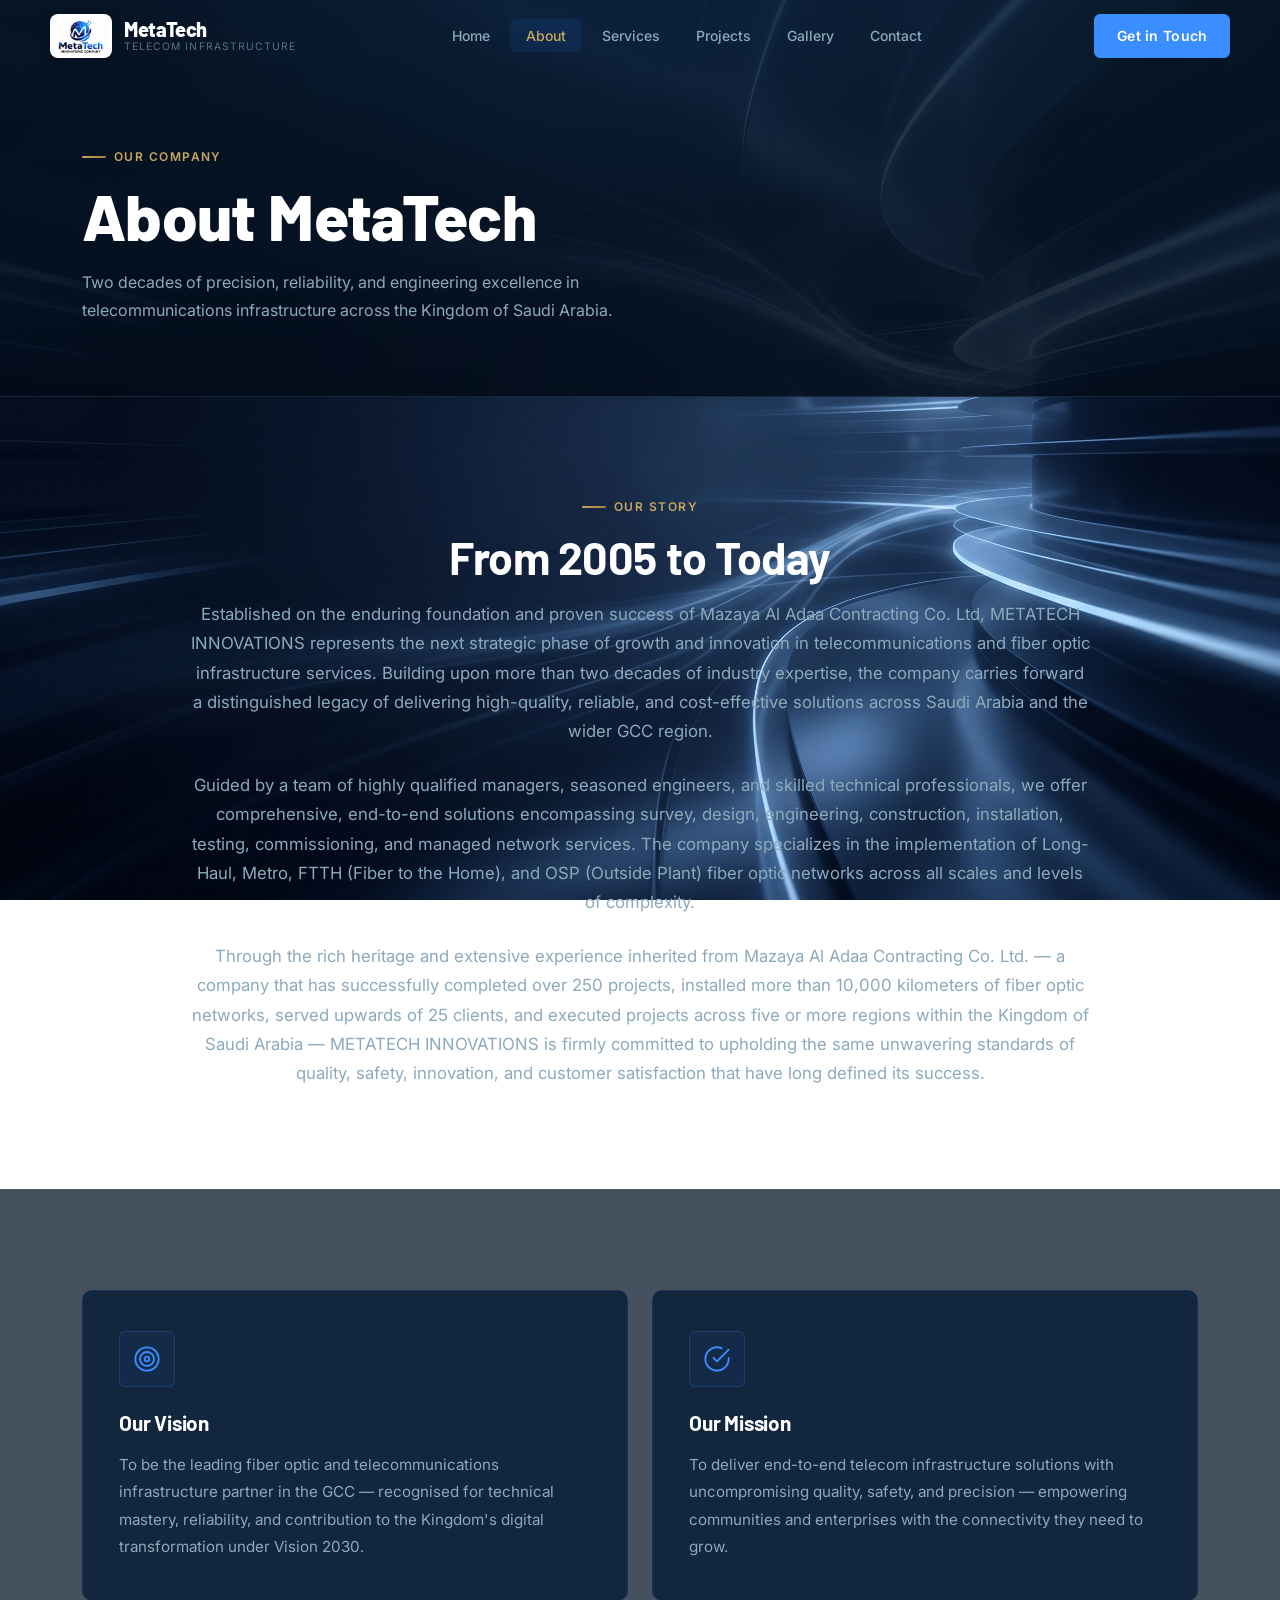
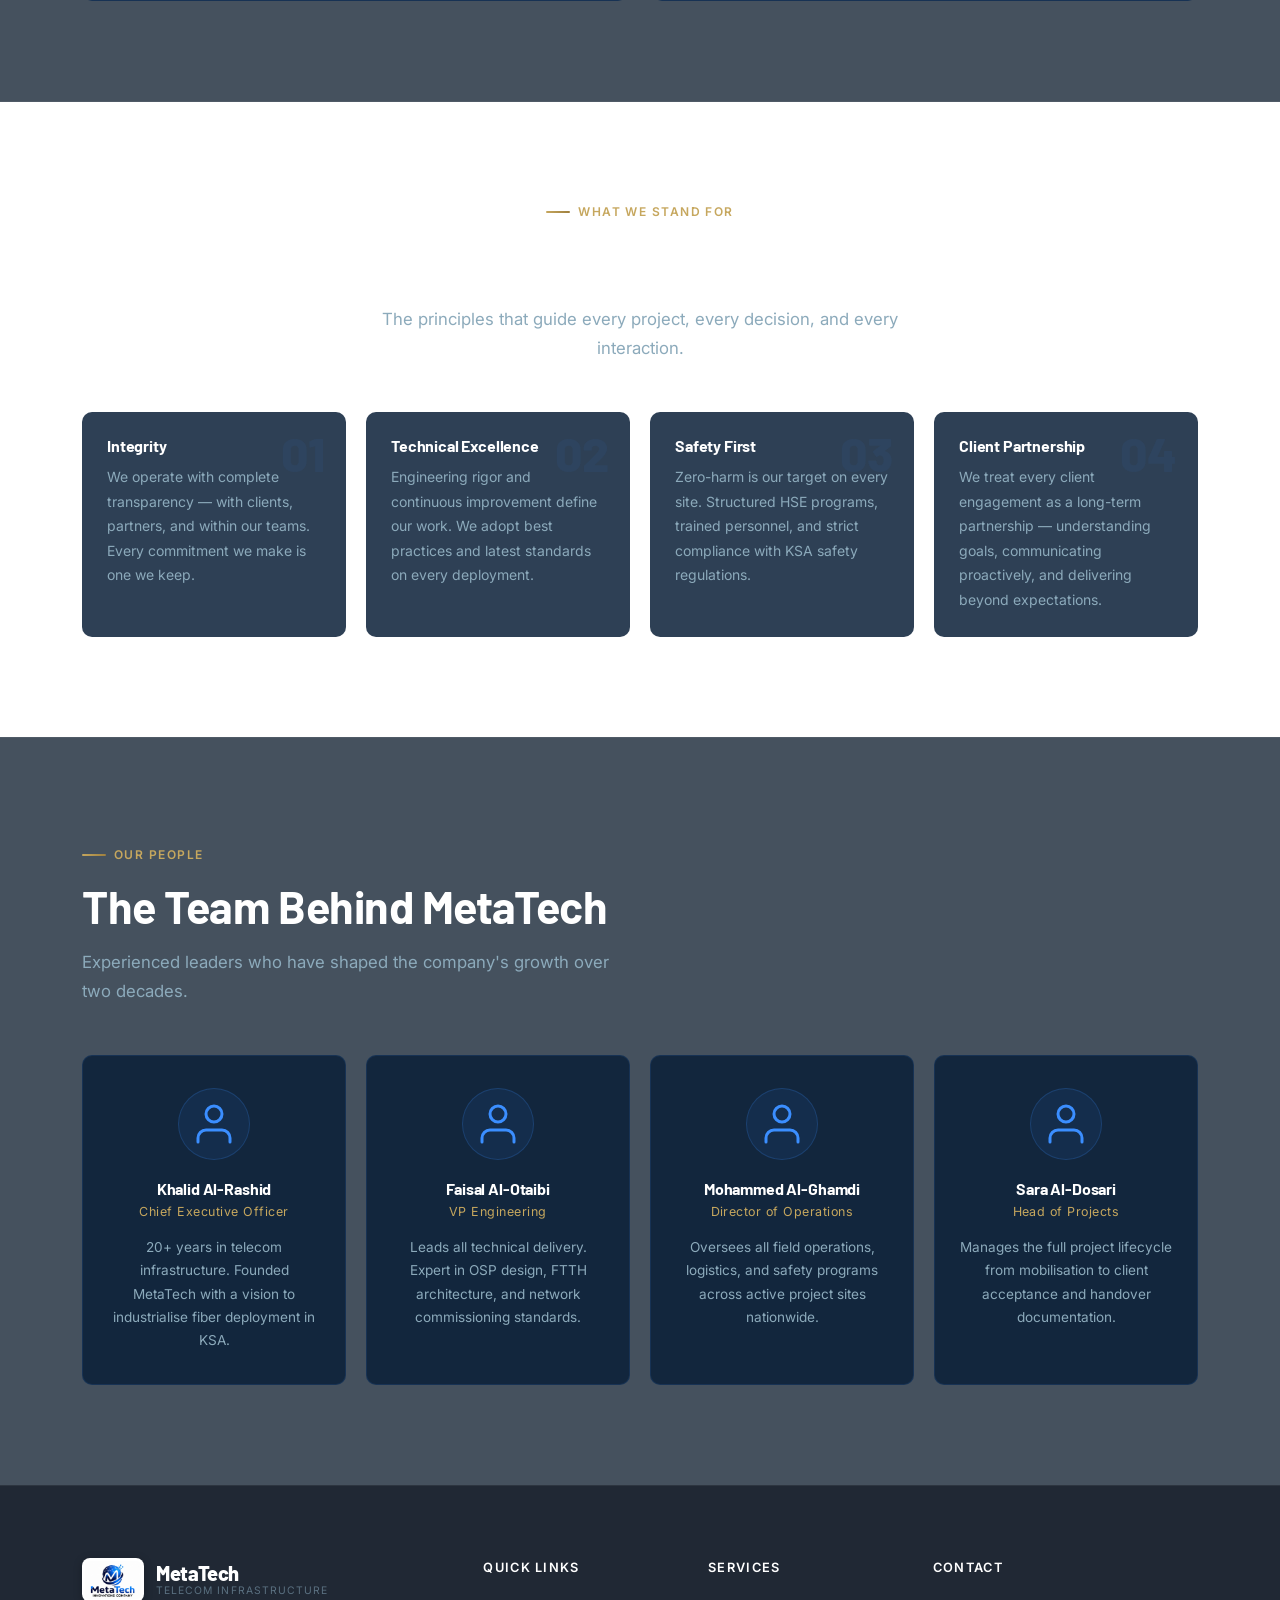
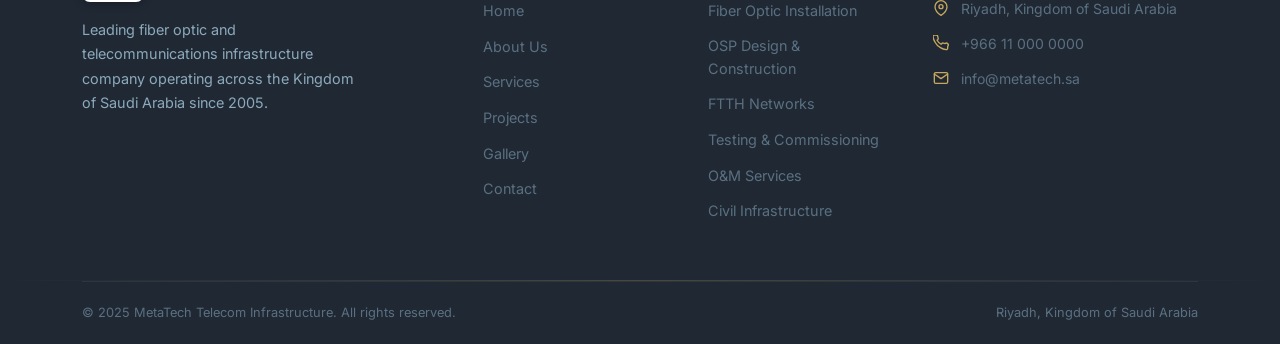
==== about.html @ 87ea035b "Add MetaTech logo image to site header, footer, and favicon across all pages" ====
<!DOCTYPE html>
<html lang="en">
<head>
  <meta charset="UTF-8" />
  <meta name="viewport" content="width=device-width, initial-scale=1.0" />
  <title>About Us — MetaTech Telecom Infrastructure</title>
  <meta name="description" content="MetaTech has been delivering fiber optic and telecommunications infrastructure solutions in Saudi Arabia since 2005. Learn about our story, mission, and values." />
  <link rel="icon" type="image/jpeg" href="logo.jpeg" />
  <link rel="stylesheet" href="css/style.css?v=3" />
  <link rel="stylesheet" href="css/about.css" />
</head>
<body>

  <!-- Nav -->
  <nav class="nav" id="navbar">
    <div class="nav-inner">
      <a href="index.html" class="nav-logo">
        <img src="logo.jpeg" alt="MetaTech Logo" class="nav-logo-img" />
        <div class="nav-logo-text"><span class="brand">MetaTech</span><span class="tagline">Telecom Infrastructure</span></div>
      </a>
      <ul class="nav-links">
        <li><a href="index.html" class="nav-link">Home</a></li>
        <li><a href="about.html" class="nav-link active">About</a></li>
        <li><a href="services.html" class="nav-link">Services</a></li>
        <li><a href="projects.html" class="nav-link">Projects</a></li>
        <li><a href="gallery.html" class="nav-link">Gallery</a></li>
        <li><a href="contact.html" class="nav-link">Contact</a></li>
      </ul>
      <a href="contact.html" class="btn btn-primary nav-cta">Get in Touch</a>
      <button class="nav-hamburger" id="menuBtn"><span></span><span></span><span></span></button>
    </div>
  </nav>

  <!-- Page Header -->
  <header class="page-header">
    <div class="container">
      <span class="section-label page-header-label">Our Company</span>
      <h1>About MetaTech</h1>
      <p>Two decades of precision, reliability, and engineering excellence in telecommunications infrastructure across the Kingdom of Saudi Arabia.</p>
    </div>
  </header>

  <!-- Company Story -->
  <section class="section-gap">
    <div class="container">
      <div class="section-header fade-in" style="text-align:center;display:flex;flex-direction:column;align-items:center;">
        <span class="section-label">Our Story</span>
        <h2 class="section-title">From 2005 to Today</h2>
      </div>
      <div class="fade-in" style="max-width: 900px; margin: 0 auto; text-align: center;">
        <p style="margin-bottom:24px; font-size: 1.05rem;">Established on the enduring foundation and proven success of Mazaya Al Adaa Contracting Co. Ltd, METATECH INNOVATIONS represents the next strategic phase of growth and innovation in telecommunications and fiber optic infrastructure services. Building upon more than two decades of industry expertise, the company carries forward a distinguished legacy of delivering high-quality, reliable, and cost-effective solutions across Saudi Arabia and the wider GCC region.</p>
        <p style="margin-bottom:24px; font-size: 1.05rem;">Guided by a team of highly qualified managers, seasoned engineers, and skilled technical professionals, we offer comprehensive, end-to-end solutions encompassing survey, design, engineering, construction, installation, testing, commissioning, and managed network services. The company specializes in the implementation of Long-Haul, Metro, FTTH (Fiber to the Home), and OSP (Outside Plant) fiber optic networks across all scales and levels of complexity.</p>
        <p style="font-size: 1.05rem;">Through the rich heritage and extensive experience inherited from Mazaya Al Adaa Contracting Co. Ltd. — a company that has successfully completed over 250 projects, installed more than 10,000 kilometers of fiber optic networks, served upwards of 25 clients, and executed projects across five or more regions within the Kingdom of Saudi Arabia — METATECH INNOVATIONS is firmly committed to upholding the same unwavering standards of quality, safety, innovation, and customer satisfaction that have long defined its success.</p>
      </div>
    </div>
  </section>

  <!-- Vision & Mission -->
  <section class="vm-section section-gap">
    <div class="container">
      <div class="vm-grid">
        <div class="vm-card fade-in">
          <div class="vm-icon">
            <svg width="28" height="28" viewBox="0 0 24 24" fill="none" stroke="var(--accent)" stroke-width="1.6" stroke-linecap="round" stroke-linejoin="round"><circle cx="12" cy="12" r="10"/><circle cx="12" cy="12" r="6"/><circle cx="12" cy="12" r="2"/></svg>
          </div>
          <h3>Our Vision</h3>
          <p>To be the leading fiber optic and telecommunications infrastructure partner in the GCC — recognised for technical mastery, reliability, and contribution to the Kingdom's digital transformation under Vision 2030.</p>
        </div>
        <div class="vm-card fade-in">
          <div class="vm-icon">
            <svg width="28" height="28" viewBox="0 0 24 24" fill="none" stroke="var(--accent)" stroke-width="1.6" stroke-linecap="round" stroke-linejoin="round"><path d="M22 11.08V12a10 10 0 11-5.93-9.14"/><polyline points="22 4 12 14.01 9 11.01"/></svg>
          </div>
          <h3>Our Mission</h3>
          <p>To deliver end-to-end telecom infrastructure solutions with uncompromising quality, safety, and precision — empowering communities and enterprises with the connectivity they need to grow.</p>
        </div>
      </div>
    </div>
  </section>

  <!-- Core Values -->
  <section class="section-gap">
    <div class="container">
      <div class="section-header fade-in" style="text-align:center;display:flex;flex-direction:column;align-items:center;">
        <span class="section-label">What We Stand For</span>
        <h2 class="section-title">Core Values</h2>
        <p class="section-subtitle" style="text-align:center;">The principles that guide every project, every decision, and every interaction.</p>
      </div>
      <div class="values-grid">
        <div class="value-card card fade-in">
          <div class="value-num">01</div>
          <h4>Integrity</h4>
          <p>We operate with complete transparency — with clients, partners, and within our teams. Every commitment we make is one we keep.</p>
        </div>
        <div class="value-card card fade-in">
          <div class="value-num">02</div>
          <h4>Technical Excellence</h4>
          <p>Engineering rigor and continuous improvement define our work. We adopt best practices and latest standards on every deployment.</p>
        </div>
        <div class="value-card card fade-in">
          <div class="value-num">03</div>
          <h4>Safety First</h4>
          <p>Zero-harm is our target on every site. Structured HSE programs, trained personnel, and strict compliance with KSA safety regulations.</p>
        </div>
        <div class="value-card card fade-in">
          <div class="value-num">04</div>
          <h4>Client Partnership</h4>
          <p>We treat every client engagement as a long-term partnership — understanding goals, communicating proactively, and delivering beyond expectations.</p>
        </div>
      </div>
    </div>
  </section>

  <!-- Team -->
  <section class="team-section section-gap">
    <div class="container">
      <div class="section-header fade-in">
        <span class="section-label">Our People</span>
        <h2 class="section-title">The Team Behind MetaTech</h2>
        <p class="section-subtitle">Experienced leaders who have shaped the company's growth over two decades.</p>
      </div>
      <div class="team-grid">
        <div class="team-card fade-in">
          <div class="team-avatar">
            <svg width="48" height="48" viewBox="0 0 24 24" fill="none" stroke="var(--accent)" stroke-width="1.5" stroke-linecap="round" stroke-linejoin="round"><path d="M20 21v-2a4 4 0 00-4-4H8a4 4 0 00-4 4v2"/><circle cx="12" cy="7" r="4"/></svg>
          </div>
          <h4>Khalid Al-Rashid</h4>
          <span class="team-role">Chief Executive Officer</span>
          <p>20+ years in telecom infrastructure. Founded MetaTech with a vision to industrialise fiber deployment in KSA.</p>
        </div>
        <div class="team-card fade-in">
          <div class="team-avatar">
            <svg width="48" height="48" viewBox="0 0 24 24" fill="none" stroke="var(--accent)" stroke-width="1.5" stroke-linecap="round" stroke-linejoin="round"><path d="M20 21v-2a4 4 0 00-4-4H8a4 4 0 00-4 4v2"/><circle cx="12" cy="7" r="4"/></svg>
          </div>
          <h4>Faisal Al-Otaibi</h4>
          <span class="team-role">VP Engineering</span>
          <p>Leads all technical delivery. Expert in OSP design, FTTH architecture, and network commissioning standards.</p>
        </div>
        <div class="team-card fade-in">
          <div class="team-avatar">
            <svg width="48" height="48" viewBox="0 0 24 24" fill="none" stroke="var(--accent)" stroke-width="1.5" stroke-linecap="round" stroke-linejoin="round"><path d="M20 21v-2a4 4 0 00-4-4H8a4 4 0 00-4 4v2"/><circle cx="12" cy="7" r="4"/></svg>
          </div>
          <h4>Mohammed Al-Ghamdi</h4>
          <span class="team-role">Director of Operations</span>
          <p>Oversees all field operations, logistics, and safety programs across active project sites nationwide.</p>
        </div>
        <div class="team-card fade-in">
          <div class="team-avatar">
            <svg width="48" height="48" viewBox="0 0 24 24" fill="none" stroke="var(--accent)" stroke-width="1.5" stroke-linecap="round" stroke-linejoin="round"><path d="M20 21v-2a4 4 0 00-4-4H8a4 4 0 00-4 4v2"/><circle cx="12" cy="7" r="4"/></svg>
          </div>
          <h4>Sara Al-Dosari</h4>
          <span class="team-role">Head of Projects</span>
          <p>Manages the full project lifecycle from mobilisation to client acceptance and handover documentation.</p>
        </div>
      </div>
    </div>
  </section>

  <!-- Footer -->
  <footer class="footer">
    <div class="container">
      <div class="footer-grid">
        <div class="footer-brand">
          <a href="index.html" class="nav-logo">
            <img src="logo.jpeg" alt="MetaTech Logo" class="nav-logo-img" />
            <div class="nav-logo-text"><span class="brand">MetaTech</span><span class="tagline">Telecom Infrastructure</span></div>
          </a>
          <p>Leading fiber optic and telecommunications infrastructure company operating across the Kingdom of Saudi Arabia since 2005.</p>
        </div>
        <div>
          <div class="footer-col-title">Quick Links</div>
          <ul class="footer-links">
            <li><a href="index.html">Home</a></li>
            <li><a href="about.html">About Us</a></li>
            <li><a href="services.html">Services</a></li>
            <li><a href="projects.html">Projects</a></li>
            <li><a href="gallery.html">Gallery</a></li>
            <li><a href="contact.html">Contact</a></li>
          </ul>
        </div>
        <div>
          <div class="footer-col-title">Services</div>
          <ul class="footer-links">
            <li><a href="services.html">Fiber Optic Installation</a></li>
            <li><a href="services.html">OSP Design & Construction</a></li>
            <li><a href="services.html">FTTH Networks</a></li>
            <li><a href="services.html">Testing & Commissioning</a></li>
            <li><a href="services.html">O&amp;M Services</a></li>
            <li><a href="services.html">Civil Infrastructure</a></li>
          </ul>
        </div>
        <div>
          <div class="footer-col-title">Contact</div>
          <div class="footer-contact-item">
            <svg width="16" height="16" viewBox="0 0 24 24" fill="none" stroke="currentColor" stroke-width="2" stroke-linecap="round" stroke-linejoin="round"><path d="M21 10c0 7-9 13-9 13s-9-6-9-13a9 9 0 0118 0z"/><circle cx="12" cy="10" r="3"/></svg>
            <span>Riyadh, Kingdom of Saudi Arabia</span>
          </div>
          <div class="footer-contact-item">
            <svg width="16" height="16" viewBox="0 0 24 24" fill="none" stroke="currentColor" stroke-width="2" stroke-linecap="round" stroke-linejoin="round"><path d="M22 16.92v3a2 2 0 01-2.18 2 19.79 19.79 0 01-8.63-3.07A19.5 19.5 0 013.07 10.8a19.79 19.79 0 01-3.07-8.67A2 2 0 012 0h3a2 2 0 012 1.72c.127.96.361 1.903.7 2.81a2 2 0 01-.45 2.11L6.09 7.91a16 16 0 006 6l1.27-1.27a2 2 0 012.11-.45c.907.339 1.85.573 2.81.7A2 2 0 0122 16.92z"/></svg>
            <span>+966 11 000 0000</span>
          </div>
          <div class="footer-contact-item">
            <svg width="16" height="16" viewBox="0 0 24 24" fill="none" stroke="currentColor" stroke-width="2" stroke-linecap="round" stroke-linejoin="round"><path d="M4 4h16c1.1 0 2 .9 2 2v12c0 1.1-.9 2-2 2H4c-1.1 0-2-.9-2-2V6c0-1.1.9-2 2-2z"/><polyline points="22,6 12,13 2,6"/></svg>
            <span>info@metatech.sa</span>
          </div>
        </div>
      </div>
    </div>
    <div class="divider"></div>
    <div class="container">
      <div class="footer-bottom">
        <p>© 2025 MetaTech Telecom Infrastructure. All rights reserved.</p>
        <p>Riyadh, Kingdom of Saudi Arabia</p>
      </div>
    </div>
  </footer>

  <script src="js/main.js"></script>
</body>
</html>
---- css/style.css ----
/* ========================================
   METATECH – Global Design System
   Dark Navy + Electric Blue Corporate Theme
   ======================================== */

@import url('https://fonts.googleapis.com/css2?family=Inter:wght@300;400;500;600;700;800&family=Barlow:wght@400;500;600;700;800&display=swap');

/* ── CSS Custom Properties ── */
:root {
  --navy-950:   #020b18;
  --navy-900:   #071728;
  --navy-800:   #0a1f38;
  --navy-700:   #0d2848;
  --navy-600:   #113358;
  --navy-500:   #164068;
  --blue-500:   #2a7fff;
  --blue-400:   #4d9fff;
  --blue-300:   #7ab8ff;
  --blue-200:   #a8d0ff;
  --accent:     #3b8eff;
  --accent-glow: rgba(59, 142, 255, 0.15);
  /* ── Gold Accent ── */
  --gold:        #C6A75E;
  --gold-light:  #d9be80;
  --gold-dim:    #9e7f3e;
  --gold-glow:   rgba(198, 167, 94, 0.14);
  --gold-border: rgba(198, 167, 94, 0.22);
  --white:      #ffffff;
  --gray-100:   #e8edf4;
  --gray-200:   #ccd5e0;
  --gray-400:   #8899aa;
  --gray-600:   #4a5a6d;
  --text-primary: #e8edf4;
  --text-secondary: #8caabb;
  --text-muted: #5a7080;
  --border: rgba(59, 142, 255, 0.15);
  --border-subtle: rgba(255,255,255,0.06);
  --card-bg: rgba(10, 31, 56, 0.85);
  --card-border: rgba(59, 142, 255, 0.12);
  --shadow-sm: 0 2px 8px rgba(0,0,0,0.3);
  --shadow-md: 0 4px 24px rgba(0,0,0,0.4);
  --shadow-lg: 0 8px 48px rgba(0,0,0,0.5);
  --radius-sm: 6px;
  --radius-md: 10px;
  --radius-lg: 16px;
  --transition: 450ms cubic-bezier(0.22, 1, 0.36, 1);
  --hover-scale-sm: 1.01;
  --hover-scale-md: 1.02;
  --hover-scale-lg: 1.03;
  --hover-glow-sm: 0 4px 20px rgba(42, 127, 255, 0.15);
  --hover-glow-md: 0 8px 32px rgba(42, 127, 255, 0.25);
  --hover-glow-lg: 0 12px 48px rgba(42, 127, 255, 0.35);
  --hover-border: rgba(42, 127, 255, 0.6);
  --hover-bg: rgba(15, 45, 80, 0.9);
  --font-heading: 'Barlow', 'Inter', sans-serif;
  --font-body: 'Inter', sans-serif;
  --section-gap: 100px;
}

/* ── Reset & Base ── */
*, *::before, *::after { box-sizing: border-box; margin: 0; padding: 0; }

html {
  scroll-behavior: smooth;
  font-size: 16px;
  /* Fixed background image – stays in place while content scrolls */
  background-image: url('../Create_a_sophisticated_luxury_tech_202605101133.jpeg');
  background-size: cover;
  -webkit-background-size: cover;
  background-position: center center;
  background-attachment: fixed;
  min-height: 100%;
  overflow-x: hidden;
}

body {
  font-family: var(--font-body);
  background: transparent;           /* let the html background show through */
  color: var(--text-primary);
  line-height: 1.6;
  -webkit-font-smoothing: antialiased;
  overflow-x: hidden;
  width: 100%;
  position: relative;
}

img { max-width: 100%; display: block; }
a { color: inherit; text-decoration: none; }
ul { list-style: none; }
button { font-family: var(--font-body); cursor: pointer; border: none; background: none; }

/* ── Typography ── */
h1, h2, h3, h4, h5 {
  font-family: var(--font-heading);
  font-weight: 700;
  line-height: 1.15;
  letter-spacing: -0.01em;
}
h1 { font-size: clamp(2.4rem, 5vw, 4rem); font-weight: 800; }
h2 { font-size: clamp(1.8rem, 3.5vw, 2.8rem); }
h3 { font-size: clamp(1.2rem, 2vw, 1.5rem); }
h4 { font-size: 1.1rem; }
p { color: var(--text-secondary); line-height: 1.75; }

/* ── Layout Utilities ── */
.container {
  max-width: 1180px;
  margin: 0 auto;
  padding: 0 32px;
}

.section-gap { padding: var(--section-gap) 0; }
.section-gap-sm { padding: 64px 0; }

.section-label {
  display: inline-flex;
  align-items: center;
  gap: 8px;
  font-size: 0.75rem;
  font-weight: 600;
  letter-spacing: 0.12em;
  text-transform: uppercase;
  color: var(--gold);
  margin-bottom: 16px;
}
.section-label::before {
  content: '';
  display: block;
  width: 24px;
  height: 2px;
  background: linear-gradient(to right, var(--gold), var(--gold-dim));
  border-radius: 2px;
}

.section-title {
  color: var(--white);
  margin-bottom: 16px;
}

.section-subtitle {
  font-size: 1.05rem;
  color: var(--text-secondary);
  max-width: 560px;
  margin-bottom: 48px;
}

/* ── Buttons ── */
.btn {
  display: inline-flex;
  align-items: center;
  gap: 8px;
  padding: 14px 32px;
  border-radius: var(--radius-sm);
  font-size: 0.9rem;
  font-weight: 600;
  letter-spacing: 0.02em;
  transition: all var(--transition);
  cursor: pointer;
  will-change: transform, box-shadow, border-color, background-color;
}

.btn-primary {
  background: var(--accent);
  color: var(--white);
  border: 1px solid var(--accent);
}
.btn-primary:hover {
  background: var(--blue-400);
  border-color: var(--hover-border);
  transform: translateY(-2px) scale(var(--hover-scale-md)) translateZ(0);
  box-shadow: var(--hover-glow-sm);
}

.btn-outline {
  background: transparent;
  color: var(--text-primary);
  border: 1px solid var(--border-subtle);
}
.btn-outline:hover {
  border-color: var(--hover-border);
  color: var(--white);
  background: rgba(42, 127, 255, 0.1);
  transform: translateY(-2px) scale(var(--hover-scale-md)) translateZ(0);
  box-shadow: var(--hover-glow-sm);
}

/* Gold accent button */
.btn-gold {
  background: transparent;
  color: var(--gold);
  border: 1px solid var(--gold-border);
}
.btn-gold:hover {
  background: rgba(42, 127, 255, 0.1);
  border-color: var(--hover-border);
  color: var(--white);
  transform: translateY(-2px) scale(var(--hover-scale-md)) translateZ(0);
  box-shadow: var(--hover-glow-sm);
}

/* ── Navigation ── */
.nav {
  position: fixed;
  top: 0;
  left: 0;
  right: 0;
  z-index: 1000;
  padding: 0 32px;
  transition: background var(--transition), box-shadow var(--transition);
}

.nav.scrolled {
  background: rgba(2, 11, 24, 0.95);
  backdrop-filter: blur(16px);
  -webkit-backdrop-filter: blur(16px);
  box-shadow: 0 1px 0 var(--border-subtle);
}

.nav-inner {
  max-width: 1180px;
  margin: 0 auto;
  display: flex;
  align-items: center;
  justify-content: space-between;
  height: 72px;
}

.nav-logo {
  display: flex;
  align-items: center;
  gap: 12px;
}

.nav-logo-icon {
  width: 38px;
  height: 38px;
  background: var(--accent);
  border-radius: var(--radius-sm);
  display: flex;
  align-items: center;
  justify-content: center;
}

.nav-logo-img {
  height: 44px;
  width: auto;
  border-radius: 8px;
  object-fit: contain;
  background: #ffffff;
  padding: 3px;
  box-shadow: 0 2px 8px rgba(0, 0, 0, 0.25);
  transition: transform var(--transition), box-shadow var(--transition);
}

.nav-logo:hover .nav-logo-img {
  transform: scale(1.05);
  box-shadow: 0 4px 14px rgba(0, 102, 255, 0.4);
}

.nav-logo-text {
  display: flex;
  flex-direction: column;
  line-height: 1;
}
.nav-logo-text .brand { font-family: var(--font-heading); font-size: 1.25rem; font-weight: 800; color: var(--white); letter-spacing: -0.02em; }
.nav-logo-text .tagline { font-size: 0.65rem; color: var(--text-muted); letter-spacing: 0.1em; text-transform: uppercase; margin-top: 3px; }

.nav-links {
  display: flex;
  align-items: center;
  gap: 4px;
}

.nav-link {
  padding: 8px 16px;
  font-size: 0.875rem;
  font-weight: 500;
  color: var(--text-secondary);
  border-radius: var(--radius-sm);
  transition: all var(--transition);
  will-change: transform, box-shadow, background-color, color;
}
.nav-link:hover, .nav-link.active {
  color: var(--white);
  background: rgba(42, 127, 255, 0.1);
}
.nav-link:hover {
  transform: scale(var(--hover-scale-sm)) translateZ(0);
  box-shadow: var(--hover-glow-sm);
}
.nav-link.active { color: var(--gold); }

.nav-cta { margin-left: 16px; padding: 10px 22px; font-size: 0.875rem; }

.nav-hamburger {
  display: none;
  flex-direction: column;
  gap: 5px;
  cursor: pointer;
  padding: 4px;
}
.nav-hamburger span {
  display: block;
  width: 26px;
  height: 2px;
  background: var(--white);
  border-radius: 2px;
  transition: all var(--transition);
}

/* ── Cards ── */
.card {
  background: var(--card-bg);
  border: 1px solid var(--card-border);
  border-radius: var(--radius-md);
  padding: 32px;
  transition: all var(--transition);
  backdrop-filter: blur(8px);
  will-change: transform, box-shadow, border-color, background-color;
}
.card:hover {
  border-color: var(--hover-border);
  background: var(--hover-bg);
  transform: translateY(-4px) scale(var(--hover-scale-md)) translateZ(0);
  box-shadow: var(--hover-glow-md);
}

/* ── Icon Box ── */
.icon-box {
  width: 48px;
  height: 48px;
  border: 1px solid rgba(59, 142, 255, 0.25);
  border-radius: var(--radius-sm);
  display: flex;
  align-items: center;
  justify-content: center;
  margin-bottom: 20px;
  color: var(--accent);
  background: rgba(59, 142, 255, 0.06);
  flex-shrink: 0;
  transition: all var(--transition);
  will-change: transform, box-shadow, border-color, background-color, color;
}
.icon-box:hover {
  border-color: var(--hover-border);
  background: rgba(42, 127, 255, 0.15);
  color: var(--white);
  transform: translateY(-2px) scale(var(--hover-scale-md)) translateZ(0);
  box-shadow: var(--hover-glow-sm);
}

/* ── Grid ── */
.grid-2 { display: grid; grid-template-columns: repeat(2, 1fr); gap: 32px; }
.grid-3 { display: grid; grid-template-columns: repeat(3, 1fr); gap: 28px; }
.grid-4 { display: grid; grid-template-columns: repeat(4, 1fr); gap: 24px; }

/* ── Divider ── */
.divider {
  height: 1px;
  background: linear-gradient(to right, transparent, var(--gold-dim), transparent);
  opacity: 0.35;
  margin: 0;
}

/* ── Page Header (inner pages) ── */
.page-header {
  padding: 140px 0 72px;
  background: linear-gradient(180deg, rgba(7,23,40,0.85) 0%, rgba(2,11,24,0.85) 100%);
  border-bottom: 1px solid var(--border-subtle);
  position: relative;
  overflow: hidden;
}
.page-header::before {
  content: '';
  position: absolute;
  inset: 0;
  background: radial-gradient(ellipse 60% 80% at 50% 0%, rgba(59,142,255,0.08) 0%, transparent 70%);
}
.page-header .container { position: relative; z-index: 1; }
.page-header-label { margin-bottom: 12px; }
.page-header h1 { color: var(--white); margin-bottom: 16px; }
.page-header p { max-width: 600px; }

/* ── Footer ── */
.footer {
  background: rgba(2,11,24,0.88);
  border-top: 1px solid var(--border-subtle);
  padding: 72px 0 0;
}
.footer-grid {
  display: grid;
  grid-template-columns: 2fr 1fr 1fr 1.5fr;
  gap: 48px;
  padding-bottom: 56px;
}
.footer-brand p {
  font-size: 0.9rem;
  margin-top: 16px;
  line-height: 1.7;
  max-width: 280px;
}
.footer-col-title {
  font-size: 0.8rem;
  font-weight: 600;
  letter-spacing: 0.1em;
  text-transform: uppercase;
  color: var(--white);
  margin-bottom: 20px;
}
.footer-links { display: flex; flex-direction: column; gap: 10px; }
.footer-links a {
  font-size: 0.9rem;
  color: var(--text-muted);
  transition: all var(--transition);
  display: inline-block;
  will-change: transform, color, text-shadow;
}
.footer-links a:hover { 
  color: var(--white); 
  transform: translateX(4px) scale(var(--hover-scale-sm)) translateZ(0);
  text-shadow: 0 0 8px rgba(42, 127, 255, 0.5);
}

.footer-contact-item {
  display: flex;
  align-items: flex-start;
  gap: 12px;
  margin-bottom: 14px;
}
.footer-contact-item svg { flex-shrink: 0; margin-top: 2px; color: var(--gold); }
.footer-contact-item span { font-size: 0.875rem; color: var(--text-muted); line-height: 1.5; }

.footer-bottom {
  border-top: 1px solid var(--border-subtle);
  padding: 20px 0;
  display: flex;
  align-items: center;
  justify-content: space-between;
}
.footer-bottom p { font-size: 0.8rem; color: var(--text-muted); }

/* ── Fade-in Animation ── */
.fade-in {
  opacity: 0;
  transform: translateY(20px);
  transition: opacity 0.5s ease, transform 0.5s ease;
}
.fade-in.visible {
  opacity: 1;
  transform: translateY(0);
}

/* ── Stat Number ── */
.stat-card {
  text-align: center;
  padding: 36px 24px;
  transition: all var(--transition);
  will-change: transform, box-shadow, border-color, background-color;
  border-radius: var(--radius-md);
  border: 1px solid transparent;
}
.stat-card:hover {
  border-color: var(--hover-border);
  background: var(--hover-bg);
  transform: translateY(-4px) scale(var(--hover-scale-md)) translateZ(0);
  box-shadow: var(--hover-glow-md);
}
.stat-number {
  font-family: var(--font-heading);
  font-size: clamp(2rem, 4vw, 3rem);
  font-weight: 800;
  color: var(--white);
  line-height: 1;
  margin-bottom: 8px;
}
.stat-accent { color: var(--gold); }
.stat-label {
  font-size: 0.875rem;
  color: var(--text-muted);
  letter-spacing: 0.04em;
}

/* ── Tags ── */
.tag {
  display: inline-block;
  padding: 4px 12px;
  background: var(--gold-glow);
  border: 1px solid var(--gold-border);
  border-radius: 999px;
  font-size: 0.75rem;
  font-weight: 500;
  color: var(--gold-light);
  letter-spacing: 0.04em;
}

/* ── Responsive ── */
@media (max-width: 1024px) {
  .grid-4 { grid-template-columns: repeat(2, 1fr); }
  .footer-grid { grid-template-columns: 1fr 1fr; }
}

@media (max-width: 768px) {
  :root { --section-gap: 64px; }
  .container { padding: 0 16px; }
  .nav {
    padding: 0 16px;
    width: 100%;
    box-sizing: border-box;
    background: rgba(2, 11, 24, 0.98);
    box-shadow: 0 1px 0 var(--border-subtle);
    height: 72px;
    overflow: hidden;
    transition: height 0.4s cubic-bezier(0.16, 1, 0.3, 1), background 0.3s;
  }
  .nav.menu-open {
    height: 100vh;
    background: rgba(2, 11, 24, 0.98);
    box-shadow: none;
  }
  .nav.menu-open .nav-inner {
    flex-wrap: wrap;
    align-content: flex-start;
    height: 100%;
    width: 100%;
  }
  .nav-logo, .nav-hamburger {
    height: 72px;
  }
  .nav.menu-open .nav-hamburger {
    justify-content: center;
  }
  /* Hamburger to X animation */
  .nav.menu-open .nav-hamburger span:nth-child(1) {
    transform: translateY(7px) rotate(45deg);
  }
  .nav.menu-open .nav-hamburger span:nth-child(2) {
    opacity: 0;
  }
  .nav.menu-open .nav-hamburger span:nth-child(3) {
    transform: translateY(-7px) rotate(-45deg);
  }
  .grid-2, .grid-3 { grid-template-columns: 1fr; }
  .grid-4 { grid-template-columns: 1fr 1fr; }
  .nav-links, .nav-cta { display: none; }
  .nav-hamburger { display: flex; justify-content: center; }
  .footer-grid { grid-template-columns: 1fr; gap: 36px; }
  .footer-bottom { flex-direction: column; gap: 8px; text-align: center; }
  
  /* Mobile Menu Content */
  .nav.menu-open .nav-links {
    display: flex;
    flex-direction: column;
    flex-basis: 100%;
    align-items: center;
    margin-top: 20px;
    gap: 28px;
    opacity: 0;
    animation: fadeUp 0.4s ease forwards 0.2s;
  }
  .nav.menu-open .nav-link {
    font-size: 1.4rem;
    color: var(--white);
    padding: 8px;
    font-weight: 500;
  }
  .nav.menu-open .nav-link.active {
    color: #4DA3FF;
    background: none;
  }
  .nav.menu-open .nav-cta {
    display: flex;
    margin: 40px auto 0;
    width: calc(100% - 40px);
    max-width: 320px;
    justify-content: center;
    padding: 16px;
    font-size: 1.1rem;
    opacity: 0;
    animation: fadeUp 0.4s ease forwards 0.3s;
  }
}

@keyframes fadeUp {
  0% { opacity: 0; transform: translateY(15px); }
  100% { opacity: 1; transform: translateY(0); }
}

@media (max-width: 480px) {
  .grid-4 { grid-template-columns: 1fr; }
  .btn { padding: 12px 24px; }
}
---- css/about.css ----
/* about.css */

/* Timeline */
.overview-grid {
  display: grid;
  grid-template-columns: 1fr 1fr;
  gap: 72px;
  align-items: flex-start;
}

.timeline-vertical {
  position: relative;
  padding-left: 32px;
}
.timeline-vertical::before {
  content: '';
  position: absolute;
  left: 6px;
  top: 0;
  bottom: 0;
  width: 1px;
  background: linear-gradient(to bottom, var(--accent), transparent);
  opacity: 0.3;
}

.tl-item {
  position: relative;
  margin-bottom: 32px;
}
.tl-dot {
  position: absolute;
  left: -29px;
  top: 4px;
  width: 12px;
  height: 12px;
  border-radius: 50%;
  background: var(--navy-800);
  border: 2px solid var(--border);
}
.tl-dot-accent {
  background: var(--gold);
  border-color: var(--gold);
  box-shadow: 0 0 12px rgba(198,167,94,0.4);
}
.tl-content { padding-bottom: 4px; }
.tl-year {
  display: inline-block;
  font-size: 0.75rem;
  font-weight: 600;
  color: var(--gold);
  letter-spacing: 0.06em;
  margin-bottom: 4px;
  font-family: var(--font-heading);
}
.tl-content strong {
  display: block;
  color: var(--white);
  font-size: 0.95rem;
  margin-bottom: 4px;
}
.tl-content p {
  font-size: 0.85rem;
  line-height: 1.65;
}

/* Vision / Mission */
.vm-section {
  background: rgba(7,23,40,0.75);
  border-top: 1px solid var(--border-subtle);
  border-bottom: 1px solid var(--border-subtle);
}
.vm-grid {
  display: grid;
  grid-template-columns: 1fr 1fr;
  gap: 24px;
}
.vm-card {
  background: var(--card-bg);
  border: 1px solid var(--card-border);
  border-radius: var(--radius-md);
  padding: 40px 36px;
  transition: all var(--transition);
  will-change: transform, box-shadow, border-color, background-color;
}
.vm-card:hover {
  border-color: var(--hover-border);
  background: var(--hover-bg);
  transform: translateY(-4px) scale(var(--hover-scale-md)) translateZ(0);
  box-shadow: var(--hover-glow-md);
}
.vm-icon {
  width: 56px;
  height: 56px;
  border: 1px solid rgba(59,142,255,0.2);
  border-radius: var(--radius-sm);
  display: flex;
  align-items: center;
  justify-content: center;
  background: rgba(59,142,255,0.06);
  margin-bottom: 24px;
}
.vm-card h3 {
  color: var(--white);
  margin-bottom: 16px;
  font-size: 1.3rem;
}
.vm-card p { font-size: 0.95rem; line-height: 1.8; }

/* Values */
.values-grid {
  display: grid;
  grid-template-columns: repeat(4, 1fr);
  gap: 20px;
}
.value-card { 
  position: relative; 
  overflow: hidden; 
  transition: all var(--transition);
  will-change: transform, box-shadow, border-color, background-color;
  border-radius: var(--radius-md);
  padding: 24px;
  border: 1px solid transparent;
}
.value-card:hover {
  border-color: var(--hover-border);
  background: var(--hover-bg);
  transform: translateY(-4px) scale(var(--hover-scale-md)) translateZ(0);
  box-shadow: var(--hover-glow-md);
}
.value-num {
  font-family: var(--font-heading);
  font-size: 3rem;
  font-weight: 800;
  color: rgba(59,142,255,0.06);
  line-height: 1;
  position: absolute;
  top: 16px;
  right: 20px;
}
.value-card h4 { color: var(--white); margin-bottom: 10px; font-size: 1rem; }
.value-card p { font-size: 0.875rem; line-height: 1.75; }

/* Team */
.team-section { background: rgba(7,23,40,0.75); border-top: 1px solid var(--border-subtle); }
.team-grid {
  display: grid;
  grid-template-columns: repeat(4, 1fr);
  gap: 20px;
}
.team-card {
  background: var(--card-bg);
  border: 1px solid var(--card-border);
  border-radius: var(--radius-md);
  padding: 32px 24px;
  text-align: center;
  transition: all var(--transition);
  will-change: transform, box-shadow, border-color, background-color;
}
.team-card:hover {
  border-color: var(--hover-border);
  background: var(--hover-bg);
  transform: translateY(-4px) scale(var(--hover-scale-md)) translateZ(0);
  box-shadow: var(--hover-glow-md);
}
.team-avatar {
  width: 72px;
  height: 72px;
  border-radius: 50%;
  background: rgba(59,142,255,0.08);
  border: 1px solid rgba(59,142,255,0.2);
  display: flex;
  align-items: center;
  justify-content: center;
  margin: 0 auto 20px;
}
.team-card h4 { color: var(--white); font-size: 1rem; margin-bottom: 4px; }
.team-role {
  display: block;
  font-size: 0.78rem;
  color: var(--gold);
  letter-spacing: 0.04em;
  margin-bottom: 14px;
}
.team-card p { font-size: 0.85rem; line-height: 1.7; }

/* Responsive */
@media (max-width: 1024px) {
  .values-grid { grid-template-columns: repeat(2, 1fr); }
  .team-grid { grid-template-columns: repeat(2, 1fr); }
}
@media (max-width: 768px) {
  .overview-grid { grid-template-columns: 1fr; gap: 48px; }
  .vm-grid { grid-template-columns: 1fr; }
  .values-grid { grid-template-columns: 1fr 1fr; }
  .team-grid { grid-template-columns: 1fr 1fr; }
}
@media (max-width: 480px) {
  .values-grid { grid-template-columns: 1fr; }
  .team-grid { grid-template-columns: 1fr; }
}
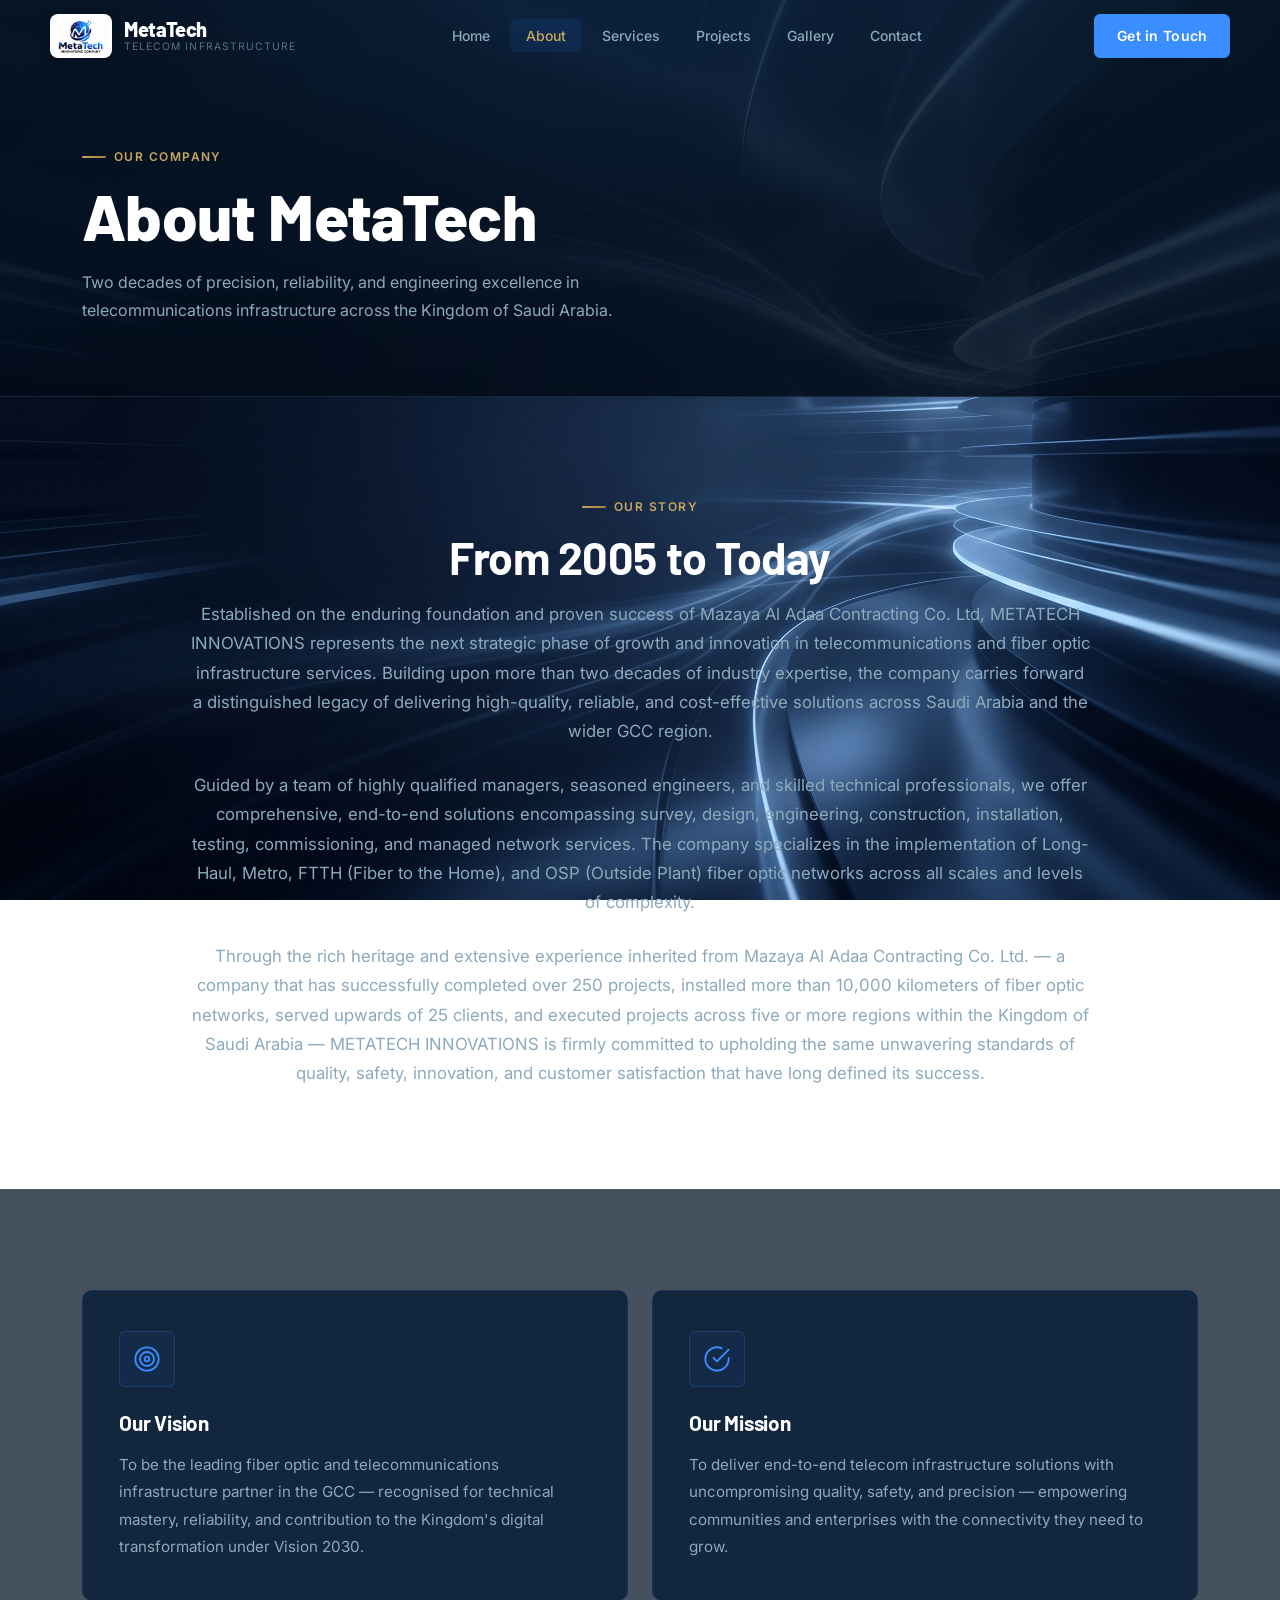
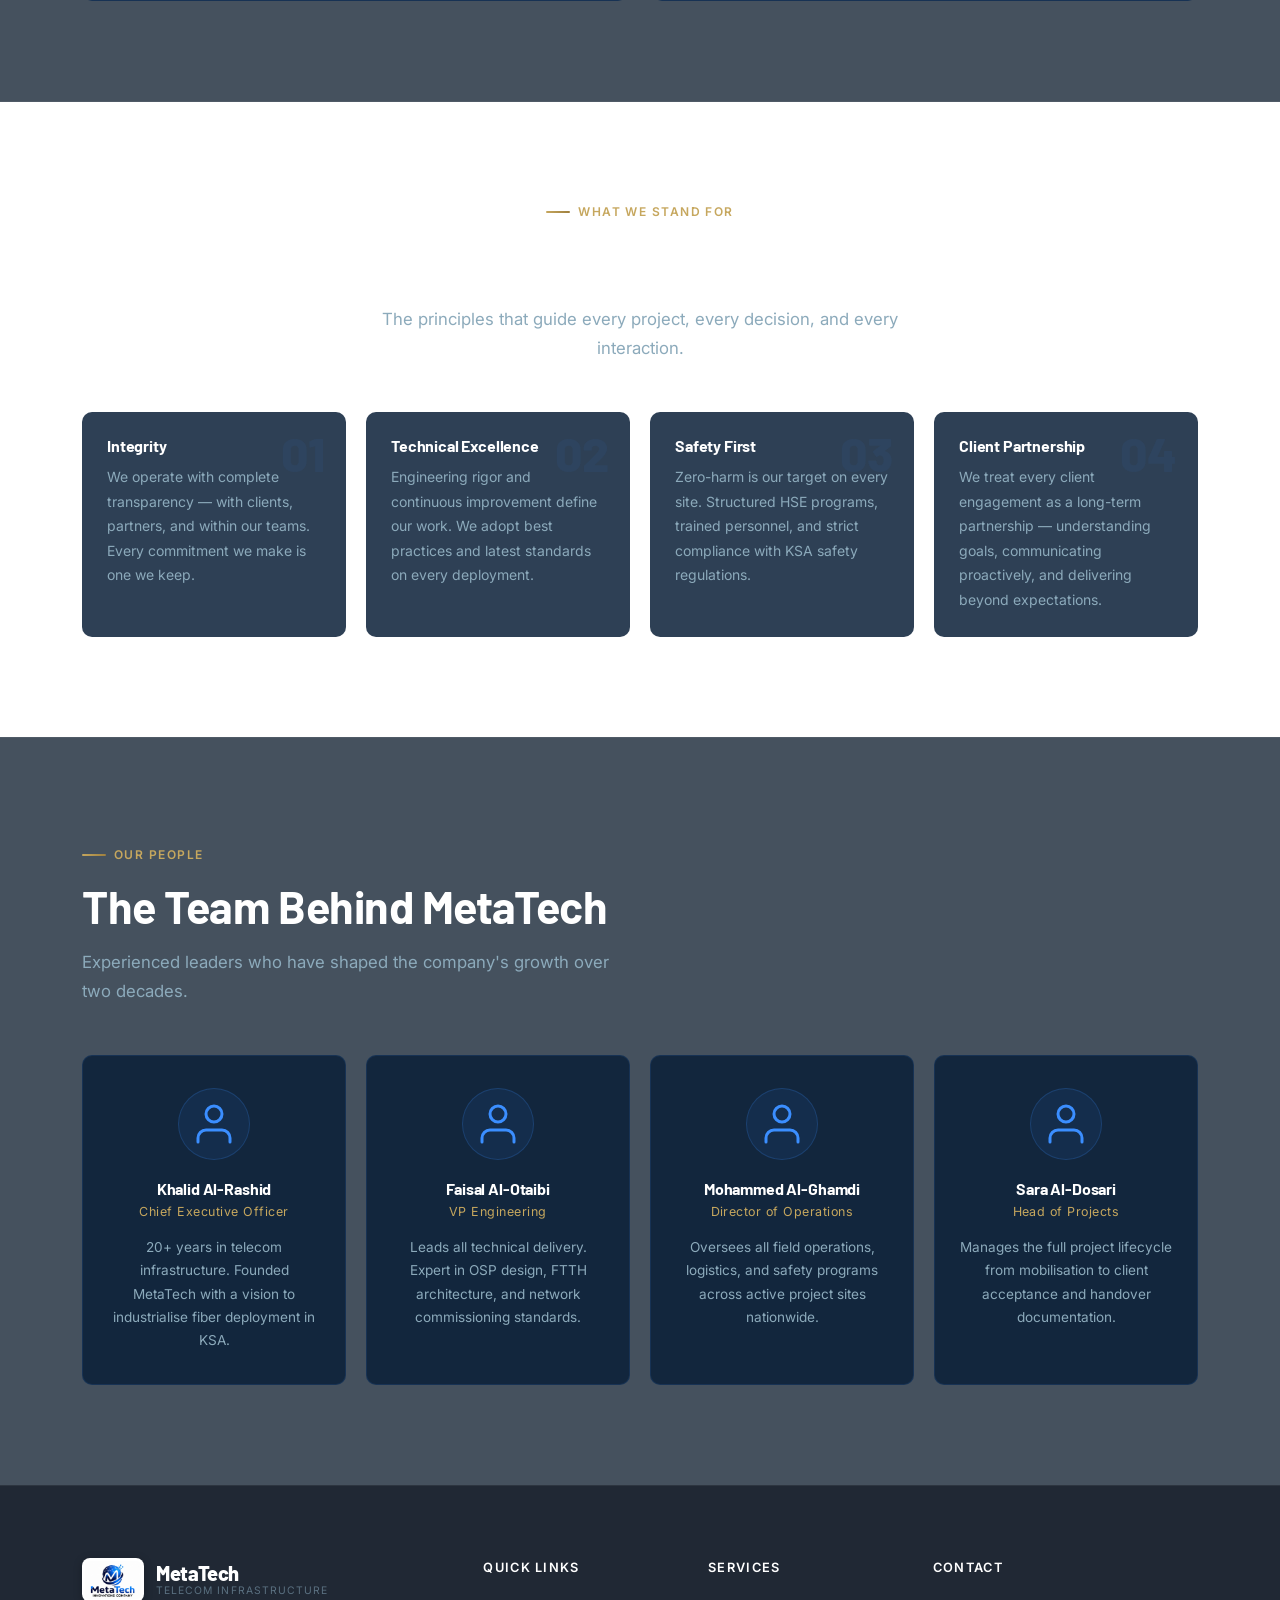
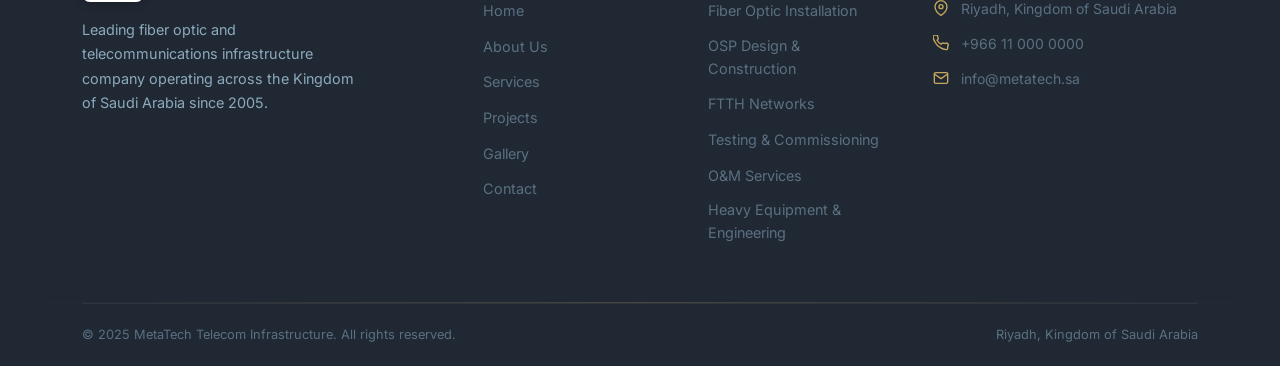
==== commit 4e26dfe8: "Update projects cards layout and rebuild gallery with folder viewer" ====
--- a/about.html
+++ b/about.html
@@ -185,7 +185,7 @@
             <li><a href="services.html">FTTH Networks</a></li>
             <li><a href="services.html">Testing & Commissioning</a></li>
             <li><a href="services.html">O&amp;M Services</a></li>
-            <li><a href="services.html">Civil Infrastructure</a></li>
+            <li><a href="services.html#equipment">Heavy Equipment &amp; Engineering</a></li>
           </ul>
         </div>
         <div>
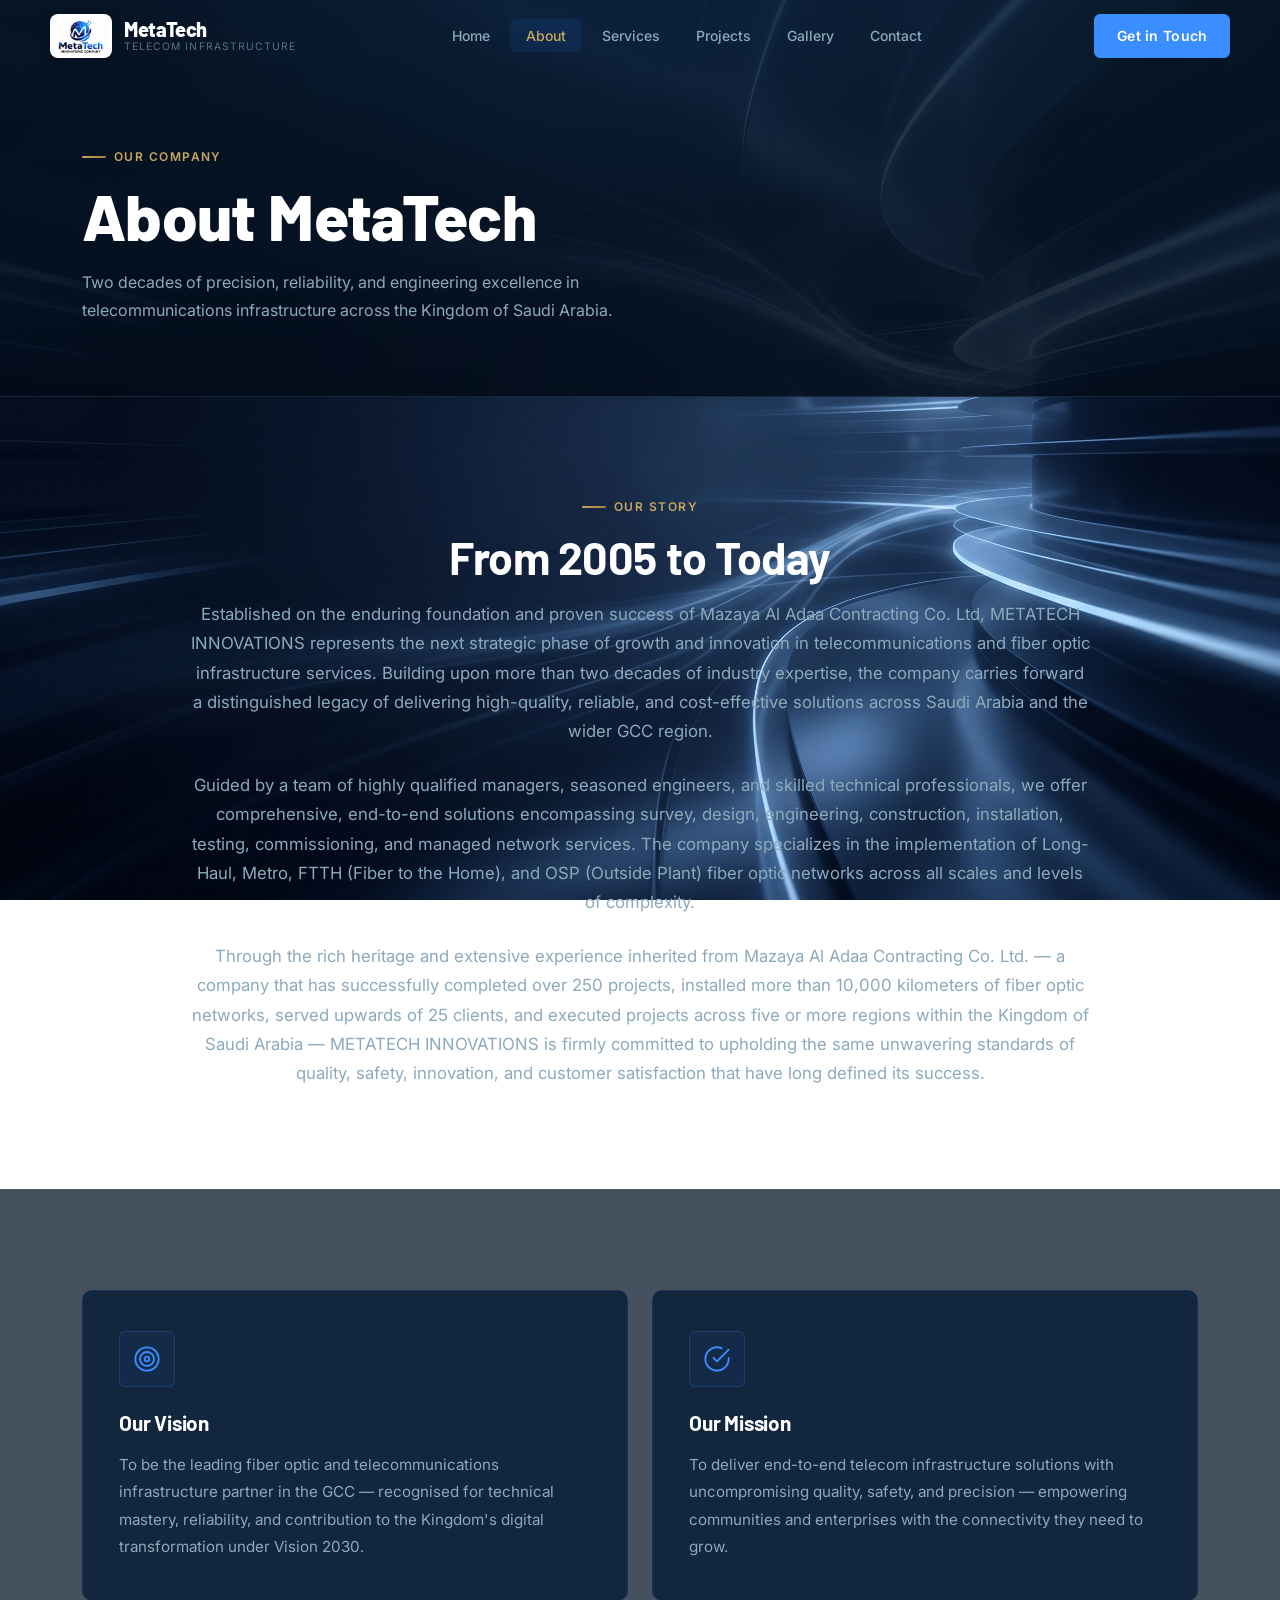
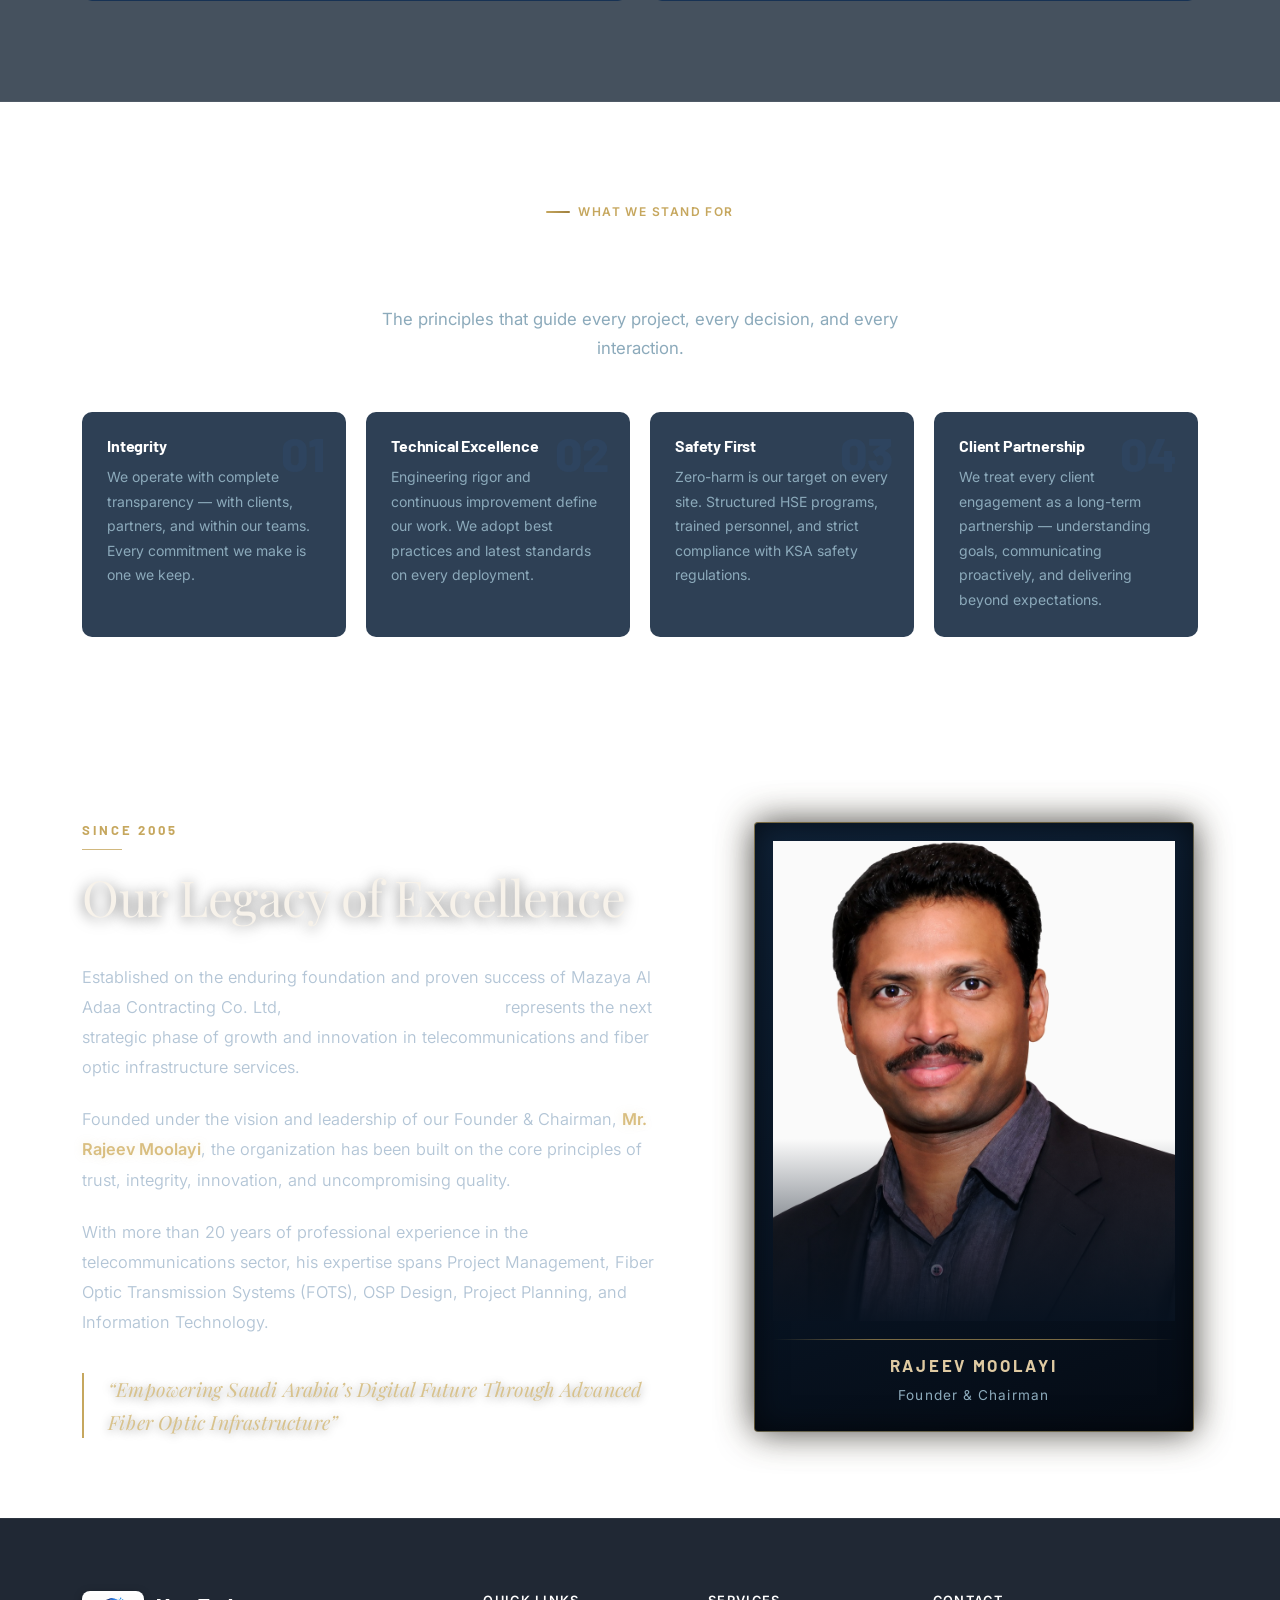
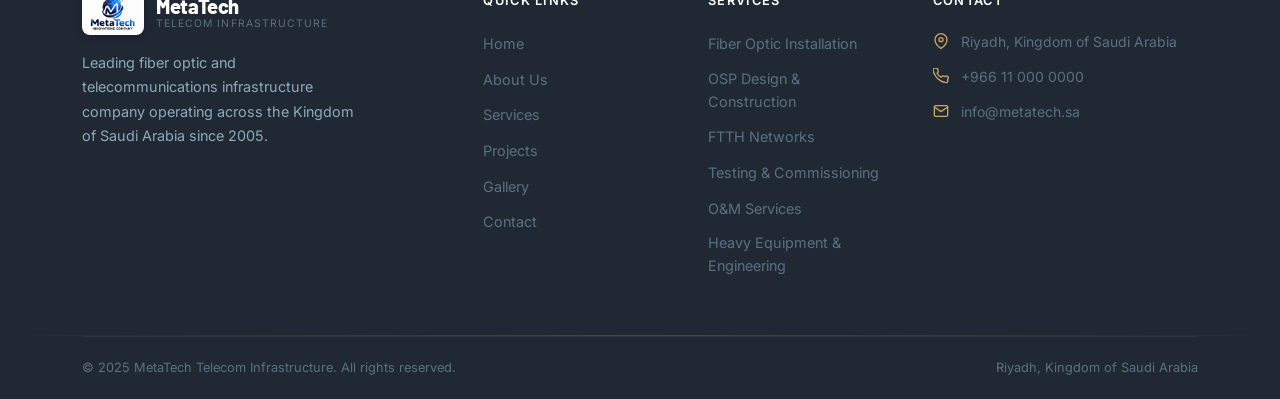
==== commit 21cc23ad: "3" ====
--- a/about.html
+++ b/about.html
@@ -6,6 +6,9 @@
   <title>About Us — MetaTech Telecom Infrastructure</title>
   <meta name="description" content="MetaTech has been delivering fiber optic and telecommunications infrastructure solutions in Saudi Arabia since 2005. Learn about our story, mission, and values." />
   <link rel="icon" type="image/jpeg" href="logo.jpeg" />
+  <link rel="preconnect" href="https://fonts.googleapis.com">
+  <link rel="preconnect" href="https://fonts.gstatic.com" crossorigin>
+  <link href="https://fonts.googleapis.com/css2?family=Playfair+Display:ital,wght@0,400..700;1,400..700&display=swap" rel="stylesheet">
   <link rel="stylesheet" href="css/style.css?v=3" />
   <link rel="stylesheet" href="css/about.css" />
 </head>
@@ -110,46 +113,44 @@
     </div>
   </section>
 
-  <!-- Team -->
-  <section class="team-section section-gap">
-    <div class="container">
-      <div class="section-header fade-in">
-        <span class="section-label">Our People</span>
-        <h2 class="section-title">The Team Behind MetaTech</h2>
-        <p class="section-subtitle">Experienced leaders who have shaped the company's growth over two decades.</p>
-      </div>
-      <div class="team-grid">
-        <div class="team-card fade-in">
-          <div class="team-avatar">
-            <svg width="48" height="48" viewBox="0 0 24 24" fill="none" stroke="var(--accent)" stroke-width="1.5" stroke-linecap="round" stroke-linejoin="round"><path d="M20 21v-2a4 4 0 00-4-4H8a4 4 0 00-4 4v2"/><circle cx="12" cy="7" r="4"/></svg>
-          </div>
-          <h4>Khalid Al-Rashid</h4>
-          <span class="team-role">Chief Executive Officer</span>
-          <p>20+ years in telecom infrastructure. Founded MetaTech with a vision to industrialise fiber deployment in KSA.</p>
-        </div>
-        <div class="team-card fade-in">
-          <div class="team-avatar">
-            <svg width="48" height="48" viewBox="0 0 24 24" fill="none" stroke="var(--accent)" stroke-width="1.5" stroke-linecap="round" stroke-linejoin="round"><path d="M20 21v-2a4 4 0 00-4-4H8a4 4 0 00-4 4v2"/><circle cx="12" cy="7" r="4"/></svg>
-          </div>
-          <h4>Faisal Al-Otaibi</h4>
-          <span class="team-role">VP Engineering</span>
-          <p>Leads all technical delivery. Expert in OSP design, FTTH architecture, and network commissioning standards.</p>
-        </div>
-        <div class="team-card fade-in">
-          <div class="team-avatar">
-            <svg width="48" height="48" viewBox="0 0 24 24" fill="none" stroke="var(--accent)" stroke-width="1.5" stroke-linecap="round" stroke-linejoin="round"><path d="M20 21v-2a4 4 0 00-4-4H8a4 4 0 00-4 4v2"/><circle cx="12" cy="7" r="4"/></svg>
-          </div>
-          <h4>Mohammed Al-Ghamdi</h4>
-          <span class="team-role">Director of Operations</span>
-          <p>Oversees all field operations, logistics, and safety programs across active project sites nationwide.</p>
-        </div>
-        <div class="team-card fade-in">
-          <div class="team-avatar">
-            <svg width="48" height="48" viewBox="0 0 24 24" fill="none" stroke="var(--accent)" stroke-width="1.5" stroke-linecap="round" stroke-linejoin="round"><path d="M20 21v-2a4 4 0 00-4-4H8a4 4 0 00-4 4v2"/><circle cx="12" cy="7" r="4"/></svg>
-          </div>
-          <h4>Sara Al-Dosari</h4>
-          <span class="team-role">Head of Projects</span>
-          <p>Manages the full project lifecycle from mobilisation to client acceptance and handover documentation.</p>
+  <!-- Legacy & Leadership Section (Replaces Our People) -->
+  <section class="legacy-section section-gap">
+    <div class="container legacy-container">
+      <div class="legacy-content-col fade-in">
+        <span class="legacy-tagline">SINCE 2005</span>
+        <h2 class="legacy-title">Our Legacy of Excellence</h2>
+        
+        <div class="legacy-text-block">
+          <p>
+            Established on the enduring foundation and proven success of Mazaya Al Adaa Contracting Co. Ltd, <strong>METATECH INNOVATIONS</strong> represents the next strategic phase of growth and innovation in telecommunications and fiber optic infrastructure services.
+          </p>
+          <p>
+            Founded under the vision and leadership of our Founder &amp; Chairman, <span class="highlight-gold">Mr. Rajeev Moolayi</span>, the organization has been built on the core principles of trust, integrity, innovation, and uncompromising quality.
+          </p>
+          <p>
+            With more than 20 years of professional experience in the telecommunications sector, his expertise spans Project Management, Fiber Optic Transmission Systems (FOTS), OSP Design, Project Planning, and Information Technology.
+          </p>
+        </div>
+
+        <div class="legacy-quote">
+          <blockquote>
+            &ldquo;Empowering Saudi Arabia&rsquo;s Digital Future Through Advanced Fiber Optic Infrastructure&rdquo;
+          </blockquote>
+        </div>
+      </div>
+
+      <div class="legacy-card-col fade-in">
+        <div class="chairman-card-frame">
+          <div class="chairman-card-glow"></div>
+          <div class="chairman-image-wrap">
+            <img src="rajeev moolayi.jpeg" alt="Rajeev Moolayi - Founder & Chairman" class="chairman-img" />
+            <div class="chairman-img-gradient"></div>
+          </div>
+          <div class="chairman-card-info">
+            <div class="chairman-divider"></div>
+            <h3 class="chairman-name">RAJEEV MOOLAYI</h3>
+            <span class="chairman-role">Founder &amp; Chairman</span>
+          </div>
         </div>
       </div>
     </div>
--- a/css/about.css
+++ b/css/about.css
@@ -140,61 +140,248 @@
 .value-card h4 { color: var(--white); margin-bottom: 10px; font-size: 1rem; }
 .value-card p { font-size: 0.875rem; line-height: 1.75; }
 
-/* Team */
-.team-section { background: rgba(7,23,40,0.75); border-top: 1px solid var(--border-subtle); }
-.team-grid {
+/* Legacy & Leadership Section (Chairman Showcase) */
+.legacy-section {
+  position: relative;
+  background: transparent;
+  padding: 80px 0;
+}
+
+.legacy-container {
+  position: relative;
+  z-index: 2;
   display: grid;
-  grid-template-columns: repeat(4, 1fr);
-  gap: 20px;
-}
-.team-card {
-  background: var(--card-bg);
-  border: 1px solid var(--card-border);
-  border-radius: var(--radius-md);
-  padding: 32px 24px;
+  grid-template-columns: 1.15fr 0.85fr;
+  gap: 60px;
+  align-items: center;
+}
+
+.legacy-content-col {
+  padding-right: 20px;
+}
+
+.legacy-tagline {
+  display: inline-block;
+  font-family: var(--font-heading);
+  font-size: 0.82rem;
+  font-weight: 700;
+  letter-spacing: 0.22em;
+  text-transform: uppercase;
+  color: var(--gold);
+  margin-bottom: 18px;
+  position: relative;
+}
+
+.legacy-tagline::after {
+  content: '';
+  display: block;
+  width: 40px;
+  height: 1.5px;
+  background: var(--gold);
+  margin-top: 8px;
+  opacity: 0.8;
+}
+
+.legacy-title {
+  font-family: 'Playfair Display', Georgia, serif;
+  font-size: 3.1rem;
+  font-weight: 400;
+  line-height: 1.15;
+  color: #f7f2ea;
+  letter-spacing: -0.01em;
+  margin-bottom: 36px;
+  text-shadow: 0 2px 14px rgba(0, 0, 0, 0.6);
+}
+
+.legacy-text-block p {
+  color: #b3c5d6;
+  font-size: 1.02rem;
+  line-height: 1.85;
+  margin-bottom: 22px;
+  font-weight: 350;
+}
+
+.legacy-text-block strong {
+  color: #ffffff;
+  font-weight: 600;
+  letter-spacing: 0.02em;
+}
+
+.highlight-gold {
+  color: #d9be80;
+  font-weight: 600;
+  text-shadow: 0 0 10px rgba(217, 190, 128, 0.25);
+}
+
+.legacy-quote {
+  margin-top: 36px;
+  padding-left: 24px;
+  border-left: 2px solid var(--gold);
+  position: relative;
+}
+
+.legacy-quote blockquote {
+  font-family: 'Playfair Display', Georgia, serif;
+  font-style: italic;
+  font-size: 1.22rem;
+  line-height: 1.65;
+  color: #d8c28c;
+  margin: 0;
+  letter-spacing: 0.01em;
+  text-shadow: 0 2px 10px rgba(0, 0, 0, 0.4);
+}
+
+/* Chairman Portrait Card */
+.legacy-card-col {
+  display: flex;
+  justify-content: center;
+  align-items: center;
+}
+
+.chairman-card-frame {
+  position: relative;
+  width: 100%;
+  max-width: 440px;
+  background: linear-gradient(160deg, #0f2238 0%, #081423 60%, #050b14 100%);
+  border: 1px solid rgba(198, 167, 94, 0.45);
+  box-shadow: 
+    0 0 35px rgba(0, 0, 0, 0.7),
+    0 0 45px rgba(198, 167, 94, 0.12),
+    inset 0 0 30px rgba(0, 0, 0, 0.6);
+  padding: 18px 18px 24px 18px;
+  border-radius: 4px;
+  transition: transform var(--transition), box-shadow var(--transition);
+}
+
+.chairman-card-frame:hover {
+  transform: translateY(-4px);
+  box-shadow: 
+    0 16px 45px rgba(0, 0, 0, 0.8),
+    0 0 55px rgba(198, 167, 94, 0.22),
+    inset 0 0 35px rgba(0, 0, 0, 0.7);
+  border-color: rgba(217, 190, 128, 0.65);
+}
+
+.chairman-card-glow {
+  position: absolute;
+  inset: -1px;
+  border-radius: 4px;
+  pointer-events: none;
+  background: linear-gradient(135deg, rgba(198, 167, 94, 0.4) 0%, transparent 45%, rgba(198, 167, 94, 0.2) 100%);
+  opacity: 0.7;
+  mask: linear-gradient(#fff 0 0) content-box, linear-gradient(#fff 0 0);
+  -webkit-mask: linear-gradient(#fff 0 0) content-box, linear-gradient(#fff 0 0);
+  mask-composite: exclude;
+  -webkit-mask-composite: xor;
+  padding: 1px;
+}
+
+.chairman-image-wrap {
+  position: relative;
+  width: 100%;
+  height: 480px;
+  overflow: hidden;
+  background: #06111f;
+}
+
+.chairman-img {
+  width: 100%;
+  height: 100%;
+  object-fit: cover;
+  object-position: top center;
+  display: block;
+  filter: contrast(1.04) brightness(0.98);
+  transition: transform 0.6s ease;
+}
+
+.chairman-card-frame:hover .chairman-img {
+  transform: scale(1.02);
+}
+
+.chairman-img-gradient {
+  position: absolute;
+  bottom: 0;
+  left: 0;
+  right: 0;
+  height: 38%;
+  background: linear-gradient(to top, rgba(7, 18, 32, 0.95) 0%, rgba(7, 18, 32, 0.4) 60%, transparent 100%);
+  pointer-events: none;
+}
+
+.chairman-card-info {
+  padding-top: 18px;
   text-align: center;
-  transition: all var(--transition);
-  will-change: transform, box-shadow, border-color, background-color;
-}
-.team-card:hover {
-  border-color: var(--hover-border);
-  background: var(--hover-bg);
-  transform: translateY(-4px) scale(var(--hover-scale-md)) translateZ(0);
-  box-shadow: var(--hover-glow-md);
-}
-.team-avatar {
-  width: 72px;
-  height: 72px;
-  border-radius: 50%;
-  background: rgba(59,142,255,0.08);
-  border: 1px solid rgba(59,142,255,0.2);
-  display: flex;
-  align-items: center;
-  justify-content: center;
-  margin: 0 auto 20px;
-}
-.team-card h4 { color: var(--white); font-size: 1rem; margin-bottom: 4px; }
-.team-role {
-  display: block;
-  font-size: 0.78rem;
-  color: var(--gold);
-  letter-spacing: 0.04em;
-  margin-bottom: 14px;
-}
-.team-card p { font-size: 0.85rem; line-height: 1.7; }
+  position: relative;
+}
+
+.chairman-divider {
+  width: 100%;
+  height: 1px;
+  background: linear-gradient(to right, transparent, rgba(198, 167, 94, 0.6) 25%, rgba(198, 167, 94, 0.6) 75%, transparent);
+  margin-bottom: 16px;
+}
+
+.chairman-name {
+  font-family: var(--font-heading);
+  font-size: 1.05rem;
+  font-weight: 700;
+  letter-spacing: 0.16em;
+  color: #dfcaa2;
+  text-transform: uppercase;
+  margin: 0 0 6px 0;
+}
+
+.chairman-role {
+  display: inline-block;
+  font-family: var(--font-body);
+  font-size: 0.85rem;
+  color: #8caabb;
+  letter-spacing: 0.08em;
+  font-weight: 400;
+}
 
 /* Responsive */
 @media (max-width: 1024px) {
   .values-grid { grid-template-columns: repeat(2, 1fr); }
-  .team-grid { grid-template-columns: repeat(2, 1fr); }
-}
+  .legacy-container {
+    grid-template-columns: 1fr 1fr;
+    gap: 40px;
+  }
+  .legacy-title { font-size: 2.6rem; }
+  .chairman-image-wrap { height: 420px; }
+}
+
+@media (max-width: 860px) {
+  .legacy-container {
+    grid-template-columns: 1fr;
+    gap: 50px;
+  }
+  .legacy-content-col {
+    padding-right: 0;
+  }
+  .legacy-card-col {
+    order: 2;
+  }
+  .chairman-card-frame {
+    max-width: 380px;
+    margin: 0 auto;
+  }
+  .chairman-image-wrap {
+    height: 440px;
+  }
+}
+
 @media (max-width: 768px) {
   .overview-grid { grid-template-columns: 1fr; gap: 48px; }
   .vm-grid { grid-template-columns: 1fr; }
   .values-grid { grid-template-columns: 1fr 1fr; }
-  .team-grid { grid-template-columns: 1fr 1fr; }
-}
+  .legacy-title { font-size: 2.2rem; }
+  .legacy-quote blockquote { font-size: 1.1rem; }
+}
+
 @media (max-width: 480px) {
   .values-grid { grid-template-columns: 1fr; }
-  .team-grid { grid-template-columns: 1fr; }
-}
+  .legacy-title { font-size: 1.9rem; }
+  .chairman-card-frame { max-width: 100%; }
+  .chairman-image-wrap { height: 380px; }
+}
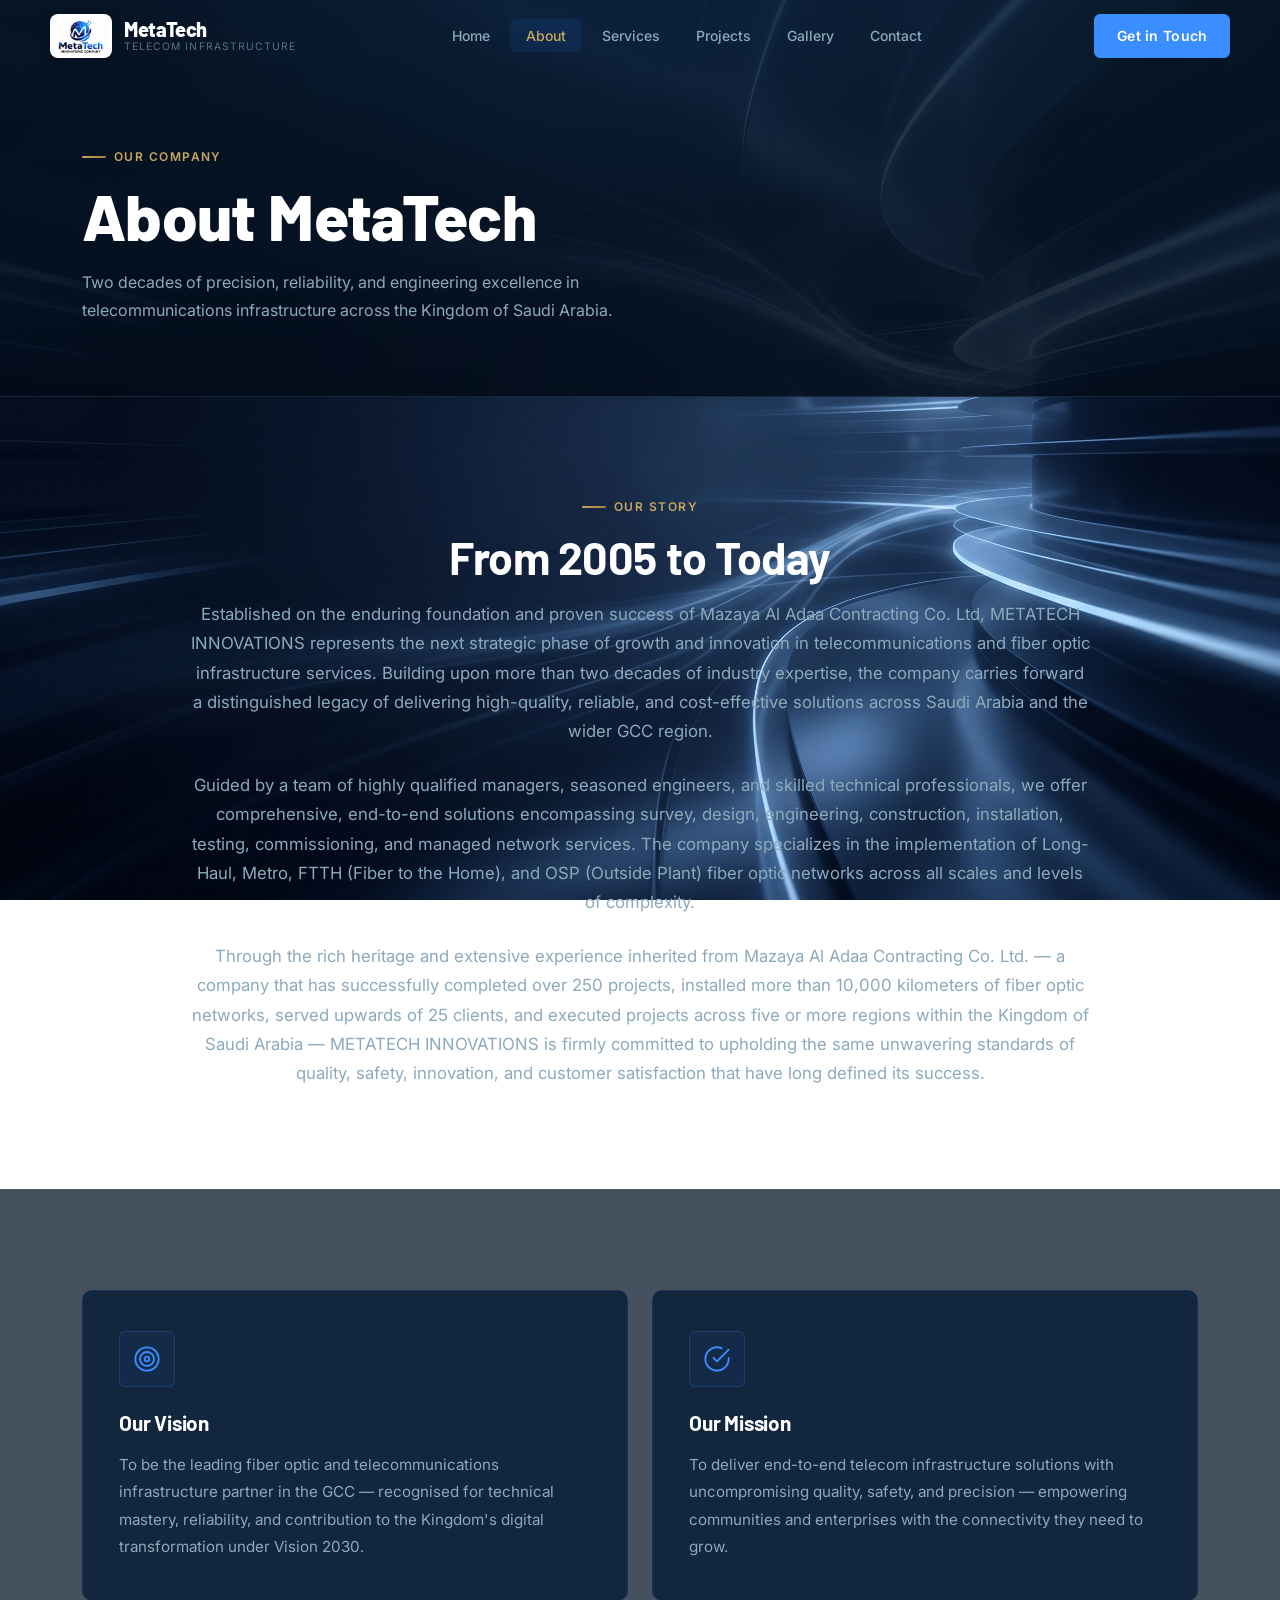
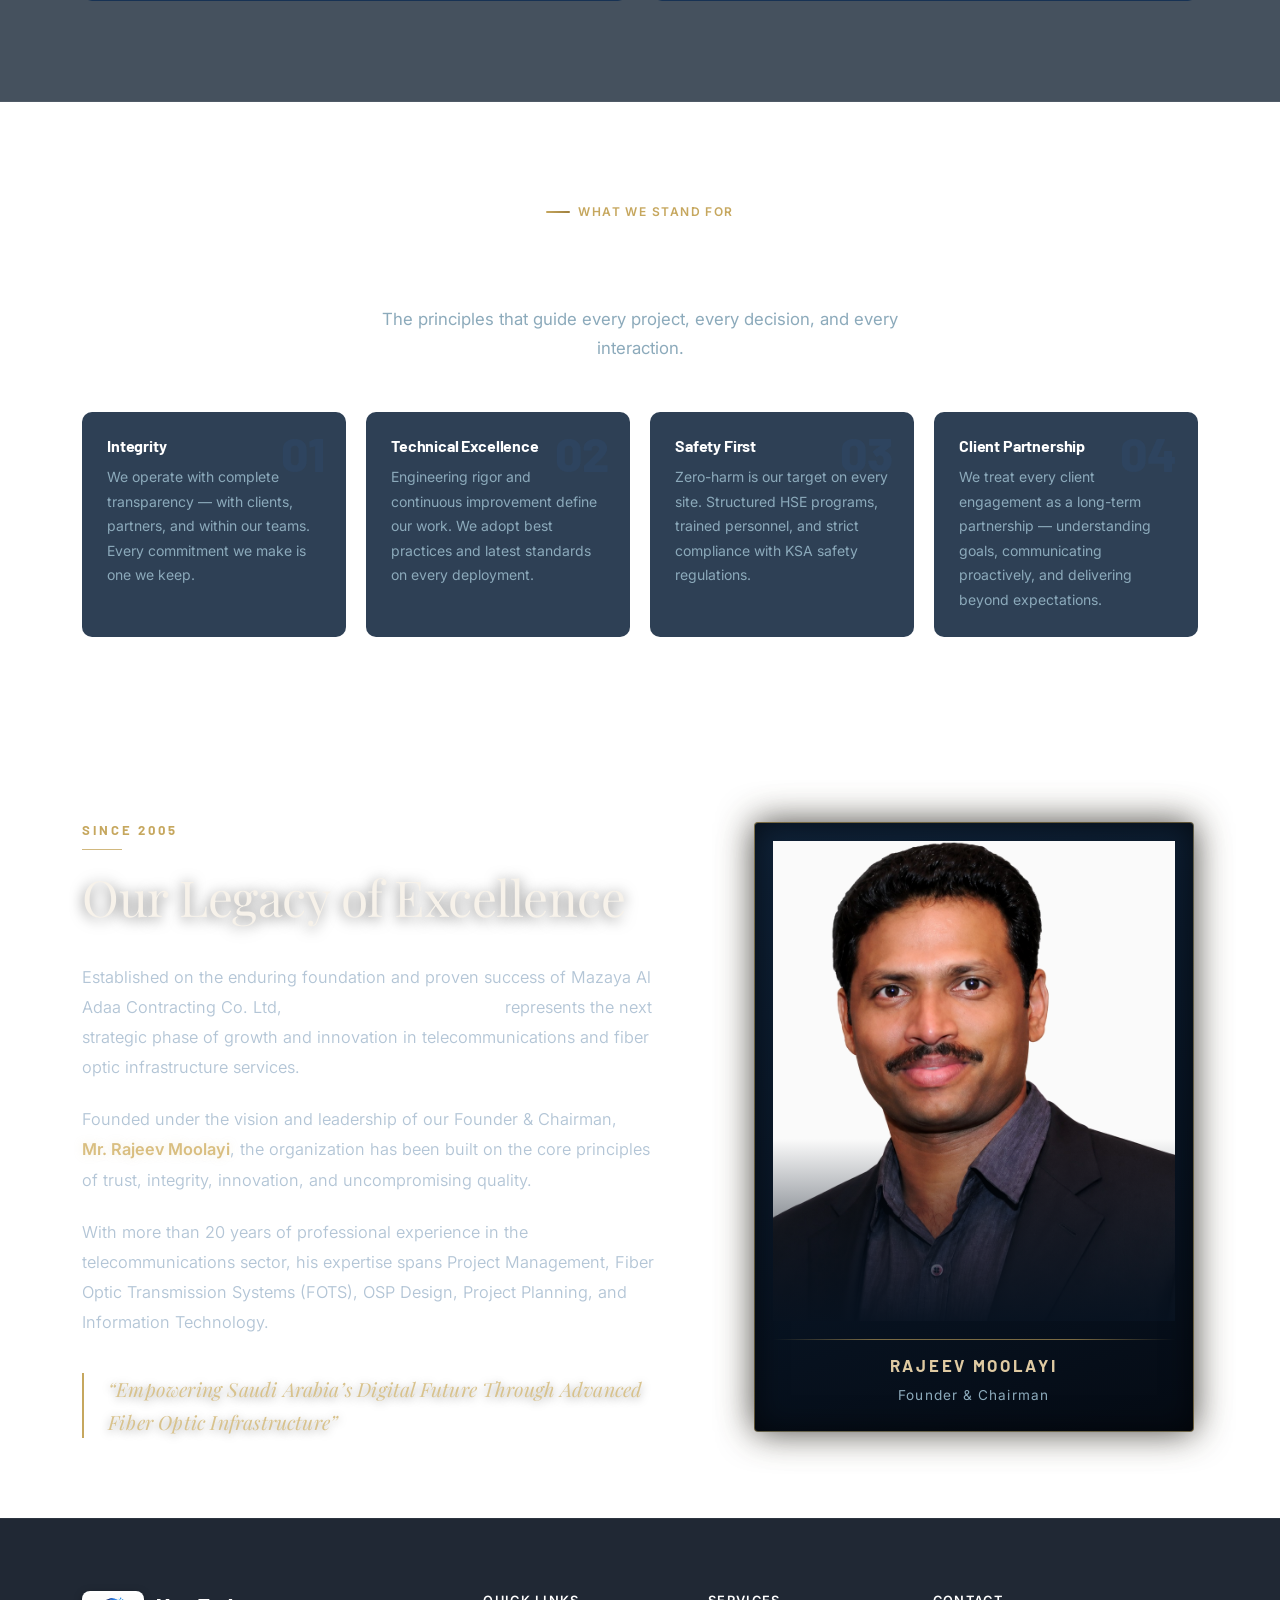
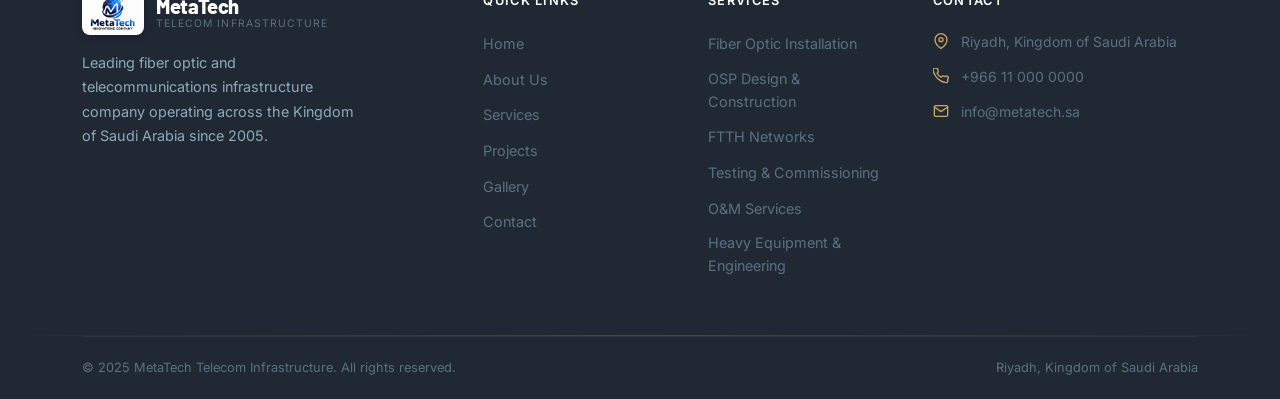
==== commit b2e1f7f7: "update gallary animation" ====
--- a/about.html
+++ b/about.html
@@ -125,7 +125,7 @@
             Established on the enduring foundation and proven success of Mazaya Al Adaa Contracting Co. Ltd, <strong>METATECH INNOVATIONS</strong> represents the next strategic phase of growth and innovation in telecommunications and fiber optic infrastructure services.
           </p>
           <p>
-            Founded under the vision and leadership of our Founder &amp; Chairman, <span class="highlight-gold">Mr. Rajeev Moolayi</span>, the organization has been built on the core principles of trust, integrity, innovation, and uncompromising quality.
+            Founded under the vision and leadership of our Founder &amp; Chairman, <span class="highlight-gold" style="white-space: nowrap;">Mr. Rajeev Moolayi</span>, the organization has been built on the core principles of trust, integrity, innovation, and uncompromising quality.
           </p>
           <p>
             With more than 20 years of professional experience in the telecommunications sector, his expertise spans Project Management, Fiber Optic Transmission Systems (FOTS), OSP Design, Project Planning, and Information Technology.
--- a/css/about.css
+++ b/css/about.css
@@ -211,6 +211,7 @@
   color: #d9be80;
   font-weight: 600;
   text-shadow: 0 0 10px rgba(217, 190, 128, 0.25);
+  white-space: nowrap;
 }
 
 .legacy-quote {
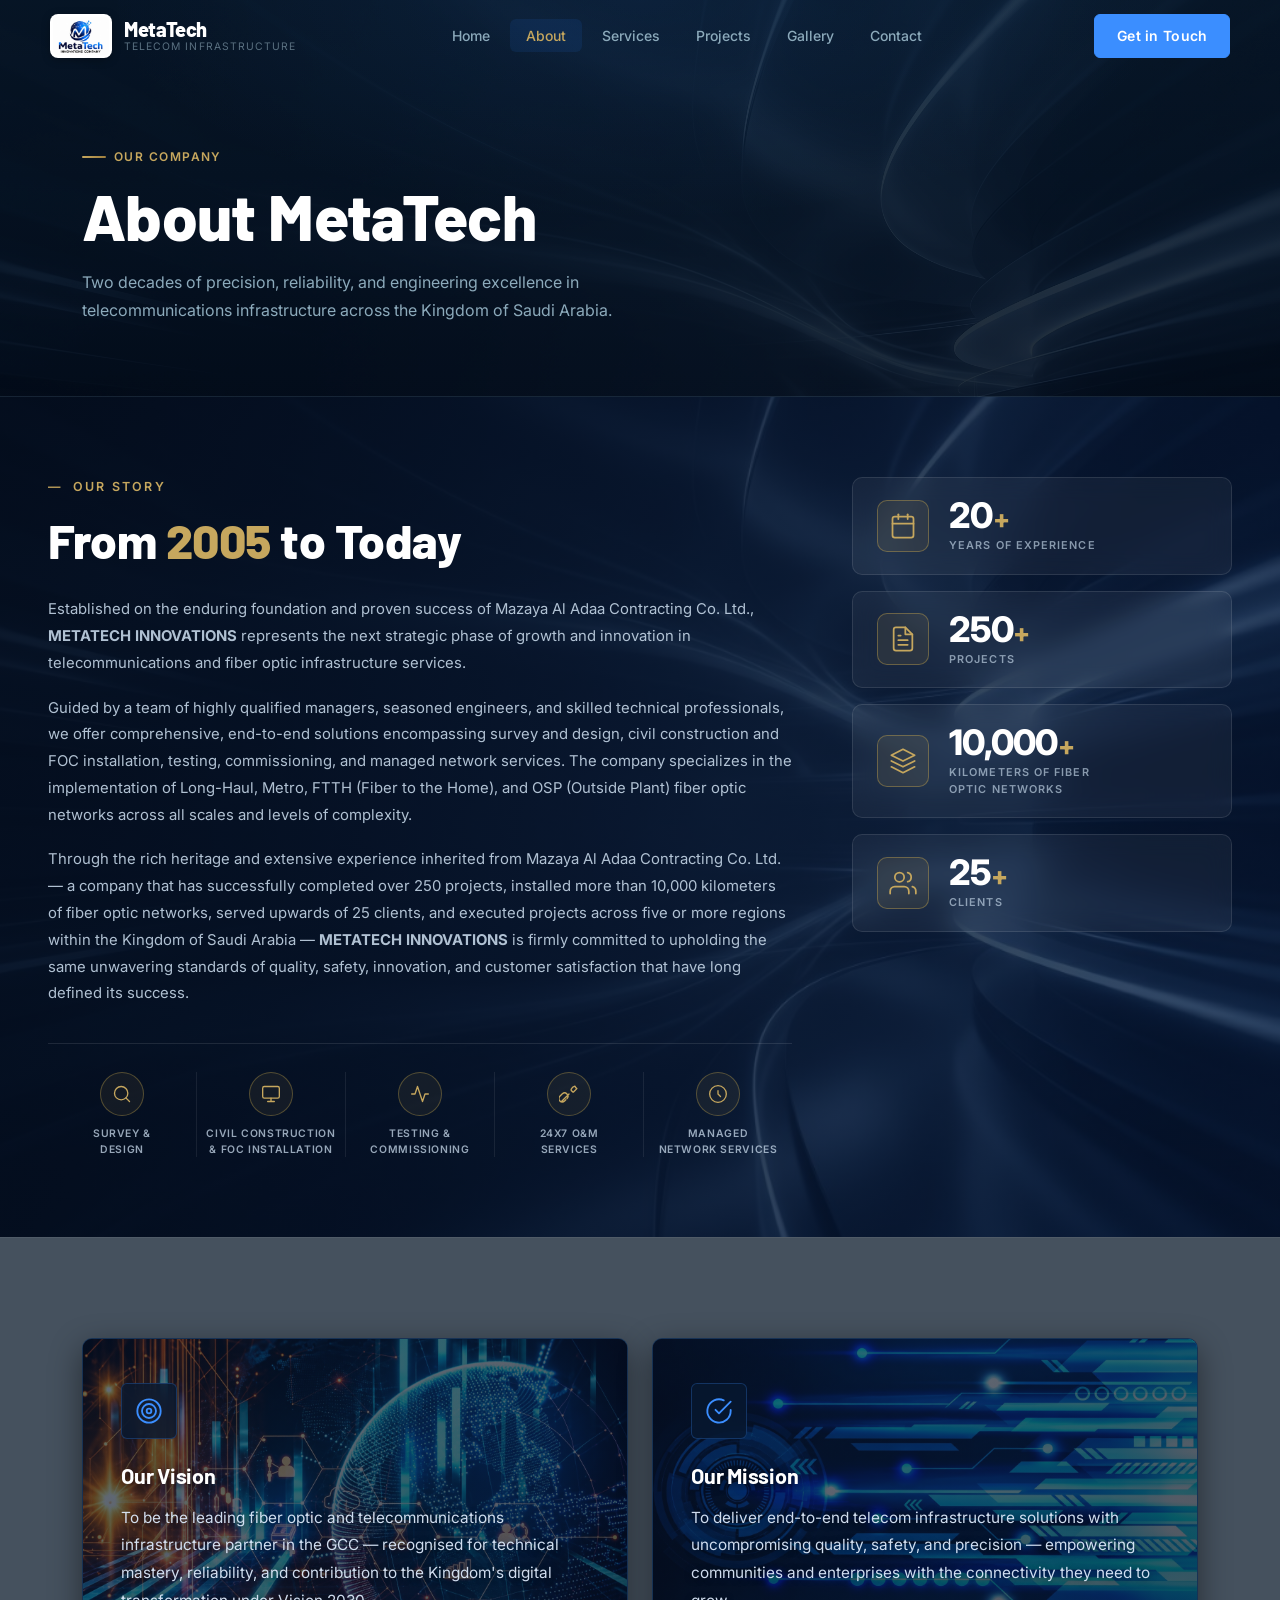
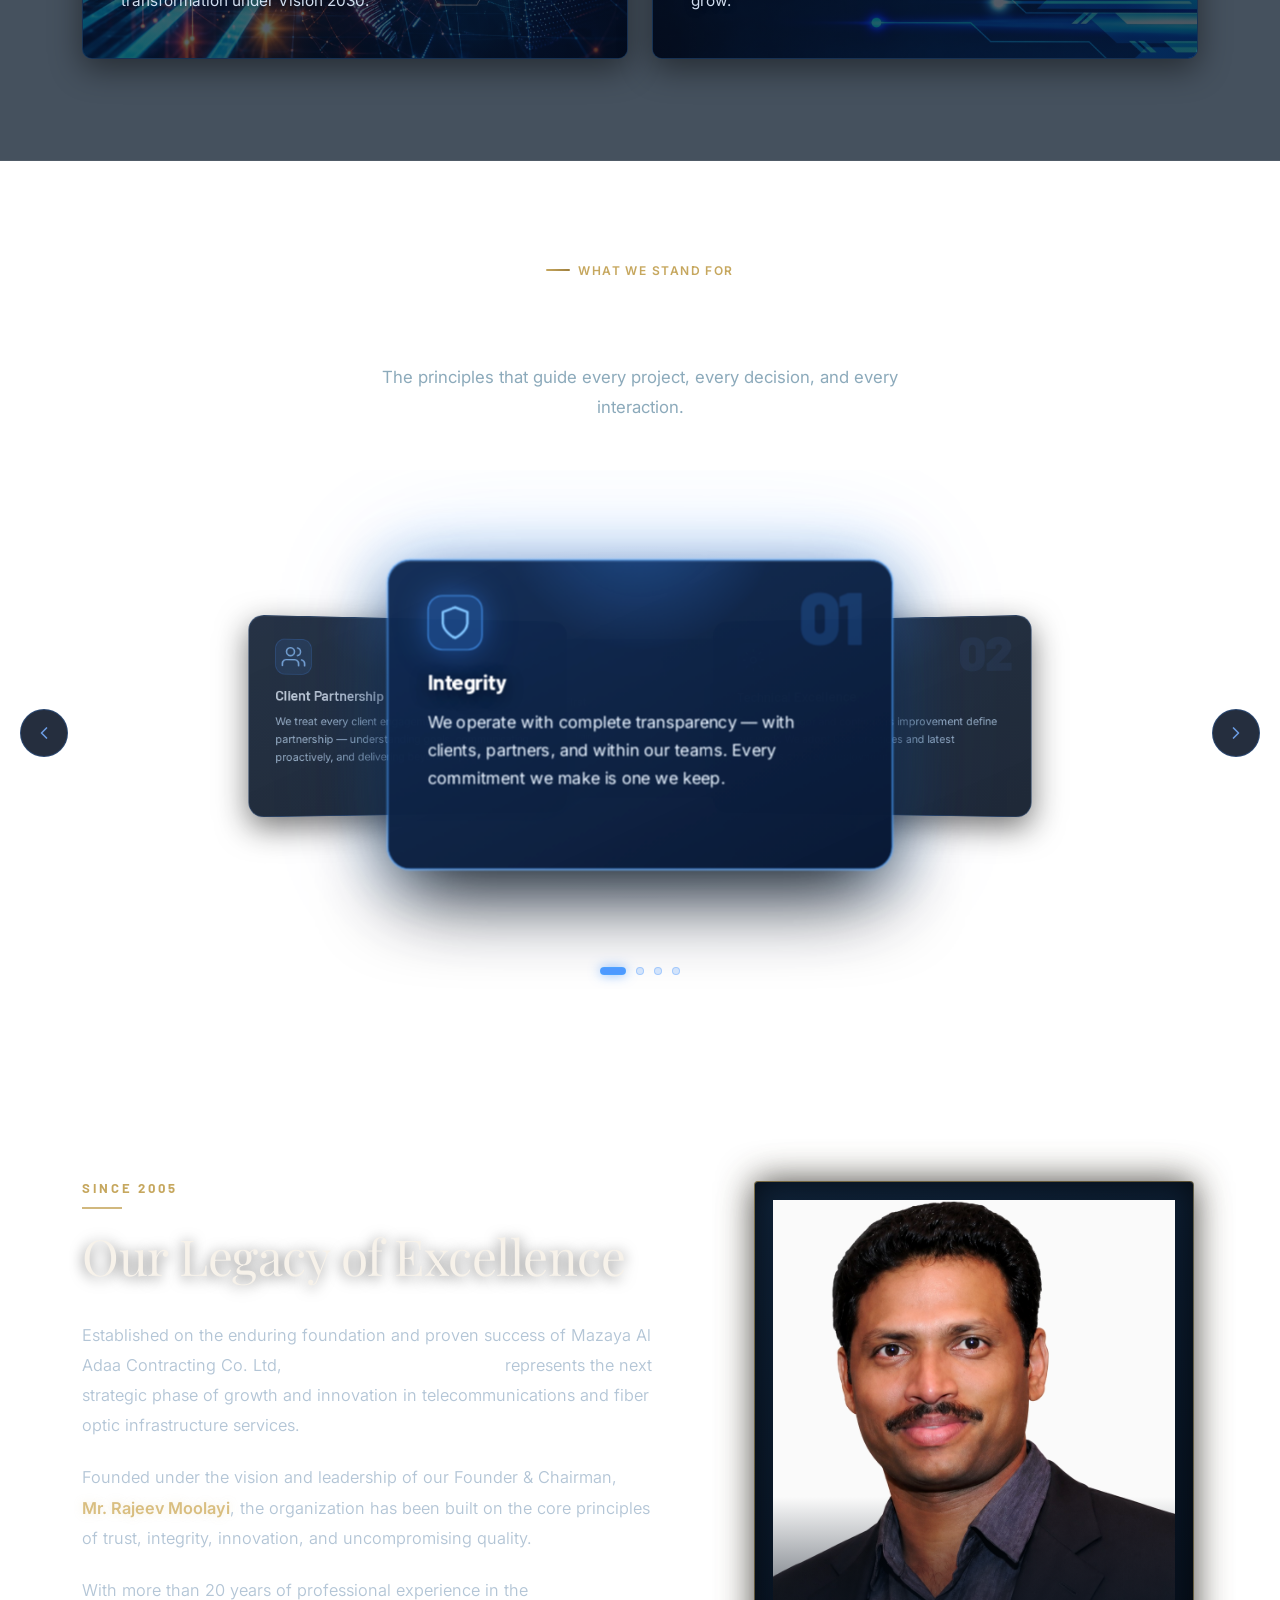
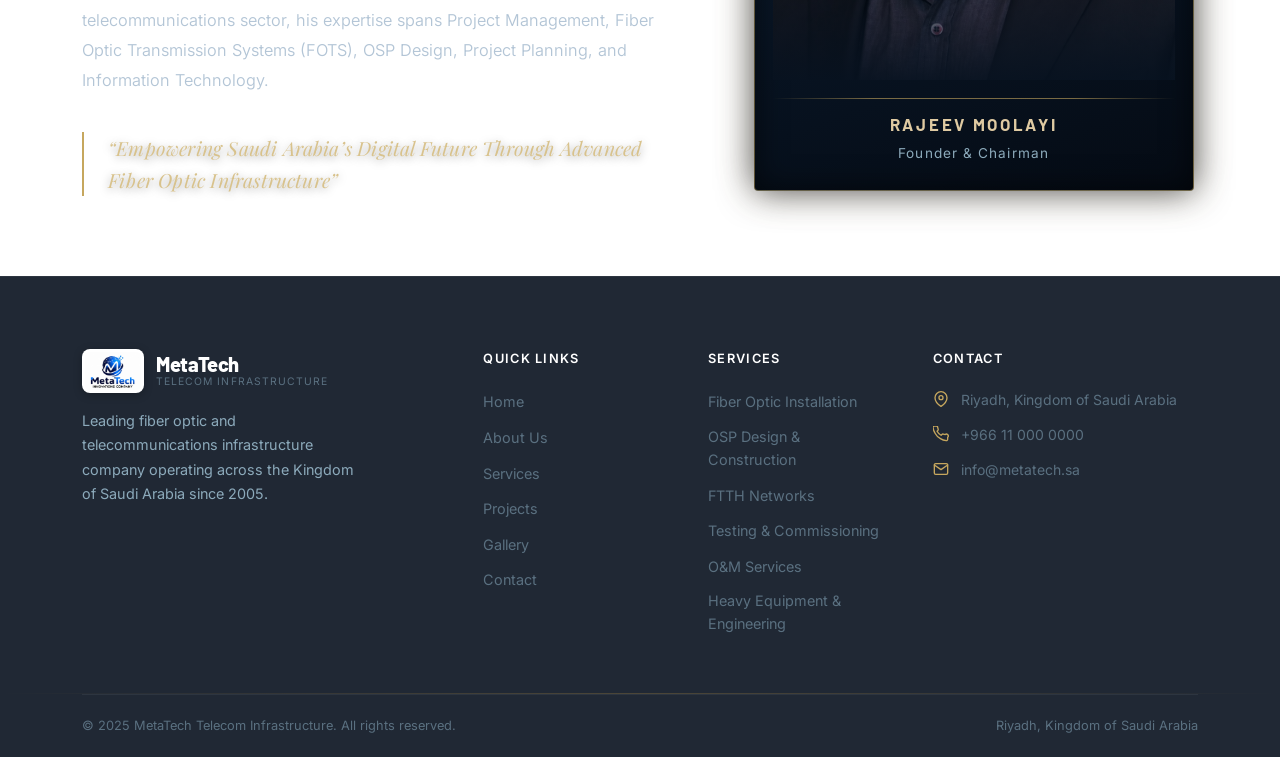
==== commit 59a69847: "bg images" ====
--- a/about.html
+++ b/about.html
@@ -44,17 +44,92 @@
   </header>
 
   <!-- Company Story -->
-  <section class="section-gap">
-    <div class="container">
-      <div class="section-header fade-in" style="text-align:center;display:flex;flex-direction:column;align-items:center;">
-        <span class="section-label">Our Story</span>
-        <h2 class="section-title">From 2005 to Today</h2>
-      </div>
-      <div class="fade-in" style="max-width: 900px; margin: 0 auto; text-align: center;">
-        <p style="margin-bottom:24px; font-size: 1.05rem;">Established on the enduring foundation and proven success of Mazaya Al Adaa Contracting Co. Ltd, METATECH INNOVATIONS represents the next strategic phase of growth and innovation in telecommunications and fiber optic infrastructure services. Building upon more than two decades of industry expertise, the company carries forward a distinguished legacy of delivering high-quality, reliable, and cost-effective solutions across Saudi Arabia and the wider GCC region.</p>
-        <p style="margin-bottom:24px; font-size: 1.05rem;">Guided by a team of highly qualified managers, seasoned engineers, and skilled technical professionals, we offer comprehensive, end-to-end solutions encompassing survey, design, engineering, construction, installation, testing, commissioning, and managed network services. The company specializes in the implementation of Long-Haul, Metro, FTTH (Fiber to the Home), and OSP (Outside Plant) fiber optic networks across all scales and levels of complexity.</p>
-        <p style="font-size: 1.05rem;">Through the rich heritage and extensive experience inherited from Mazaya Al Adaa Contracting Co. Ltd. — a company that has successfully completed over 250 projects, installed more than 10,000 kilometers of fiber optic networks, served upwards of 25 clients, and executed projects across five or more regions within the Kingdom of Saudi Arabia — METATECH INNOVATIONS is firmly committed to upholding the same unwavering standards of quality, safety, innovation, and customer satisfaction that have long defined its success.</p>
-      </div>
+  <section class="story-section">
+    <div class="story-inner">
+
+      <!-- Left: Text -->
+      <div class="story-text fade-in">
+        <span class="story-label">— &nbsp;OUR STORY</span>
+        <h2 class="story-title">From <span class="story-year">2005</span> to Today</h2>
+        <p>Established on the enduring foundation and proven success of Mazaya Al Adaa Contracting Co. Ltd., <strong>METATECH INNOVATIONS</strong> represents the next strategic phase of growth and innovation in telecommunications and fiber optic infrastructure services.</p>
+        <p>Guided by a team of highly qualified managers, seasoned engineers, and skilled technical professionals, we offer comprehensive, end-to-end solutions encompassing survey and design, civil construction and FOC installation, testing, commissioning, and managed network services. The company specializes in the implementation of Long-Haul, Metro, FTTH (Fiber to the Home), and OSP (Outside Plant) fiber optic networks across all scales and levels of complexity.</p>
+        <p>Through the rich heritage and extensive experience inherited from Mazaya Al Adaa Contracting Co. Ltd. — a company that has successfully completed over 250 projects, installed more than 10,000 kilometers of fiber optic networks, served upwards of 25 clients, and executed projects across five or more regions within the Kingdom of Saudi Arabia — <strong>METATECH INNOVATIONS</strong> is firmly committed to upholding the same unwavering standards of quality, safety, innovation, and customer satisfaction that have long defined its success.</p>
+
+        <!-- Bottom service strip -->
+        <div class="story-services">
+          <div class="ss-item">
+            <div class="ss-icon">
+              <svg width="20" height="20" viewBox="0 0 24 24" fill="none" stroke="currentColor" stroke-width="1.6" stroke-linecap="round" stroke-linejoin="round"><circle cx="11" cy="11" r="8"/><line x1="21" y1="21" x2="16.65" y2="16.65"/></svg>
+            </div>
+            <span>SURVEY &amp;<br>DESIGN</span>
+          </div>
+          <div class="ss-item">
+            <div class="ss-icon">
+              <svg width="20" height="20" viewBox="0 0 24 24" fill="none" stroke="currentColor" stroke-width="1.6" stroke-linecap="round" stroke-linejoin="round"><rect x="2" y="3" width="20" height="14" rx="2"/><path d="M8 21h8M12 17v4"/></svg>
+            </div>
+            <span>CIVIL CONSTRUCTION<br>&amp; FOC INSTALLATION</span>
+          </div>
+          <div class="ss-item">
+            <div class="ss-icon">
+              <svg width="20" height="20" viewBox="0 0 24 24" fill="none" stroke="currentColor" stroke-width="1.6" stroke-linecap="round" stroke-linejoin="round"><polyline points="22 12 18 12 15 21 9 3 6 12 2 12"/></svg>
+            </div>
+            <span>TESTING &amp;<br>COMMISSIONING</span>
+          </div>
+          <div class="ss-item">
+            <div class="ss-icon">
+              <svg width="20" height="20" viewBox="0 0 24 24" fill="none" stroke="currentColor" stroke-width="1.6" stroke-linecap="round" stroke-linejoin="round"><path d="M14.7 6.3a1 1 0 000 1.4l1.6 1.6a1 1 0 001.4 0l3.77-3.77A6 6 0 0119 2.5 6 6 0 0014.7 6.3z"/><path d="M9.68 17.44a4 4 0 00-5.65-5.65l-3 3a4 4 0 005.66 5.66l1.5-1.5M3 21l9-9"/></svg>
+            </div>
+            <span>24X7 O&amp;M<br>SERVICES</span>
+          </div>
+          <div class="ss-item">
+            <div class="ss-icon">
+              <svg width="20" height="20" viewBox="0 0 24 24" fill="none" stroke="currentColor" stroke-width="1.6" stroke-linecap="round" stroke-linejoin="round"><circle cx="12" cy="12" r="10"/><path d="M12 8v4l3 3"/></svg>
+            </div>
+            <span>MANAGED<br>NETWORK SERVICES</span>
+          </div>
+        </div>
+      </div>
+
+      <!-- Right: Stat cards -->
+      <div class="story-stats fade-in">
+        <div class="story-stat-card">
+          <div class="ssc-icon">
+            <svg width="28" height="28" viewBox="0 0 24 24" fill="none" stroke="currentColor" stroke-width="1.5" stroke-linecap="round" stroke-linejoin="round"><rect x="3" y="4" width="18" height="18" rx="2"/><line x1="16" y1="2" x2="16" y2="6"/><line x1="8" y1="2" x2="8" y2="6"/><line x1="3" y1="10" x2="21" y2="10"/></svg>
+          </div>
+          <div class="ssc-body">
+            <div class="ssc-num">20<span>+</span></div>
+            <div class="ssc-label">YEARS OF EXPERIENCE</div>
+          </div>
+        </div>
+        <div class="story-stat-card">
+          <div class="ssc-icon">
+            <svg width="28" height="28" viewBox="0 0 24 24" fill="none" stroke="currentColor" stroke-width="1.5" stroke-linecap="round" stroke-linejoin="round"><path d="M14 2H6a2 2 0 00-2 2v16a2 2 0 002 2h12a2 2 0 002-2V8z"/><polyline points="14 2 14 8 20 8"/><line x1="16" y1="13" x2="8" y2="13"/><line x1="16" y1="17" x2="8" y2="17"/><polyline points="10 9 9 9 8 9"/></svg>
+          </div>
+          <div class="ssc-body">
+            <div class="ssc-num">250<span>+</span></div>
+            <div class="ssc-label">PROJECTS</div>
+          </div>
+        </div>
+        <div class="story-stat-card">
+          <div class="ssc-icon">
+            <svg width="28" height="28" viewBox="0 0 24 24" fill="none" stroke="currentColor" stroke-width="1.5" stroke-linecap="round" stroke-linejoin="round"><path d="M12 2L2 7l10 5 10-5-10-5z"/><path d="M2 17l10 5 10-5"/><path d="M2 12l10 5 10-5"/></svg>
+          </div>
+          <div class="ssc-body">
+            <div class="ssc-num">10,000<span>+</span></div>
+            <div class="ssc-label">KILOMETERS OF FIBER<br>OPTIC NETWORKS</div>
+          </div>
+        </div>
+        <div class="story-stat-card">
+          <div class="ssc-icon">
+            <svg width="28" height="28" viewBox="0 0 24 24" fill="none" stroke="currentColor" stroke-width="1.5" stroke-linecap="round" stroke-linejoin="round"><path d="M17 21v-2a4 4 0 00-4-4H5a4 4 0 00-4 4v2"/><circle cx="9" cy="7" r="4"/><path d="M23 21v-2a4 4 0 00-3-3.87"/><path d="M16 3.13a4 4 0 010 7.75"/></svg>
+          </div>
+          <div class="ssc-body">
+            <div class="ssc-num">25<span>+</span></div>
+            <div class="ssc-label">CLIENTS</div>
+          </div>
+        </div>
+      </div>
+
     </div>
   </section>
 
@@ -62,14 +137,14 @@
   <section class="vm-section section-gap">
     <div class="container">
       <div class="vm-grid">
-        <div class="vm-card fade-in">
+        <div class="vm-card vm-card-vision fade-in">
           <div class="vm-icon">
             <svg width="28" height="28" viewBox="0 0 24 24" fill="none" stroke="var(--accent)" stroke-width="1.6" stroke-linecap="round" stroke-linejoin="round"><circle cx="12" cy="12" r="10"/><circle cx="12" cy="12" r="6"/><circle cx="12" cy="12" r="2"/></svg>
           </div>
           <h3>Our Vision</h3>
           <p>To be the leading fiber optic and telecommunications infrastructure partner in the GCC — recognised for technical mastery, reliability, and contribution to the Kingdom's digital transformation under Vision 2030.</p>
         </div>
-        <div class="vm-card fade-in">
+        <div class="vm-card vm-card-mission fade-in">
           <div class="vm-icon">
             <svg width="28" height="28" viewBox="0 0 24 24" fill="none" stroke="var(--accent)" stroke-width="1.6" stroke-linecap="round" stroke-linejoin="round"><path d="M22 11.08V12a10 10 0 11-5.93-9.14"/><polyline points="22 4 12 14.01 9 11.01"/></svg>
           </div>
@@ -81,36 +156,77 @@
   </section>
 
   <!-- Core Values -->
-  <section class="section-gap">
+  <section class="values-carousel-section section-gap">
     <div class="container">
       <div class="section-header fade-in" style="text-align:center;display:flex;flex-direction:column;align-items:center;">
         <span class="section-label">What We Stand For</span>
         <h2 class="section-title">Core Values</h2>
         <p class="section-subtitle" style="text-align:center;">The principles that guide every project, every decision, and every interaction.</p>
       </div>
-      <div class="values-grid">
-        <div class="value-card card fade-in">
-          <div class="value-num">01</div>
-          <h4>Integrity</h4>
-          <p>We operate with complete transparency — with clients, partners, and within our teams. Every commitment we make is one we keep.</p>
-        </div>
-        <div class="value-card card fade-in">
-          <div class="value-num">02</div>
-          <h4>Technical Excellence</h4>
-          <p>Engineering rigor and continuous improvement define our work. We adopt best practices and latest standards on every deployment.</p>
-        </div>
-        <div class="value-card card fade-in">
-          <div class="value-num">03</div>
-          <h4>Safety First</h4>
-          <p>Zero-harm is our target on every site. Structured HSE programs, trained personnel, and strict compliance with KSA safety regulations.</p>
-        </div>
-        <div class="value-card card fade-in">
-          <div class="value-num">04</div>
-          <h4>Client Partnership</h4>
-          <p>We treat every client engagement as a long-term partnership — understanding goals, communicating proactively, and delivering beyond expectations.</p>
-        </div>
-      </div>
-    </div>
+    </div>
+
+    <!-- 3D Carousel Stage -->
+    <div class="vc-scene" id="valuesScene">
+      <div class="vc-stage" id="valuesStage">
+
+        <div class="vc-card" data-index="0">
+          <div class="vc-card-inner">
+            <div class="vc-num">01</div>
+            <div class="vc-icon">
+              <svg width="32" height="32" viewBox="0 0 24 24" fill="none" stroke="currentColor" stroke-width="1.5" stroke-linecap="round" stroke-linejoin="round"><path d="M12 22s8-4 8-10V5l-8-3-8 3v7c0 6 8 10 8 10z"/></svg>
+            </div>
+            <h4>Integrity</h4>
+            <p>We operate with complete transparency — with clients, partners, and within our teams. Every commitment we make is one we keep.</p>
+          </div>
+        </div>
+
+        <div class="vc-card" data-index="1">
+          <div class="vc-card-inner">
+            <div class="vc-num">02</div>
+            <div class="vc-icon">
+              <svg width="32" height="32" viewBox="0 0 24 24" fill="none" stroke="currentColor" stroke-width="1.5" stroke-linecap="round" stroke-linejoin="round"><circle cx="12" cy="12" r="3"/><path d="M12 1v2M12 21v2M4.22 4.22l1.42 1.42M18.36 18.36l1.42 1.42M1 12h2M21 12h2M4.22 19.78l1.42-1.42M18.36 5.64l1.42-1.42"/></svg>
+            </div>
+            <h4>Technical Excellence</h4>
+            <p>Engineering rigor and continuous improvement define our work. We adopt best practices and latest standards on every deployment.</p>
+          </div>
+        </div>
+
+        <div class="vc-card" data-index="2">
+          <div class="vc-card-inner">
+            <div class="vc-num">03</div>
+            <div class="vc-icon">
+              <svg width="32" height="32" viewBox="0 0 24 24" fill="none" stroke="currentColor" stroke-width="1.5" stroke-linecap="round" stroke-linejoin="round"><path d="M12 22C6.48 22 2 17.52 2 12S6.48 2 12 2s10 4.48 10 10-4.48 10-10 10z"/><path d="M12 8v4l3 3"/></svg>
+            </div>
+            <h4>Safety First</h4>
+            <p>Zero-harm is our target on every site. Structured HSE programs, trained personnel, and strict compliance with KSA safety regulations.</p>
+          </div>
+        </div>
+
+        <div class="vc-card" data-index="3">
+          <div class="vc-card-inner">
+            <div class="vc-num">04</div>
+            <div class="vc-icon">
+              <svg width="32" height="32" viewBox="0 0 24 24" fill="none" stroke="currentColor" stroke-width="1.5" stroke-linecap="round" stroke-linejoin="round"><path d="M17 21v-2a4 4 0 00-4-4H5a4 4 0 00-4 4v2"/><circle cx="9" cy="7" r="4"/><path d="M23 21v-2a4 4 0 00-3-3.87"/><path d="M16 3.13a4 4 0 010 7.75"/></svg>
+            </div>
+            <h4>Client Partnership</h4>
+            <p>We treat every client engagement as a long-term partnership — understanding goals, communicating proactively, and delivering beyond expectations.</p>
+          </div>
+        </div>
+
+      </div><!-- /.vc-stage -->
+
+      <!-- Navigation dots -->
+      <div class="vc-dots" id="vcDots"></div>
+
+      <!-- Prev / Next arrows -->
+      <button class="vc-arrow vc-arrow-prev" id="vcPrev" aria-label="Previous value">
+        <svg width="20" height="20" viewBox="0 0 24 24" fill="none" stroke="currentColor" stroke-width="2" stroke-linecap="round" stroke-linejoin="round"><polyline points="15 18 9 12 15 6"/></svg>
+      </button>
+      <button class="vc-arrow vc-arrow-next" id="vcNext" aria-label="Next value">
+        <svg width="20" height="20" viewBox="0 0 24 24" fill="none" stroke="currentColor" stroke-width="2" stroke-linecap="round" stroke-linejoin="round"><polyline points="9 18 15 12 9 6"/></svg>
+      </button>
+
+    </div><!-- /.vc-scene -->
   </section>
 
   <!-- Legacy & Leadership Section (Replaces Our People) -->
@@ -216,5 +332,188 @@
   </footer>
 
   <script src="js/main.js"></script>
+  <script>
+  /* ── 3D Values Carousel Engine (Horizontal Rectangle & Faster Rotation) ── */
+  (function () {
+    const stage    = document.getElementById('valuesStage');
+    const dotsWrap = document.getElementById('vcDots');
+    const prevBtn  = document.getElementById('vcPrev');
+    const nextBtn  = document.getElementById('vcNext');
+    if (!stage) return;
+
+    const cards   = Array.from(stage.querySelectorAll('.vc-card'));
+    const total   = cards.length;
+    let step      = 0;
+    let autoTimer = null;
+    const INTERVAL = 2400; /* Increased rotation speed */
+
+    function getMetrics() {
+      const w = window.innerWidth;
+      if (w <= 600) {
+        return {
+          radiusX: 130,
+          depthZ: 120,
+          angleY: 16,
+          centerScale: 1.08,
+          sideScale: 0.76,
+          maxBlur: 0.5
+        };
+      } else if (w <= 900) {
+        return {
+          radiusX: 190,
+          depthZ: 140,
+          angleY: 18,
+          centerScale: 1.10,
+          sideScale: 0.78,
+          maxBlur: 0.5
+        };
+      }
+      return {
+        radiusX: 250,     /* Optimized for 440px wide horizontal rectangle cards */
+        depthZ: 160,     /* Distinct 3D depth separation */
+        angleY: 18,      /* Gentle inward angle */
+        centerScale: 1.12,/* Dominant sharp center card */
+        sideScale: 0.80, /* Side cards clearly visible & defined */
+        maxBlur: 0.6     /* Very subtle blur for high background card clarity */
+      };
+    }
+
+    // Build dots
+    dotsWrap.innerHTML = '';
+    cards.forEach((_, i) => {
+      const dot = document.createElement('button');
+      dot.className = 'vc-dot';
+      dot.setAttribute('aria-label', 'Go to value ' + (i + 1));
+      dot.addEventListener('click', () => goTo(i));
+      dotsWrap.appendChild(dot);
+    });
+
+    const dots = Array.from(dotsWrap.querySelectorAll('.vc-dot'));
+
+    function applyPositions() {
+      const { radiusX, depthZ, angleY, centerScale, sideScale, maxBlur } = getMetrics();
+      const currentActive = ((step % total) + total) % total;
+
+      cards.forEach((card, i) => {
+        // Continuous circular angle (90 deg increments across the 4 cards)
+        const angleDeg = (i - step) * 90;
+        const rad = angleDeg * (Math.PI / 180);
+
+        const sin = Math.sin(rad);
+        const cos = Math.cos(rad);
+
+        // Circular 3D path: X moves along horizontal ellipse, Z pushes forward at center
+        const tx = sin * radiusX;
+        const tz = (cos - 1) * depthZ + 40 * Math.max(0, cos);
+        const ry = -sin * angleY;
+
+        // Position-based dynamic scaling, blur, brightness, opacity, and z-index
+        let scale;
+        let opacity;
+        let brightness;
+        let blur;
+        let zIndex;
+
+        if (cos >= 0) {
+          // Front semicircle (Center card & side cards with high visibility)
+          scale      = sideScale + (centerScale - sideScale) * Math.pow(cos, 1.25);
+          opacity    = 0.92 + 0.08 * cos;
+          brightness = 0.90 + 0.15 * Math.pow(cos, 1.2);
+          blur       = 0;
+          zIndex     = cos > 0.7 ? 30 : 10;
+        } else {
+          // Rear semicircle (Visible background card peeking with realistic depth)
+          scale      = sideScale * (0.88 + 0.12 * (1 + cos));
+          opacity    = 0.60 + 0.32 * (1 + cos);
+          brightness = 0.76 + 0.14 * (1 + cos);
+          blur       = 0;
+          zIndex     = 2;
+        }
+
+        // Apply 3D transforms & depth filters
+        card.style.transform = `translateX(${tx.toFixed(1)}px) translateZ(${tz.toFixed(1)}px) rotateY(${ry.toFixed(1)}deg) scale(${scale.toFixed(3)})`;
+        card.style.opacity   = opacity.toFixed(3);
+        card.style.filter    = `blur(${blur.toFixed(2)}px) brightness(${brightness.toFixed(2)})`;
+        card.style.zIndex    = String(zIndex);
+
+        // Center card dominance & pointer events
+        if (cos > 0.85) {
+          card.classList.add('vc-active');
+          card.style.pointerEvents = 'auto';
+        } else {
+          card.classList.remove('vc-active');
+          card.style.pointerEvents = 'auto';
+        }
+      });
+
+      dots.forEach((dot, idx) => {
+        dot.classList.toggle('vc-dot-active', idx === currentActive);
+      });
+    }
+
+    function goTo(targetIndex) {
+      const currentActive = ((step % total) + total) % total;
+      let diff = targetIndex - currentActive;
+      if (diff > total / 2) diff -= total;
+      if (diff < -total / 2) diff += total;
+      step += diff;
+      applyPositions();
+    }
+
+    function next() {
+      step += 1;
+      applyPositions();
+    }
+
+    function prev() {
+      step -= 1;
+      applyPositions();
+    }
+
+    function startAuto() {
+      stopAuto();
+      autoTimer = setInterval(next, INTERVAL);
+    }
+
+    function stopAuto() {
+      if (autoTimer) {
+        clearInterval(autoTimer);
+        autoTimer = null;
+      }
+    }
+
+    // Controls
+    nextBtn.addEventListener('click', () => { next(); startAuto(); });
+    prevBtn.addEventListener('click', () => { prev(); startAuto(); });
+
+    // Card interactions: click to jump & pause ONLY when mouse is directly on a card
+    cards.forEach((card, i) => {
+      card.addEventListener('click', () => {
+        goTo(i);
+        startAuto();
+      });
+      card.addEventListener('mouseenter', stopAuto);
+      card.addEventListener('mouseleave', startAuto);
+    });
+
+    // Touch/swipe support
+    let touchStartX = 0;
+    stage.addEventListener('touchstart', e => { touchStartX = e.touches[0].clientX; }, { passive: true });
+    stage.addEventListener('touchend', e => {
+      const dx = e.changedTouches[0].clientX - touchStartX;
+      if (Math.abs(dx) > 40) {
+        dx < 0 ? next() : prev();
+        startAuto();
+      }
+    }, { passive: true });
+
+    // Window resize
+    window.addEventListener('resize', applyPositions);
+
+    // Initial render & run
+    applyPositions();
+    startAuto();
+  })();
+  </script>
 </body>
 </html>
--- a/css/about.css
+++ b/css/about.css
@@ -1,4 +1,214 @@
 /* about.css */
+
+/* ═══════════════════════════════════════════════
+   OUR STORY SECTION
+═══════════════════════════════════════════════ */
+.story-section {
+  position: relative;
+  background:
+    url('../background image.png') center center / cover no-repeat;
+  overflow: hidden;
+}
+
+/* Dark overlay over the background */
+.story-section::before {
+  content: '';
+  position: absolute;
+  inset: 0;
+  background: linear-gradient(
+    105deg,
+    rgba(4, 14, 30, 0.88) 0%,
+    rgba(5, 18, 40, 0.80) 50%,
+    rgba(6, 22, 50, 0.72) 100%
+  );
+  z-index: 0;
+}
+
+.story-inner {
+  position: relative;
+  z-index: 1;
+  max-width: 1280px;
+  margin: 0 auto;
+  padding: 80px 48px;
+  display: grid;
+  grid-template-columns: 1fr 380px;
+  gap: 60px;
+  align-items: start;
+}
+
+/* ── Left: Text column ── */
+.story-text {
+  display: flex;
+  flex-direction: column;
+  gap: 0;
+}
+
+.story-label {
+  display: block;
+  font-size: 0.78rem;
+  font-weight: 600;
+  letter-spacing: 0.18em;
+  text-transform: uppercase;
+  color: var(--gold, #c9a84c);
+  margin-bottom: 16px;
+}
+
+.story-title {
+  font-size: clamp(2rem, 4vw, 3rem);
+  font-weight: 800;
+  color: var(--white, #fff);
+  line-height: 1.15;
+  margin-bottom: 28px;
+}
+
+.story-year {
+  color: var(--gold, #c9a84c);
+}
+
+.story-text p {
+  font-size: 0.93rem;
+  line-height: 1.8;
+  color: rgba(200, 218, 235, 0.88);
+  margin-bottom: 18px;
+}
+
+.story-text p:last-of-type {
+  margin-bottom: 0;
+}
+
+/* ── Bottom service strip ── */
+.story-services {
+  display: flex;
+  gap: 0;
+  margin-top: 36px;
+  border-top: 1px solid rgba(255,255,255,0.1);
+  padding-top: 28px;
+  flex-wrap: nowrap;
+}
+
+.ss-item {
+  flex: 1;
+  display: flex;
+  flex-direction: column;
+  align-items: center;
+  gap: 10px;
+  text-align: center;
+  padding: 0 8px;
+  border-right: 1px solid rgba(255,255,255,0.08);
+}
+
+.ss-item:last-child {
+  border-right: none;
+}
+
+.ss-icon {
+  width: 44px;
+  height: 44px;
+  border-radius: 50%;
+  border: 1px solid rgba(201, 168, 76, 0.35);
+  background: rgba(201, 168, 76, 0.08);
+  display: flex;
+  align-items: center;
+  justify-content: center;
+  color: var(--gold, #c9a84c);
+  flex-shrink: 0;
+}
+
+.ss-item span {
+  font-size: 0.65rem;
+  font-weight: 600;
+  letter-spacing: 0.06em;
+  text-transform: uppercase;
+  color: rgba(200, 218, 235, 0.75);
+  line-height: 1.5;
+}
+
+/* ── Right: Stat cards column ── */
+.story-stats {
+  display: flex;
+  flex-direction: column;
+  gap: 16px;
+}
+
+.story-stat-card {
+  display: flex;
+  align-items: center;
+  gap: 20px;
+  padding: 20px 24px;
+  background: rgba(255, 255, 255, 0.05);
+  border: 1px solid rgba(255, 255, 255, 0.1);
+  border-radius: 10px;
+  backdrop-filter: blur(12px);
+  -webkit-backdrop-filter: blur(12px);
+  transition: background 0.3s ease, border-color 0.3s ease;
+}
+
+.story-stat-card:hover {
+  background: rgba(255, 255, 255, 0.09);
+  border-color: rgba(201, 168, 76, 0.3);
+}
+
+.ssc-icon {
+  width: 52px;
+  height: 52px;
+  border-radius: 10px;
+  border: 1px solid rgba(201, 168, 76, 0.4);
+  background: rgba(201, 168, 76, 0.1);
+  display: flex;
+  align-items: center;
+  justify-content: center;
+  color: var(--gold, #c9a84c);
+  flex-shrink: 0;
+}
+
+.ssc-body {
+  display: flex;
+  flex-direction: column;
+  gap: 4px;
+}
+
+.ssc-num {
+  font-size: 2.2rem;
+  font-weight: 800;
+  color: var(--white, #fff);
+  line-height: 1;
+  letter-spacing: -0.02em;
+}
+
+.ssc-num span {
+  color: var(--gold, #c9a84c);
+  font-size: 1.6rem;
+}
+
+.ssc-label {
+  font-size: 0.68rem;
+  font-weight: 600;
+  letter-spacing: 0.1em;
+  text-transform: uppercase;
+  color: rgba(200, 218, 235, 0.65);
+  line-height: 1.5;
+}
+
+/* Responsive */
+@media (max-width: 900px) {
+  .story-inner {
+    grid-template-columns: 1fr;
+    padding: 60px 24px;
+    gap: 40px;
+  }
+  .story-stats {
+    display: grid;
+    grid-template-columns: 1fr 1fr;
+  }
+  .story-services {
+    flex-wrap: wrap;
+    gap: 16px;
+  }
+  .ss-item {
+    flex: 0 0 calc(33% - 8px);
+    border-right: none;
+  }
+}
 
 /* Timeline */
 .overview-grid {
@@ -75,38 +285,85 @@
   gap: 24px;
 }
 .vm-card {
+  position: relative;
+  overflow: hidden;
   background: var(--card-bg);
   border: 1px solid var(--card-border);
   border-radius: var(--radius-md);
-  padding: 40px 36px;
+  padding: 44px 38px;
   transition: all var(--transition);
   will-change: transform, box-shadow, border-color, background-color;
+  box-shadow: 0 10px 32px rgba(0, 0, 0, 0.45);
+}
+.vm-card::before {
+  content: '';
+  position: absolute;
+  inset: 0;
+  background-size: cover;
+  background-position: center;
+  background-repeat: no-repeat;
+  transition: transform 0.65s cubic-bezier(0.25, 1, 0.35, 1);
+  z-index: 0;
+  pointer-events: none;
+}
+.vm-card::after {
+  content: '';
+  position: absolute;
+  inset: 0;
+  background: linear-gradient(145deg, rgba(7, 20, 40, 0.62) 0%, rgba(5, 14, 28, 0.70) 100%);
+  transition: background 0.65s ease;
+  z-index: 1;
+  pointer-events: none;
+}
+.vm-card-vision::before {
+  background-image: url('../vision%20bg.jpeg');
+}
+.vm-card-mission::before {
+  background-image: url('../mission%20bg.jpeg');
 }
 .vm-card:hover {
   border-color: var(--hover-border);
-  background: var(--hover-bg);
   transform: translateY(-4px) scale(var(--hover-scale-md)) translateZ(0);
   box-shadow: var(--hover-glow-md);
+}
+.vm-card:hover::before {
+  transform: scale(1.06);
+}
+.vm-card:hover::after {
+  background: linear-gradient(145deg, rgba(8, 24, 48, 0.48) 0%, rgba(5, 16, 32, 0.58) 100%);
+}
+.vm-card > * {
+  position: relative;
+  z-index: 2;
 }
 .vm-icon {
   width: 56px;
   height: 56px;
-  border: 1px solid rgba(59,142,255,0.2);
+  border: 1px solid rgba(59,142,255,0.25);
   border-radius: var(--radius-sm);
   display: flex;
   align-items: center;
   justify-content: center;
-  background: rgba(59,142,255,0.06);
+  background: rgba(8, 24, 48, 0.8);
   margin-bottom: 24px;
+  backdrop-filter: blur(10px);
+  -webkit-backdrop-filter: blur(10px);
 }
 .vm-card h3 {
   color: var(--white);
   margin-bottom: 16px;
-  font-size: 1.3rem;
-}
-.vm-card p { font-size: 0.95rem; line-height: 1.8; }
-
-/* Values */
+  font-size: 1.35rem;
+  font-weight: 700;
+  text-shadow: 0 2px 10px rgba(0, 0, 0, 0.6);
+}
+.vm-card p {
+  font-size: 0.96rem;
+  line-height: 1.8;
+  color: rgba(225, 238, 255, 0.92);
+  text-shadow: 0 1px 6px rgba(0, 0, 0, 0.5);
+}
+
+/* Values — legacy selectors kept */
 .values-grid {
   display: grid;
   grid-template-columns: repeat(4, 1fr);
@@ -140,7 +397,278 @@
 .value-card h4 { color: var(--white); margin-bottom: 10px; font-size: 1rem; }
 .value-card p { font-size: 0.875rem; line-height: 1.75; }
 
+/* ─────────────────────────────────────────────
+   3D Values Carousel
+/* ─────────────────────────────────────────────
+   3D Values Carousel (Horizontal Rectangle Cards)
+───────────────────────────────────────────── */
+.values-carousel-section {
+  overflow: hidden;
+  position: relative;
+}
+
+.vc-scene {
+  position: relative;
+  width: 100%;
+  padding: 55px 0 90px;
+  perspective: 1600px;
+  perspective-origin: 50% 50%;
+  overflow: hidden;
+}
+
+/* Fixed ambient glow behind the dominant center card */
+.vc-scene::before {
+  content: '';
+  position: absolute;
+  top: 48%;
+  left: 50%;
+  transform: translate(-50%, -50%);
+  width: 640px;
+  height: 360px;
+  background: radial-gradient(ellipse at center, rgba(59, 142, 255, 0.16) 0%, rgba(59, 142, 255, 0.03) 55%, transparent 70%);
+  pointer-events: none;
+  z-index: 0;
+}
+
+.vc-stage {
+  position: relative;
+  width: 100%;
+  height: 380px;
+  transform-style: preserve-3d;
+}
+
+/* Individual card — Horizontal Rectangle with Enhanced Height */
+.vc-card {
+  position: absolute;
+  top: 50%;
+  left: 50%;
+  width: 440px;
+  margin-left: -220px;
+  margin-top: -135px;
+  transform-style: preserve-3d;
+  transition:
+    transform 0.65s cubic-bezier(0.22, 1, 0.36, 1),
+    opacity   0.65s cubic-bezier(0.22, 1, 0.36, 1),
+    filter    0.65s cubic-bezier(0.22, 1, 0.36, 1);
+  cursor: pointer;
+  user-select: none;
+  will-change: transform, opacity, filter;
+}
+
+.vc-card-inner {
+  width: 100%;
+  height: 270px;
+  background: linear-gradient(155deg,
+    rgba(10, 26, 50, 0.97) 0%,
+    rgba(6, 18, 36, 0.98) 100%);
+  border: 1px solid rgba(59, 142, 255, 0.22);
+  border-radius: 20px;
+  padding: 30px 34px 28px;
+  display: flex;
+  flex-direction: column;
+  justify-content: flex-start;
+  box-shadow:
+    0 14px 40px rgba(0,0,0,0.58),
+    inset 0 1px 0 rgba(255,255,255,0.06);
+  backdrop-filter: blur(16px);
+  -webkit-backdrop-filter: blur(16px);
+  transition:
+    border-color 0.65s ease,
+    box-shadow 0.65s ease,
+    background 0.65s ease;
+  position: relative;
+  overflow: hidden;
+}
+
+.vc-card-inner::before {
+  content: '';
+  position: absolute;
+  top: -50px;
+  left: 50%;
+  transform: translateX(-50%);
+  width: 250px;
+  height: 130px;
+  background: radial-gradient(ellipse, rgba(59,142,255,0.10) 0%, transparent 70%);
+  pointer-events: none;
+  transition: opacity 0.65s ease, background 0.65s ease;
+}
+
+.vc-num {
+  font-family: var(--font-heading, 'Inter', sans-serif);
+  font-size: 4rem;
+  font-weight: 900;
+  color: rgba(59, 142, 255, 0.08);
+  line-height: 1;
+  position: absolute;
+  top: 16px;
+  right: 26px;
+  letter-spacing: -0.04em;
+  transition: color 0.65s ease;
+}
+
+.vc-icon {
+  width: 48px;
+  height: 48px;
+  border-radius: 13px;
+  background: rgba(59, 142, 255, 0.12);
+  border: 1px solid rgba(59, 142, 255, 0.28);
+  display: flex;
+  align-items: center;
+  justify-content: center;
+  margin-bottom: 16px;
+  color: rgba(130, 190, 255, 0.85);
+  transition: all 0.65s ease;
+  flex-shrink: 0;
+}
+
+.vc-card h4 {
+  color: rgba(225, 238, 255, 0.9);
+  font-size: 1.18rem;
+  font-weight: 600;
+  margin-bottom: 10px;
+  line-height: 1.3;
+  transition: color 0.65s ease, text-shadow 0.65s ease;
+}
+
+.vc-card p {
+  color: rgba(175, 205, 235, 0.88);
+  font-size: 0.90rem;
+  line-height: 1.68;
+  transition: color 0.65s ease;
+}
+
+/* ── Dominant Center Active Card ── */
+.vc-card.vc-active {
+  cursor: default;
+}
+
+.vc-card.vc-active .vc-card-inner {
+  background: linear-gradient(155deg,
+    rgba(16, 42, 82, 0.98) 0%,
+    rgba(9, 24, 50, 1) 100%);
+  border-color: rgba(77, 161, 255, 0.7);
+  box-shadow:
+    0 0 0 1px rgba(77, 161, 255, 0.32),
+    0 30px 70px -10px rgba(0, 0, 0, 0.9),
+    0 0 55px rgba(59, 142, 255, 0.38),
+    0 0 110px rgba(59, 142, 255, 0.16),
+    inset 0 1px 0 rgba(255, 255, 255, 0.16);
+}
+
+.vc-card.vc-active .vc-card-inner::before {
+  opacity: 1;
+  background: radial-gradient(ellipse at top center, rgba(59, 142, 255, 0.35) 0%, transparent 70%);
+}
+
+.vc-card.vc-active .vc-num {
+  color: rgba(59, 142, 255, 0.18);
+}
+
+.vc-card.vc-active .vc-icon {
+  background: rgba(59, 142, 255, 0.26);
+  border-color: rgba(77, 161, 255, 0.75);
+  color: #82c5ff;
+  box-shadow: 0 0 28px rgba(59, 142, 255, 0.4);
+}
+
+.vc-card.vc-active h4 {
+  color: #ffffff;
+  font-weight: 700;
+  text-shadow: 0 2px 14px rgba(0, 0, 0, 0.6);
+}
+
+.vc-card.vc-active p {
+  color: rgba(235, 245, 255, 0.98);
+  font-weight: 400;
+}
+
+/* ── Navigation Arrows ── */
+.vc-arrow {
+  position: absolute;
+  top: 50%;
+  transform: translateY(-50%);
+  z-index: 40;
+  width: 48px;
+  height: 48px;
+  border-radius: 50%;
+  border: 1px solid rgba(59, 142, 255, 0.26);
+  background: rgba(7, 18, 36, 0.88);
+  color: rgba(120, 175, 255, 0.85);
+  display: flex;
+  align-items: center;
+  justify-content: center;
+  cursor: pointer;
+  transition: all 0.3s ease;
+  backdrop-filter: blur(12px);
+  -webkit-backdrop-filter: blur(12px);
+}
+
+.vc-arrow:hover {
+  border-color: rgba(77, 161, 255, 0.7);
+  background: rgba(59, 142, 255, 0.2);
+  color: #8ac5ff;
+  box-shadow: 0 0 24px rgba(59, 142, 255, 0.32);
+  transform: translateY(-50%) scale(1.08);
+}
+
+.vc-arrow-prev { left: 20px; }
+.vc-arrow-next { right: 20px; }
+
+/* ── Navigation Dots ── */
+.vc-dots {
+  position: absolute;
+  bottom: 20px;
+  left: 50%;
+  transform: translateX(-50%);
+  display: flex;
+  gap: 10px;
+  align-items: center;
+  z-index: 40;
+}
+
+.vc-dot {
+  width: 8px;
+  height: 8px;
+  border-radius: 50%;
+  background: rgba(59, 142, 255, 0.2);
+  border: 1px solid rgba(59, 142, 255, 0.32);
+  cursor: pointer;
+  transition: all 0.3s ease;
+}
+
+.vc-dot.vc-dot-active {
+  background: rgba(59, 142, 255, 0.9);
+  border-color: rgba(77, 161, 255, 0.9);
+  box-shadow: 0 0 12px rgba(59, 142, 255, 0.6);
+  width: 26px;
+  border-radius: 4px;
+}
+
+/* ── Responsive ── */
+@media (max-width: 900px) {
+  .vc-scene { padding: 45px 0 75px; }
+  .vc-stage { height: 350px; }
+  .vc-card { width: 380px; margin-left: -190px; margin-top: -125px; }
+  .vc-card-inner { height: 250px; padding: 26px 28px; }
+  .vc-scene::before { width: 500px; height: 320px; }
+}
+
+@media (max-width: 600px) {
+  .vc-scene { padding: 35px 0 70px; }
+  .vc-stage { height: 330px; }
+  .vc-card { width: 300px; margin-left: -150px; margin-top: -120px; }
+  .vc-card-inner { height: 240px; padding: 22px 22px; }
+  .vc-num { font-size: 3.2rem; top: 12px; right: 18px; }
+  .vc-icon { width: 42px; height: 42px; margin-bottom: 10px; }
+  .vc-card h4 { font-size: 1.05rem; margin-bottom: 6px; }
+  .vc-card p { font-size: 0.82rem; line-height: 1.55; }
+  .vc-arrow-prev { left: 4px; }
+  .vc-arrow-next { right: 4px; }
+  .vc-scene::before { width: 360px; height: 260px; }
+}
+
 /* Legacy & Leadership Section (Chairman Showcase) */
+
 .legacy-section {
   position: relative;
   background: transparent;
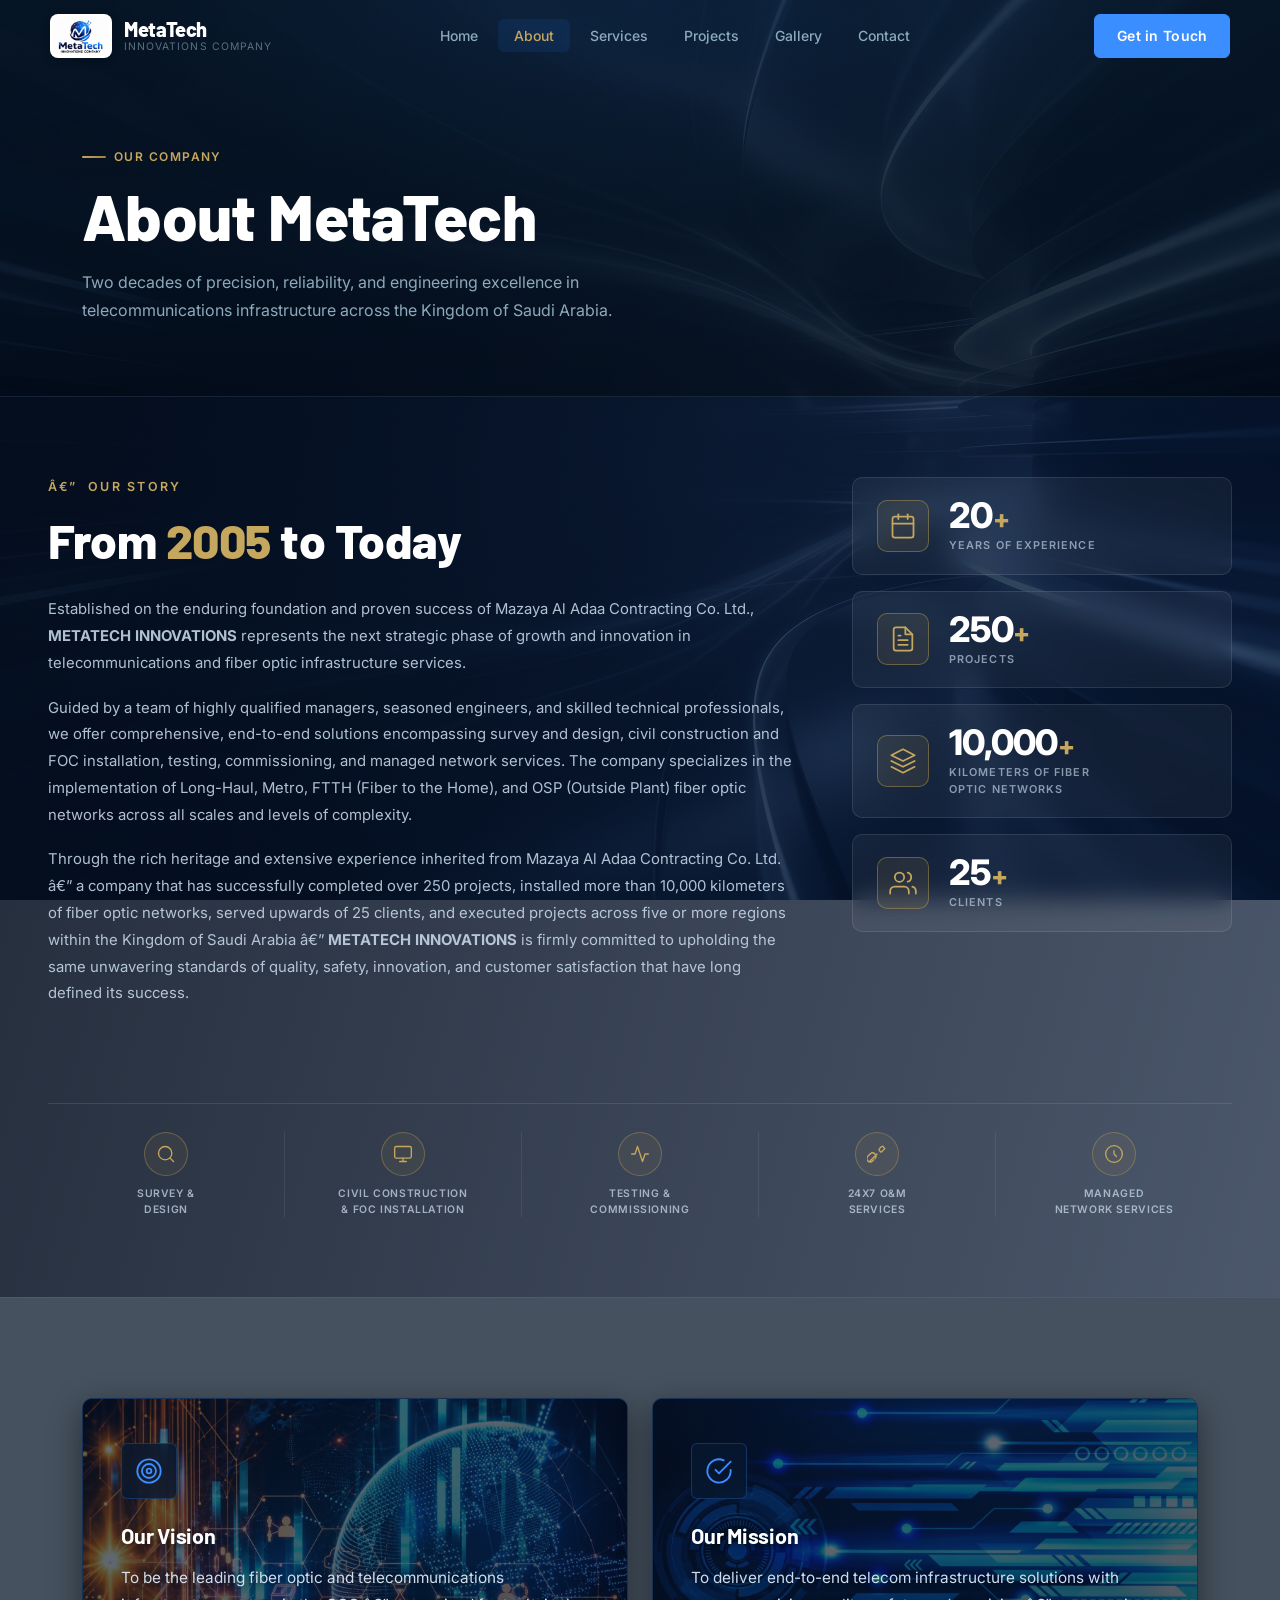
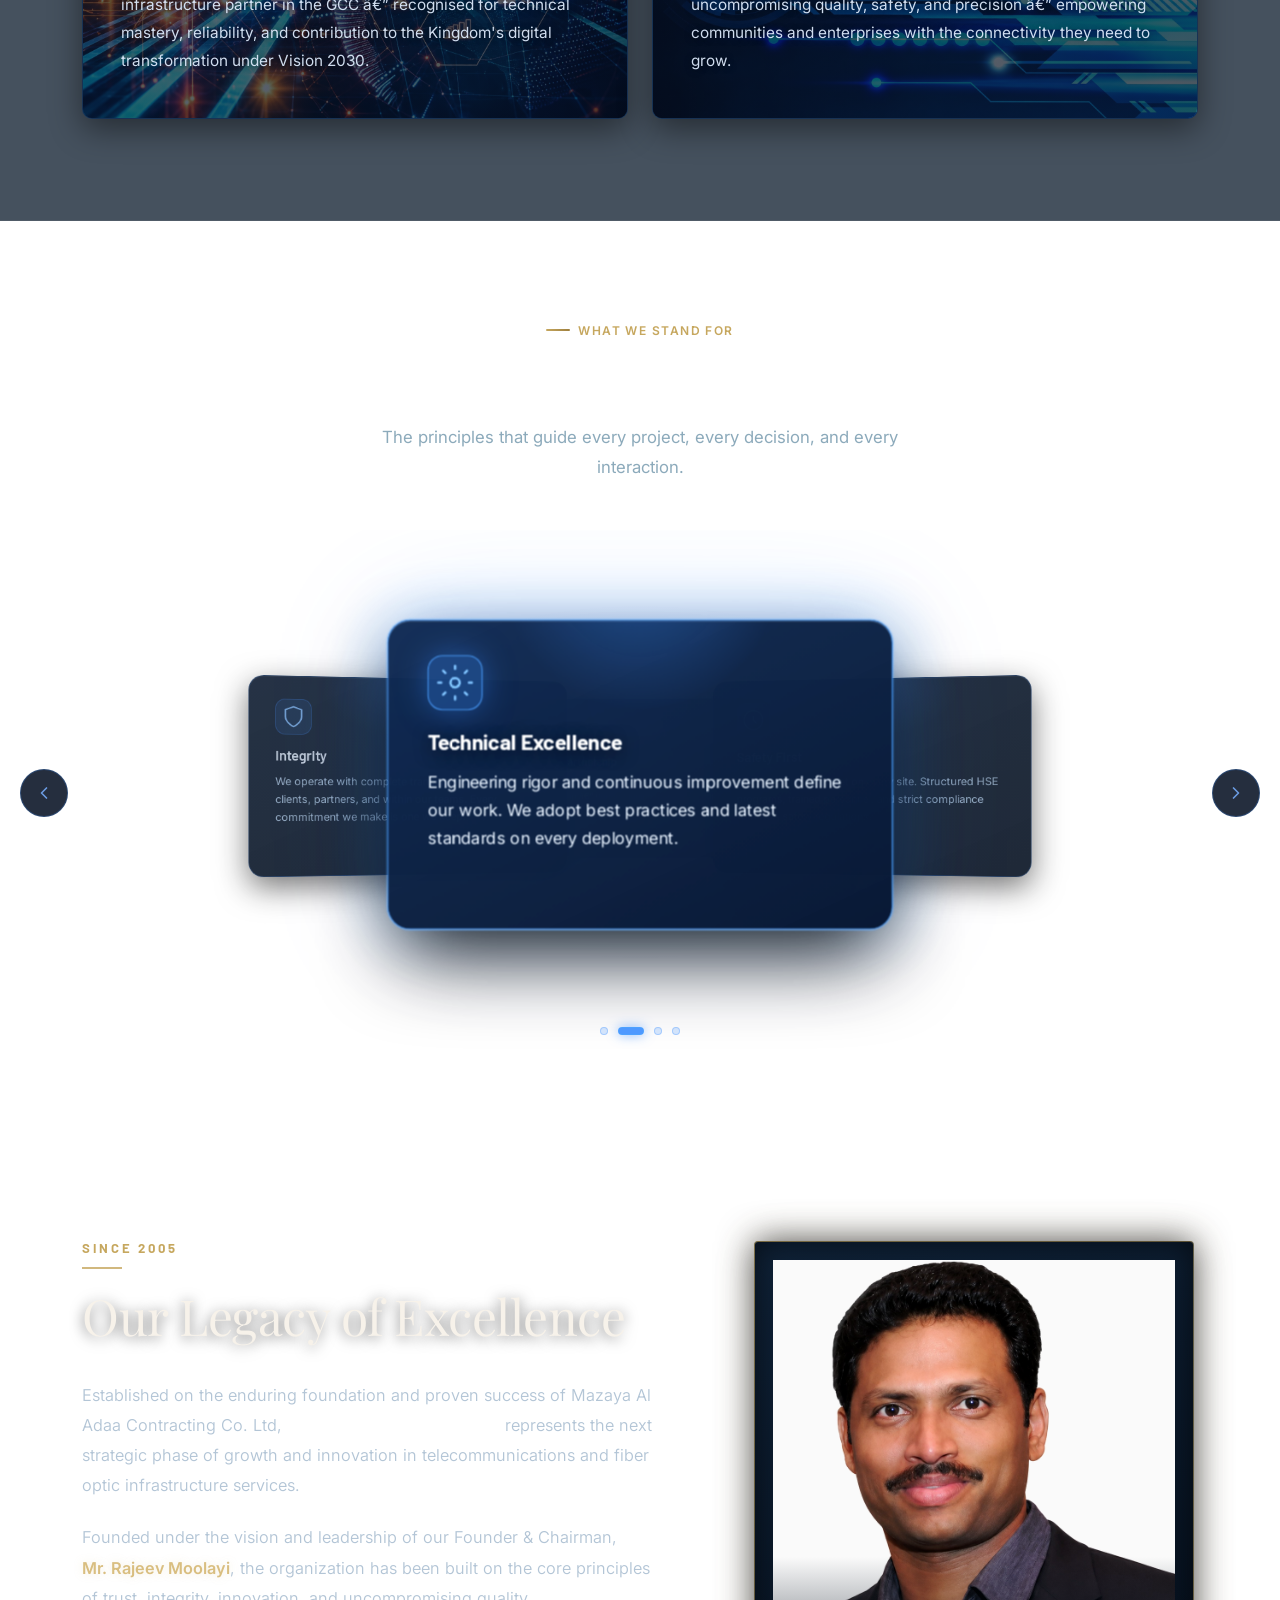
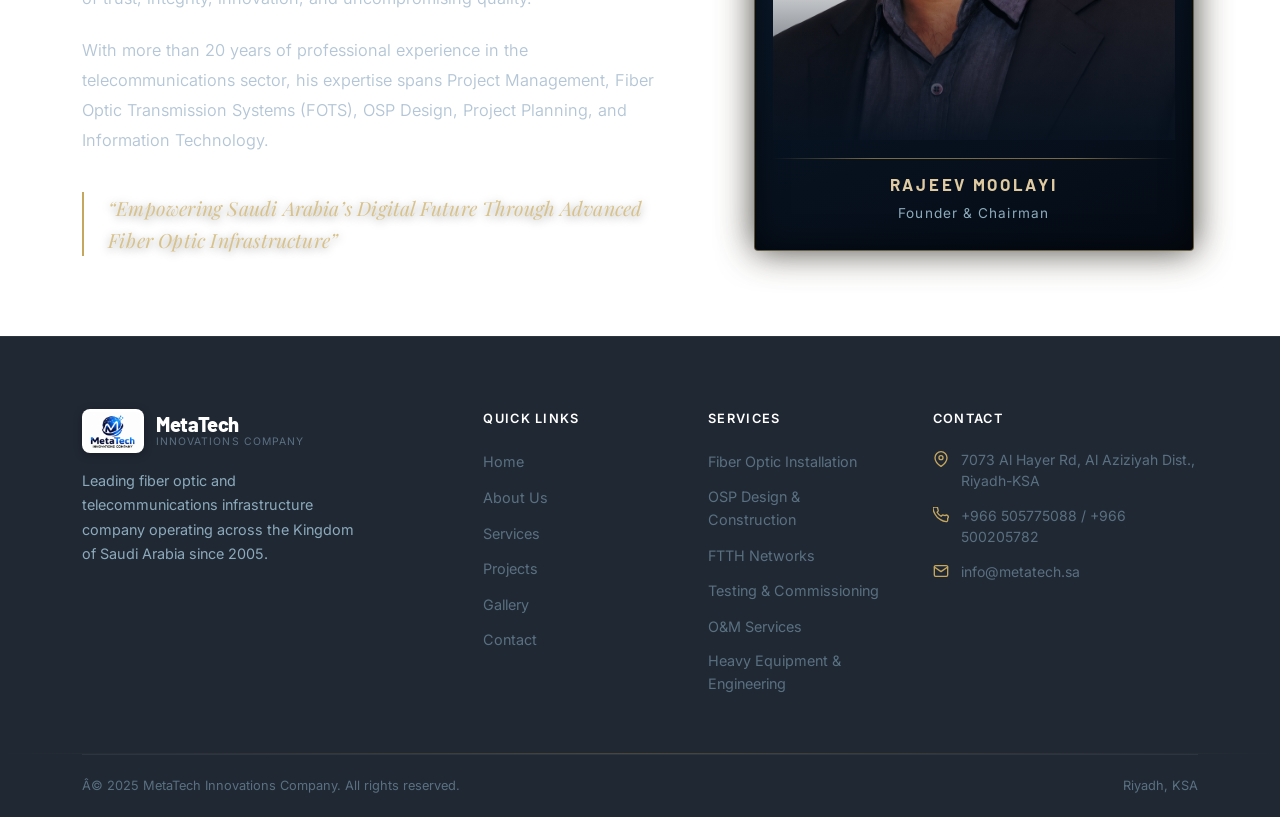
==== commit bda7cb6b: "4" ====
--- a/about.html
+++ b/about.html
@@ -1,9 +1,9 @@
-<!DOCTYPE html>
+﻿<!DOCTYPE html>
 <html lang="en">
 <head>
   <meta charset="UTF-8" />
   <meta name="viewport" content="width=device-width, initial-scale=1.0" />
-  <title>About Us — MetaTech Telecom Infrastructure</title>
+  <title>About Us â€” MetaTech Innovations Company</title>
   <meta name="description" content="MetaTech has been delivering fiber optic and telecommunications infrastructure solutions in Saudi Arabia since 2005. Learn about our story, mission, and values." />
   <link rel="icon" type="image/jpeg" href="logo.jpeg" />
   <link rel="preconnect" href="https://fonts.googleapis.com">
@@ -19,7 +19,7 @@
     <div class="nav-inner">
       <a href="index.html" class="nav-logo">
         <img src="logo.jpeg" alt="MetaTech Logo" class="nav-logo-img" />
-        <div class="nav-logo-text"><span class="brand">MetaTech</span><span class="tagline">Telecom Infrastructure</span></div>
+        <div class="nav-logo-text"><span class="brand">MetaTech</span><span class="tagline">Innovations Company</span></div>
       </a>
       <ul class="nav-links">
         <li><a href="index.html" class="nav-link">Home</a></li>
@@ -49,45 +49,12 @@
 
       <!-- Left: Text -->
       <div class="story-text fade-in">
-        <span class="story-label">— &nbsp;OUR STORY</span>
+        <span class="story-label">â€” &nbsp;OUR STORY</span>
         <h2 class="story-title">From <span class="story-year">2005</span> to Today</h2>
         <p>Established on the enduring foundation and proven success of Mazaya Al Adaa Contracting Co. Ltd., <strong>METATECH INNOVATIONS</strong> represents the next strategic phase of growth and innovation in telecommunications and fiber optic infrastructure services.</p>
         <p>Guided by a team of highly qualified managers, seasoned engineers, and skilled technical professionals, we offer comprehensive, end-to-end solutions encompassing survey and design, civil construction and FOC installation, testing, commissioning, and managed network services. The company specializes in the implementation of Long-Haul, Metro, FTTH (Fiber to the Home), and OSP (Outside Plant) fiber optic networks across all scales and levels of complexity.</p>
-        <p>Through the rich heritage and extensive experience inherited from Mazaya Al Adaa Contracting Co. Ltd. — a company that has successfully completed over 250 projects, installed more than 10,000 kilometers of fiber optic networks, served upwards of 25 clients, and executed projects across five or more regions within the Kingdom of Saudi Arabia — <strong>METATECH INNOVATIONS</strong> is firmly committed to upholding the same unwavering standards of quality, safety, innovation, and customer satisfaction that have long defined its success.</p>
-
-        <!-- Bottom service strip -->
-        <div class="story-services">
-          <div class="ss-item">
-            <div class="ss-icon">
-              <svg width="20" height="20" viewBox="0 0 24 24" fill="none" stroke="currentColor" stroke-width="1.6" stroke-linecap="round" stroke-linejoin="round"><circle cx="11" cy="11" r="8"/><line x1="21" y1="21" x2="16.65" y2="16.65"/></svg>
-            </div>
-            <span>SURVEY &amp;<br>DESIGN</span>
-          </div>
-          <div class="ss-item">
-            <div class="ss-icon">
-              <svg width="20" height="20" viewBox="0 0 24 24" fill="none" stroke="currentColor" stroke-width="1.6" stroke-linecap="round" stroke-linejoin="round"><rect x="2" y="3" width="20" height="14" rx="2"/><path d="M8 21h8M12 17v4"/></svg>
-            </div>
-            <span>CIVIL CONSTRUCTION<br>&amp; FOC INSTALLATION</span>
-          </div>
-          <div class="ss-item">
-            <div class="ss-icon">
-              <svg width="20" height="20" viewBox="0 0 24 24" fill="none" stroke="currentColor" stroke-width="1.6" stroke-linecap="round" stroke-linejoin="round"><polyline points="22 12 18 12 15 21 9 3 6 12 2 12"/></svg>
-            </div>
-            <span>TESTING &amp;<br>COMMISSIONING</span>
-          </div>
-          <div class="ss-item">
-            <div class="ss-icon">
-              <svg width="20" height="20" viewBox="0 0 24 24" fill="none" stroke="currentColor" stroke-width="1.6" stroke-linecap="round" stroke-linejoin="round"><path d="M14.7 6.3a1 1 0 000 1.4l1.6 1.6a1 1 0 001.4 0l3.77-3.77A6 6 0 0119 2.5 6 6 0 0014.7 6.3z"/><path d="M9.68 17.44a4 4 0 00-5.65-5.65l-3 3a4 4 0 005.66 5.66l1.5-1.5M3 21l9-9"/></svg>
-            </div>
-            <span>24X7 O&amp;M<br>SERVICES</span>
-          </div>
-          <div class="ss-item">
-            <div class="ss-icon">
-              <svg width="20" height="20" viewBox="0 0 24 24" fill="none" stroke="currentColor" stroke-width="1.6" stroke-linecap="round" stroke-linejoin="round"><circle cx="12" cy="12" r="10"/><path d="M12 8v4l3 3"/></svg>
-            </div>
-            <span>MANAGED<br>NETWORK SERVICES</span>
-          </div>
-        </div>
+        <p>Through the rich heritage and extensive experience inherited from Mazaya Al Adaa Contracting Co. Ltd. â€” a company that has successfully completed over 250 projects, installed more than 10,000 kilometers of fiber optic networks, served upwards of 25 clients, and executed projects across five or more regions within the Kingdom of Saudi Arabia â€” <strong>METATECH INNOVATIONS</strong> is firmly committed to upholding the same unwavering standards of quality, safety, innovation, and customer satisfaction that have long defined its success.</p>
+
       </div>
 
       <!-- Right: Stat cards -->
@@ -127,6 +94,40 @@
             <div class="ssc-num">25<span>+</span></div>
             <div class="ssc-label">CLIENTS</div>
           </div>
+        </div>
+      </div>
+
+      <!-- Bottom service strip -->
+      <div class="story-services fade-in">
+        <div class="ss-item">
+          <div class="ss-icon">
+            <svg width="20" height="20" viewBox="0 0 24 24" fill="none" stroke="currentColor" stroke-width="1.6" stroke-linecap="round" stroke-linejoin="round"><circle cx="11" cy="11" r="8"/><line x1="21" y1="21" x2="16.65" y2="16.65"/></svg>
+          </div>
+          <span>SURVEY &amp;<br>DESIGN</span>
+        </div>
+        <div class="ss-item">
+          <div class="ss-icon">
+            <svg width="20" height="20" viewBox="0 0 24 24" fill="none" stroke="currentColor" stroke-width="1.6" stroke-linecap="round" stroke-linejoin="round"><rect x="2" y="3" width="20" height="14" rx="2"/><path d="M8 21h8M12 17v4"/></svg>
+          </div>
+          <span>CIVIL CONSTRUCTION<br>&amp; FOC INSTALLATION</span>
+        </div>
+        <div class="ss-item">
+          <div class="ss-icon">
+            <svg width="20" height="20" viewBox="0 0 24 24" fill="none" stroke="currentColor" stroke-width="1.6" stroke-linecap="round" stroke-linejoin="round"><polyline points="22 12 18 12 15 21 9 3 6 12 2 12"/></svg>
+          </div>
+          <span>TESTING &amp;<br>COMMISSIONING</span>
+        </div>
+        <div class="ss-item">
+          <div class="ss-icon">
+            <svg width="20" height="20" viewBox="0 0 24 24" fill="none" stroke="currentColor" stroke-width="1.6" stroke-linecap="round" stroke-linejoin="round"><path d="M14.7 6.3a1 1 0 000 1.4l1.6 1.6a1 1 0 001.4 0l3.77-3.77A6 6 0 0119 2.5 6 6 0 0014.7 6.3z"/><path d="M9.68 17.44a4 4 0 00-5.65-5.65l-3 3a4 4 0 005.66 5.66l1.5-1.5M3 21l9-9"/></svg>
+          </div>
+          <span>24X7 O&amp;M<br>SERVICES</span>
+        </div>
+        <div class="ss-item">
+          <div class="ss-icon">
+            <svg width="20" height="20" viewBox="0 0 24 24" fill="none" stroke="currentColor" stroke-width="1.6" stroke-linecap="round" stroke-linejoin="round"><circle cx="12" cy="12" r="10"/><path d="M12 8v4l3 3"/></svg>
+          </div>
+          <span>MANAGED<br>NETWORK SERVICES</span>
         </div>
       </div>
 
@@ -142,14 +143,14 @@
             <svg width="28" height="28" viewBox="0 0 24 24" fill="none" stroke="var(--accent)" stroke-width="1.6" stroke-linecap="round" stroke-linejoin="round"><circle cx="12" cy="12" r="10"/><circle cx="12" cy="12" r="6"/><circle cx="12" cy="12" r="2"/></svg>
           </div>
           <h3>Our Vision</h3>
-          <p>To be the leading fiber optic and telecommunications infrastructure partner in the GCC — recognised for technical mastery, reliability, and contribution to the Kingdom's digital transformation under Vision 2030.</p>
+          <p>To be the leading fiber optic and telecommunications infrastructure partner in the GCC â€” recognised for technical mastery, reliability, and contribution to the Kingdom's digital transformation under Vision 2030.</p>
         </div>
         <div class="vm-card vm-card-mission fade-in">
           <div class="vm-icon">
             <svg width="28" height="28" viewBox="0 0 24 24" fill="none" stroke="var(--accent)" stroke-width="1.6" stroke-linecap="round" stroke-linejoin="round"><path d="M22 11.08V12a10 10 0 11-5.93-9.14"/><polyline points="22 4 12 14.01 9 11.01"/></svg>
           </div>
           <h3>Our Mission</h3>
-          <p>To deliver end-to-end telecom infrastructure solutions with uncompromising quality, safety, and precision — empowering communities and enterprises with the connectivity they need to grow.</p>
+          <p>To deliver end-to-end telecom infrastructure solutions with uncompromising quality, safety, and precision â€” empowering communities and enterprises with the connectivity they need to grow.</p>
         </div>
       </div>
     </div>
@@ -176,7 +177,7 @@
               <svg width="32" height="32" viewBox="0 0 24 24" fill="none" stroke="currentColor" stroke-width="1.5" stroke-linecap="round" stroke-linejoin="round"><path d="M12 22s8-4 8-10V5l-8-3-8 3v7c0 6 8 10 8 10z"/></svg>
             </div>
             <h4>Integrity</h4>
-            <p>We operate with complete transparency — with clients, partners, and within our teams. Every commitment we make is one we keep.</p>
+            <p>We operate with complete transparency â€” with clients, partners, and within our teams. Every commitment we make is one we keep.</p>
           </div>
         </div>
 
@@ -209,7 +210,7 @@
               <svg width="32" height="32" viewBox="0 0 24 24" fill="none" stroke="currentColor" stroke-width="1.5" stroke-linecap="round" stroke-linejoin="round"><path d="M17 21v-2a4 4 0 00-4-4H5a4 4 0 00-4 4v2"/><circle cx="9" cy="7" r="4"/><path d="M23 21v-2a4 4 0 00-3-3.87"/><path d="M16 3.13a4 4 0 010 7.75"/></svg>
             </div>
             <h4>Client Partnership</h4>
-            <p>We treat every client engagement as a long-term partnership — understanding goals, communicating proactively, and delivering beyond expectations.</p>
+            <p>We treat every client engagement as a long-term partnership â€” understanding goals, communicating proactively, and delivering beyond expectations.</p>
           </div>
         </div>
 
@@ -279,7 +280,7 @@
         <div class="footer-brand">
           <a href="index.html" class="nav-logo">
             <img src="logo.jpeg" alt="MetaTech Logo" class="nav-logo-img" />
-            <div class="nav-logo-text"><span class="brand">MetaTech</span><span class="tagline">Telecom Infrastructure</span></div>
+            <div class="nav-logo-text"><span class="brand">MetaTech</span><span class="tagline">Innovations Company</span></div>
           </a>
           <p>Leading fiber optic and telecommunications infrastructure company operating across the Kingdom of Saudi Arabia since 2005.</p>
         </div>
@@ -309,11 +310,11 @@
           <div class="footer-col-title">Contact</div>
           <div class="footer-contact-item">
             <svg width="16" height="16" viewBox="0 0 24 24" fill="none" stroke="currentColor" stroke-width="2" stroke-linecap="round" stroke-linejoin="round"><path d="M21 10c0 7-9 13-9 13s-9-6-9-13a9 9 0 0118 0z"/><circle cx="12" cy="10" r="3"/></svg>
-            <span>Riyadh, Kingdom of Saudi Arabia</span>
+            <span>7073 Al Hayer Rd, Al Aziziyah Dist., Riyadh-KSA</span>
           </div>
           <div class="footer-contact-item">
             <svg width="16" height="16" viewBox="0 0 24 24" fill="none" stroke="currentColor" stroke-width="2" stroke-linecap="round" stroke-linejoin="round"><path d="M22 16.92v3a2 2 0 01-2.18 2 19.79 19.79 0 01-8.63-3.07A19.5 19.5 0 013.07 10.8a19.79 19.79 0 01-3.07-8.67A2 2 0 012 0h3a2 2 0 012 1.72c.127.96.361 1.903.7 2.81a2 2 0 01-.45 2.11L6.09 7.91a16 16 0 006 6l1.27-1.27a2 2 0 012.11-.45c.907.339 1.85.573 2.81.7A2 2 0 0122 16.92z"/></svg>
-            <span>+966 11 000 0000</span>
+            <span>+966 505775088 / +966 500205782</span>
           </div>
           <div class="footer-contact-item">
             <svg width="16" height="16" viewBox="0 0 24 24" fill="none" stroke="currentColor" stroke-width="2" stroke-linecap="round" stroke-linejoin="round"><path d="M4 4h16c1.1 0 2 .9 2 2v12c0 1.1-.9 2-2 2H4c-1.1 0-2-.9-2-2V6c0-1.1.9-2 2-2z"/><polyline points="22,6 12,13 2,6"/></svg>
@@ -325,15 +326,15 @@
     <div class="divider"></div>
     <div class="container">
       <div class="footer-bottom">
-        <p>© 2025 MetaTech Telecom Infrastructure. All rights reserved.</p>
-        <p>Riyadh, Kingdom of Saudi Arabia</p>
+        <p>Â© 2025 MetaTech Innovations Company. All rights reserved.</p>
+        <p>Riyadh, KSA</p>
       </div>
     </div>
   </footer>
 
   <script src="js/main.js"></script>
   <script>
-  /* ── 3D Values Carousel Engine (Horizontal Rectangle & Faster Rotation) ── */
+  /* â”€â”€ 3D Values Carousel Engine (Horizontal Rectangle & Faster Rotation) â”€â”€ */
   (function () {
     const stage    = document.getElementById('valuesStage');
     const dotsWrap = document.getElementById('vcDots');
@@ -517,3 +518,4 @@
   </script>
 </body>
 </html>
+
--- a/css/about.css
+++ b/css/about.css
@@ -5,8 +5,6 @@
 ═══════════════════════════════════════════════ */
 .story-section {
   position: relative;
-  background:
-    url('../background image.png') center center / cover no-repeat;
   overflow: hidden;
 }
 
@@ -78,6 +76,7 @@
 
 /* ── Bottom service strip ── */
 .story-services {
+  grid-column: 1 / -1;
   display: flex;
   gap: 0;
   margin-top: 36px;
@@ -494,6 +493,7 @@
 }
 
 .vc-num {
+  display: none;
   font-family: var(--font-heading, 'Inter', sans-serif);
   font-size: 4rem;
   font-weight: 900;
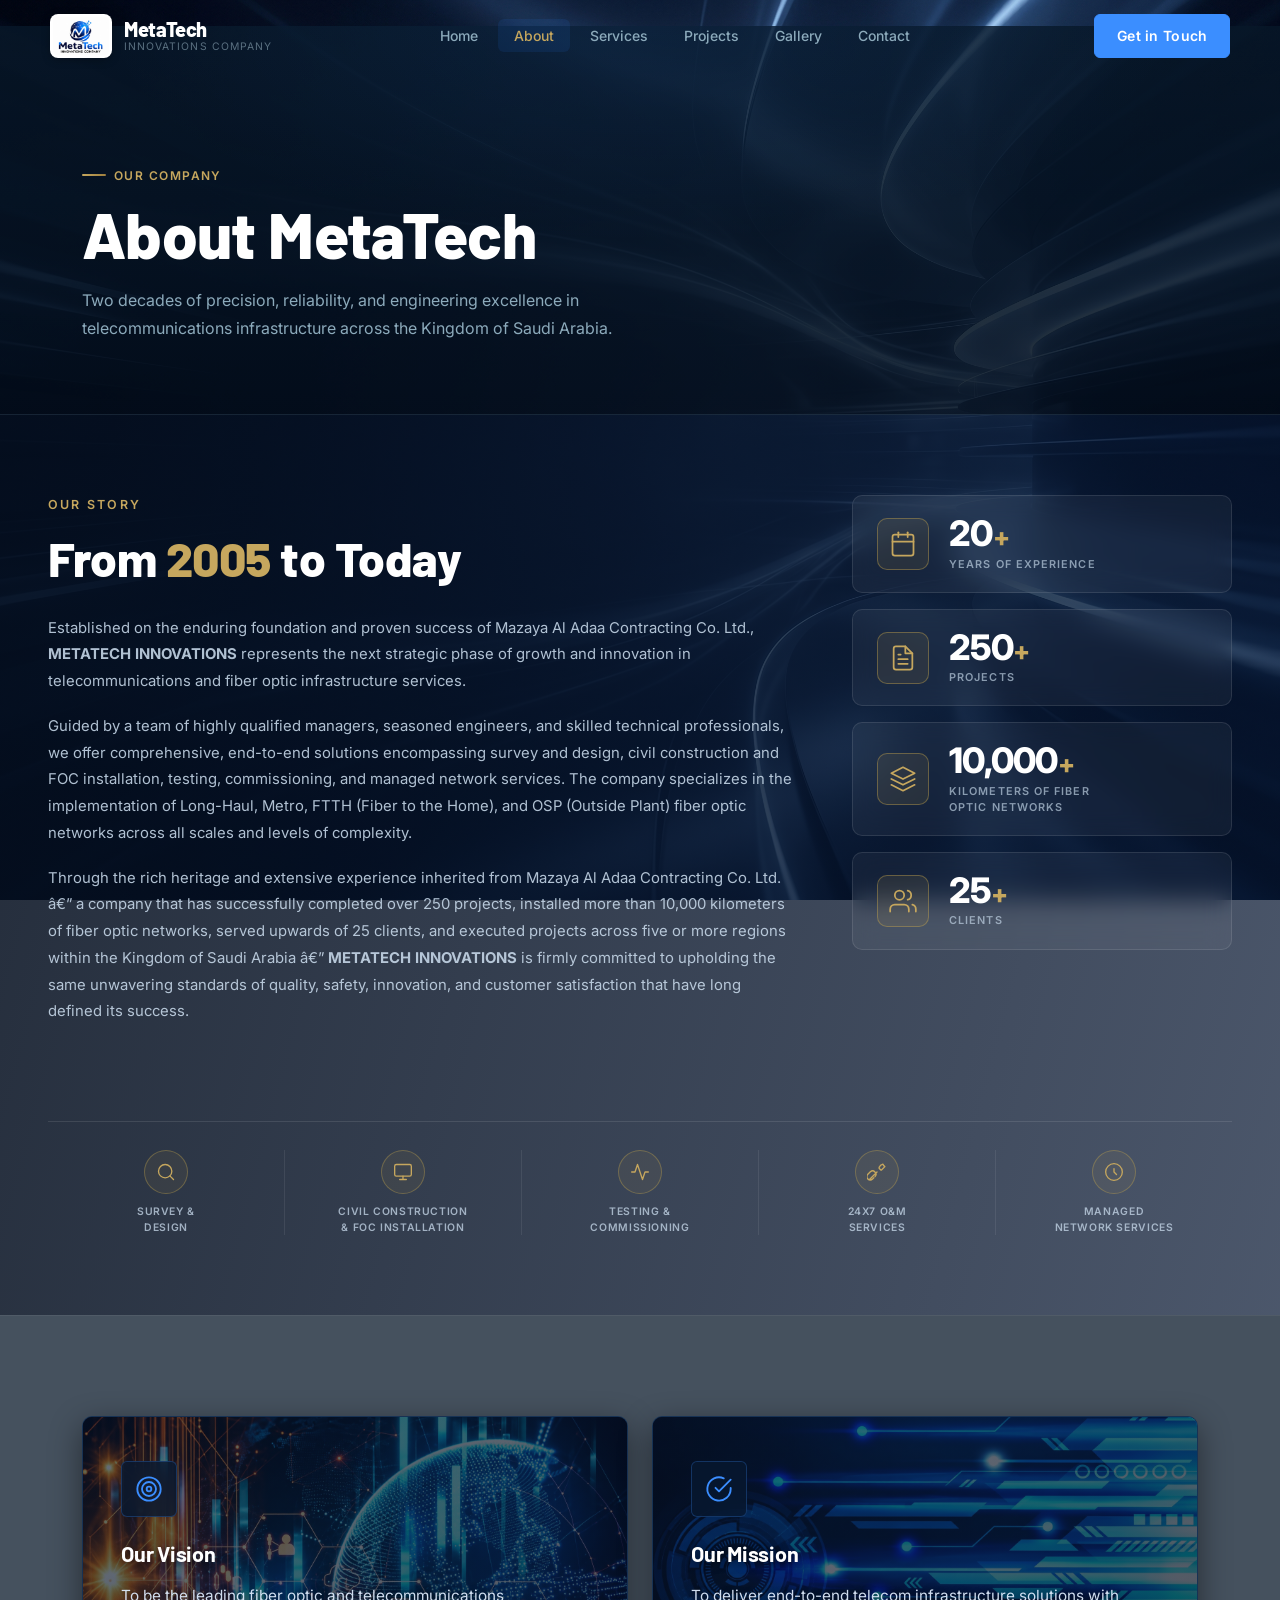
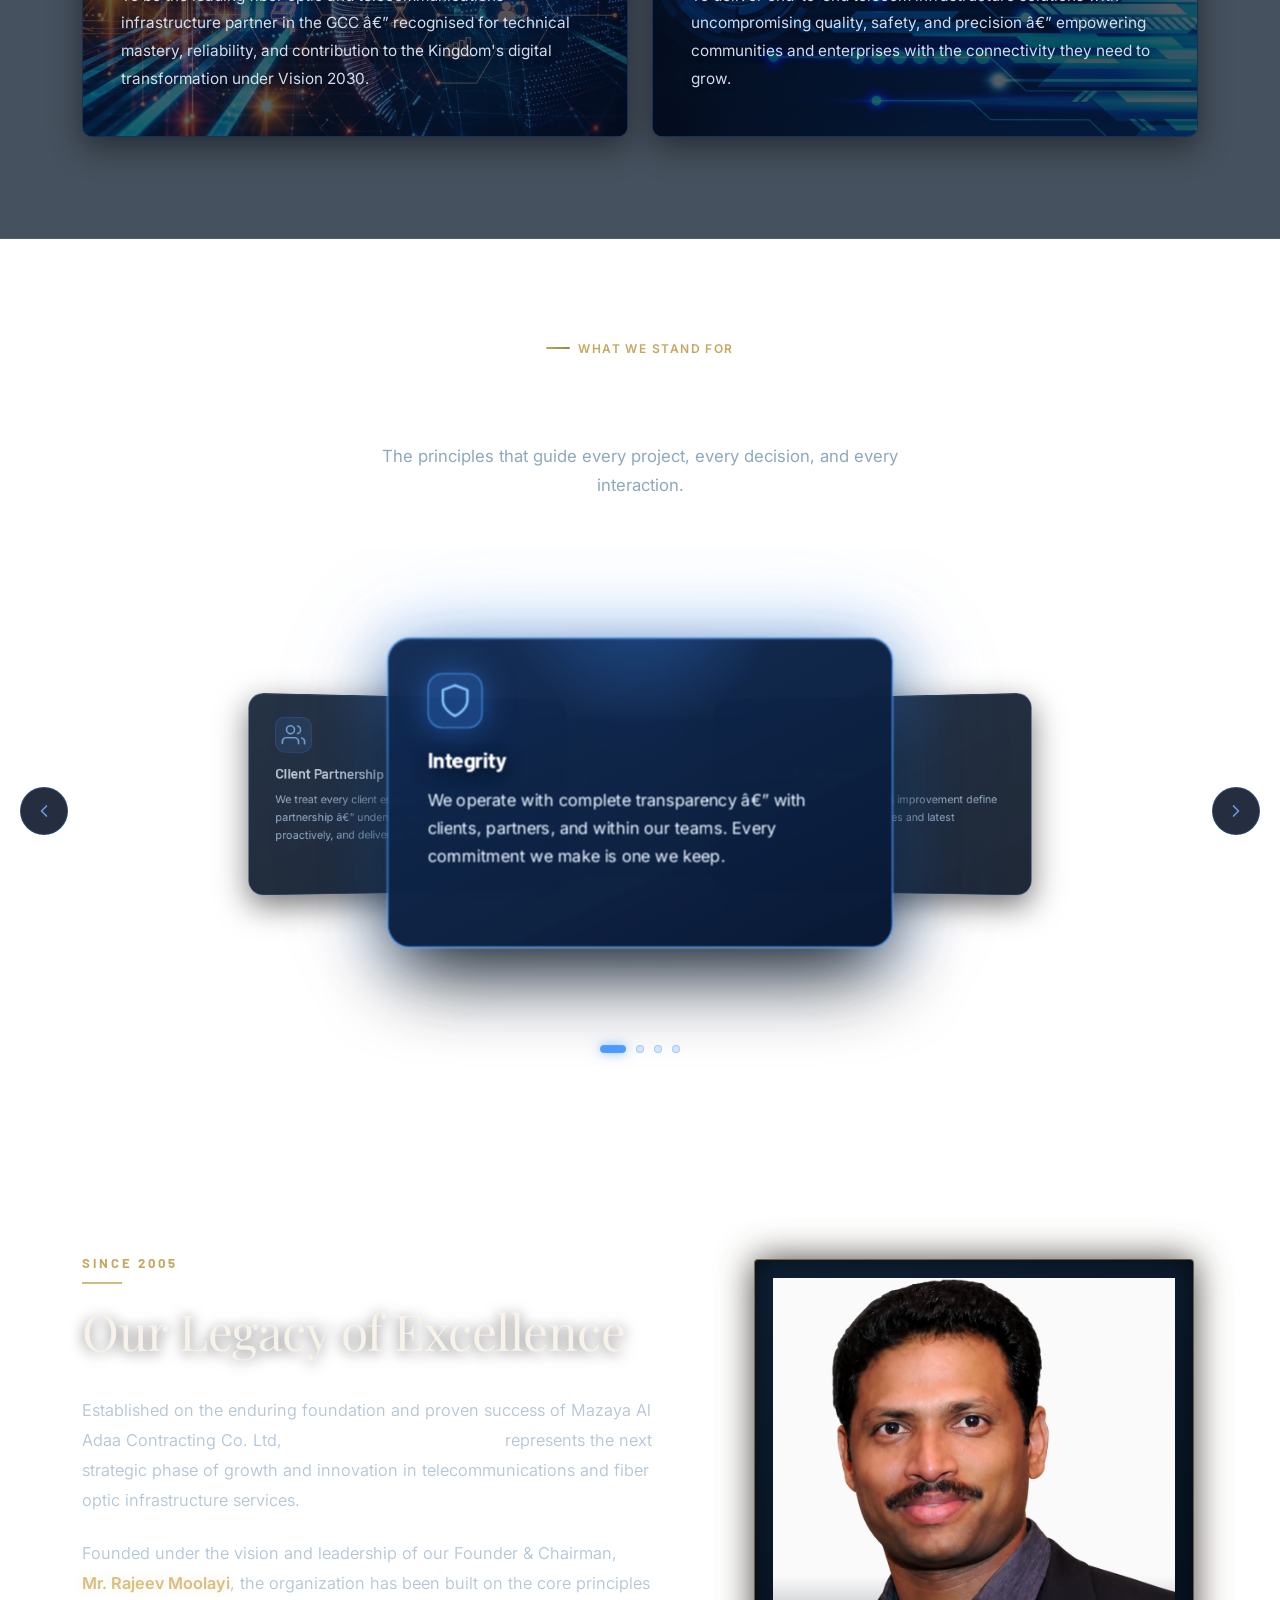
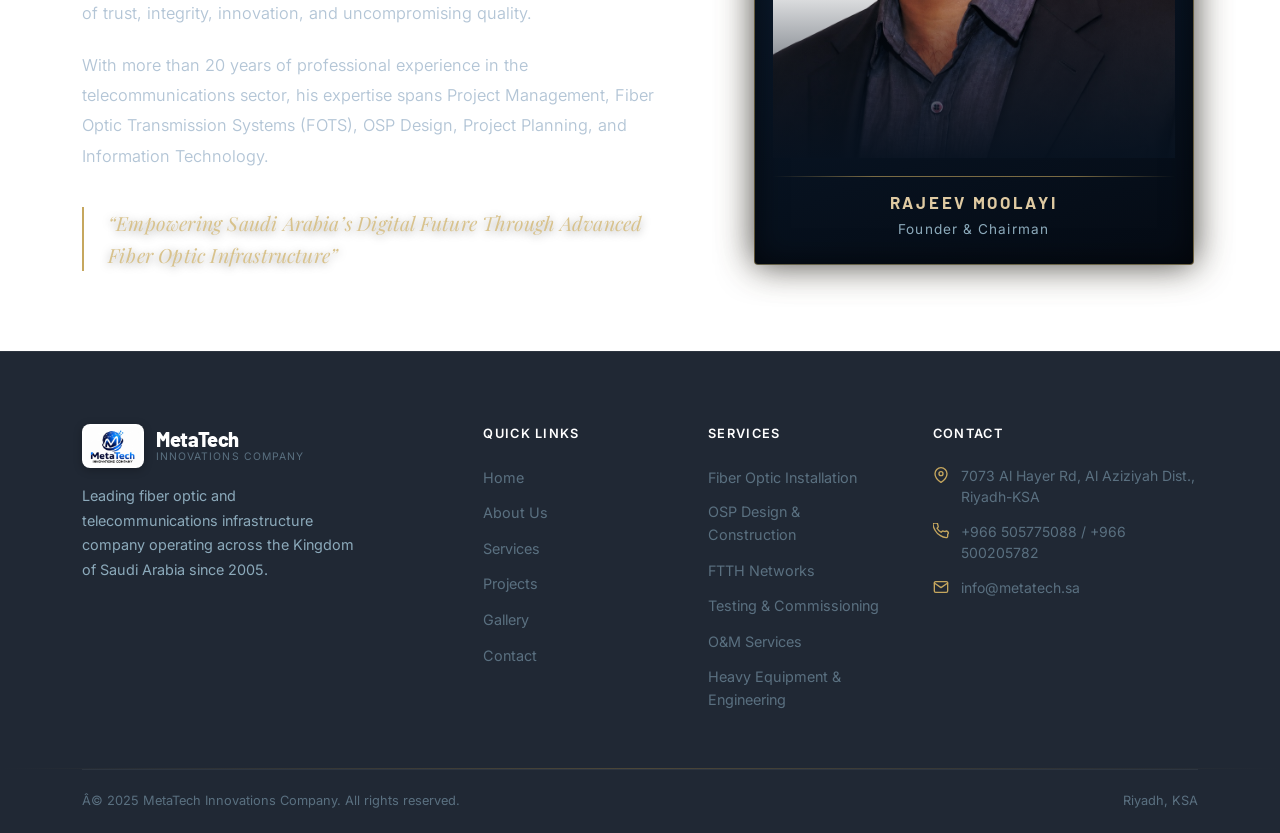
==== commit def82efa: "5" ====
--- a/about.html
+++ b/about.html
@@ -1,4 +1,4 @@
-﻿<!DOCTYPE html>
+﻿﻿<!DOCTYPE html>
 <html lang="en">
 <head>
   <meta charset="UTF-8" />
@@ -49,7 +49,7 @@
 
       <!-- Left: Text -->
       <div class="story-text fade-in">
-        <span class="story-label">â€” &nbsp;OUR STORY</span>
+        <span class="story-label">OUR STORY</span>
         <h2 class="story-title">From <span class="story-year">2005</span> to Today</h2>
         <p>Established on the enduring foundation and proven success of Mazaya Al Adaa Contracting Co. Ltd., <strong>METATECH INNOVATIONS</strong> represents the next strategic phase of growth and innovation in telecommunications and fiber optic infrastructure services.</p>
         <p>Guided by a team of highly qualified managers, seasoned engineers, and skilled technical professionals, we offer comprehensive, end-to-end solutions encompassing survey and design, civil construction and FOC installation, testing, commissioning, and managed network services. The company specializes in the implementation of Long-Haul, Metro, FTTH (Fiber to the Home), and OSP (Outside Plant) fiber optic networks across all scales and levels of complexity.</p>
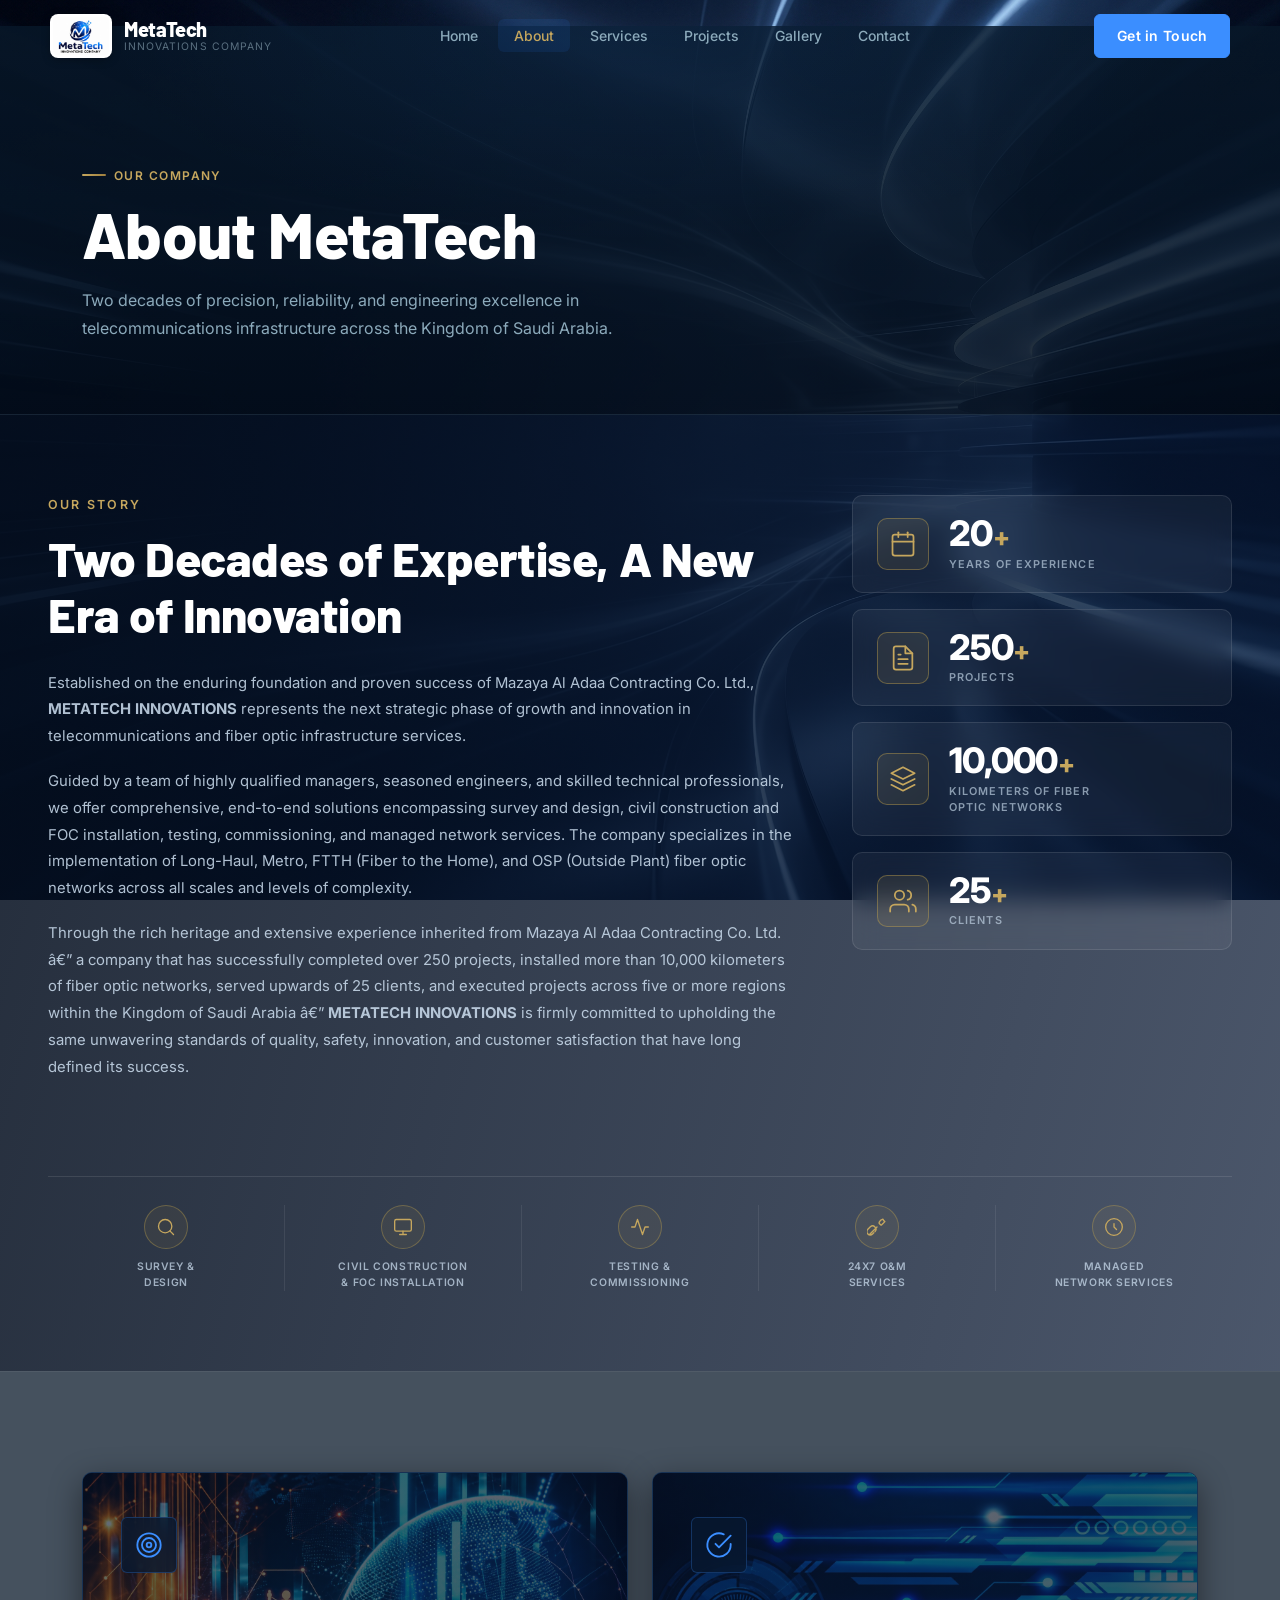
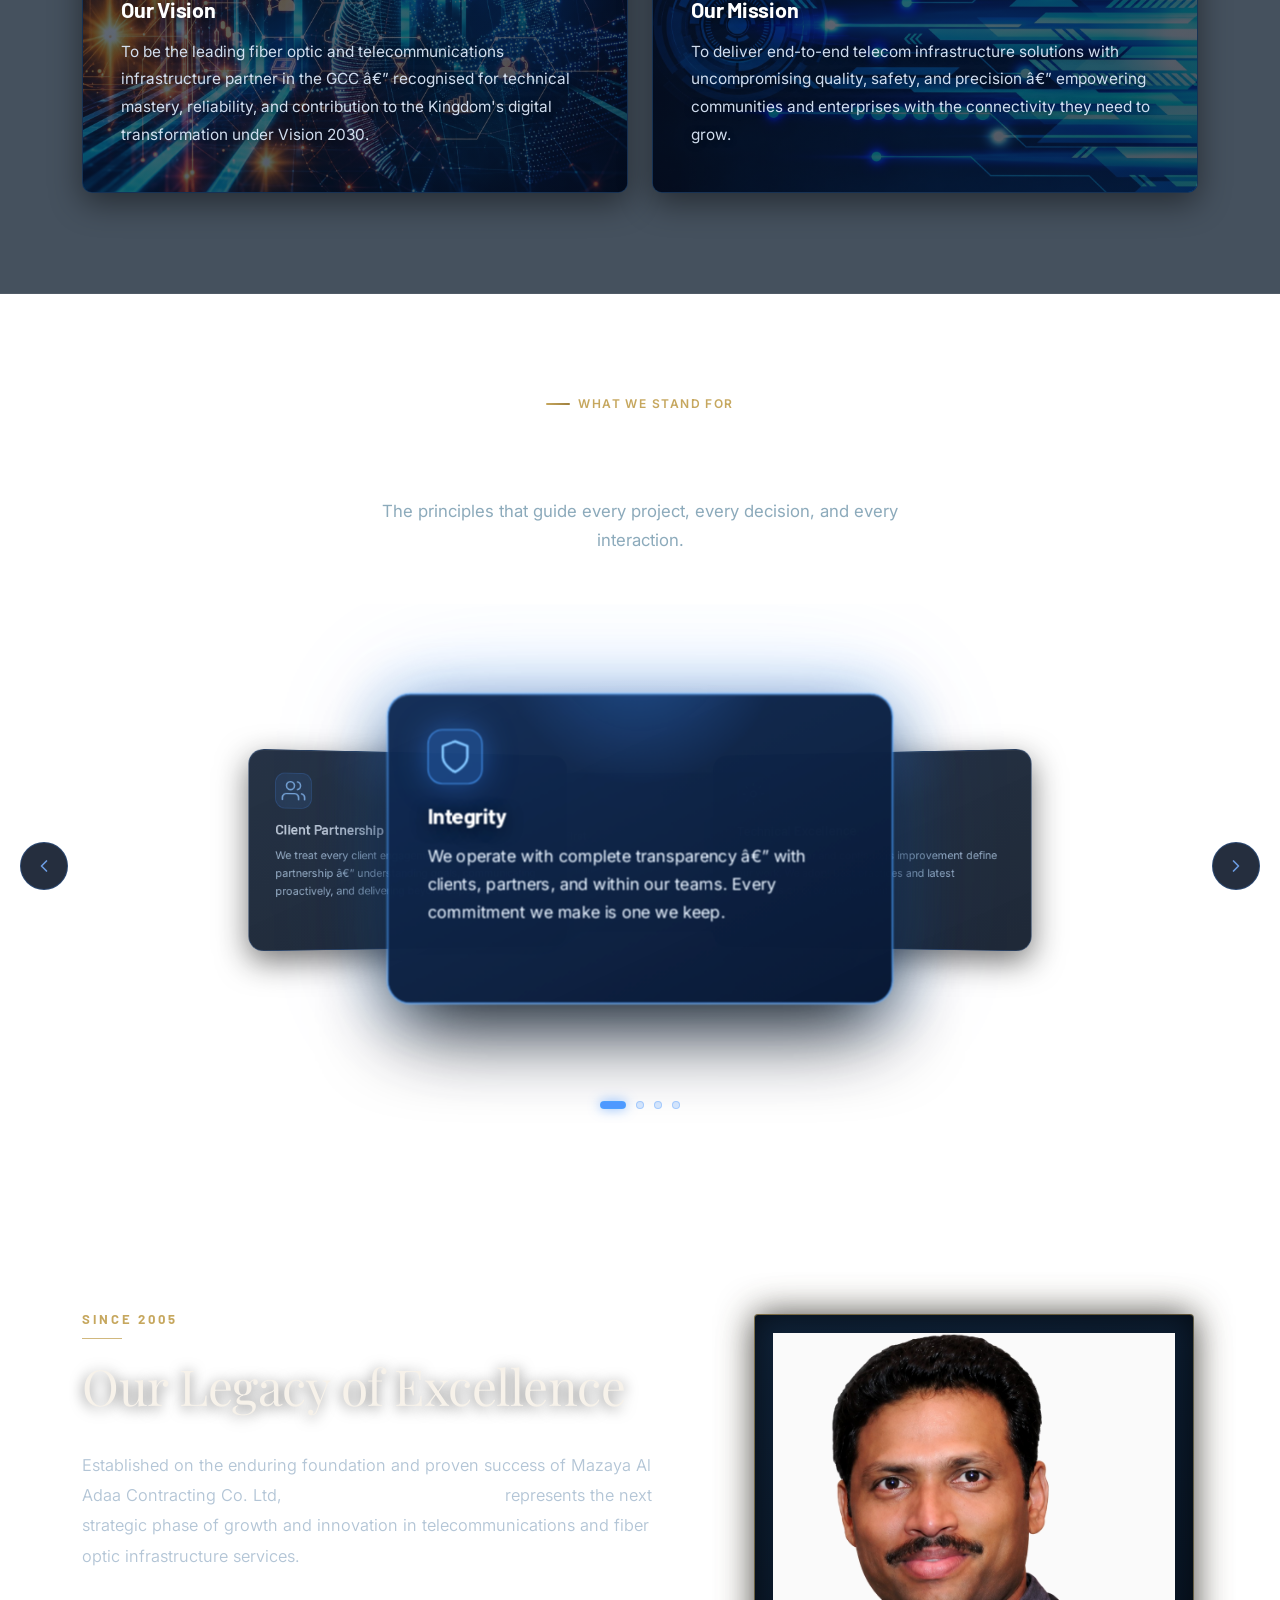
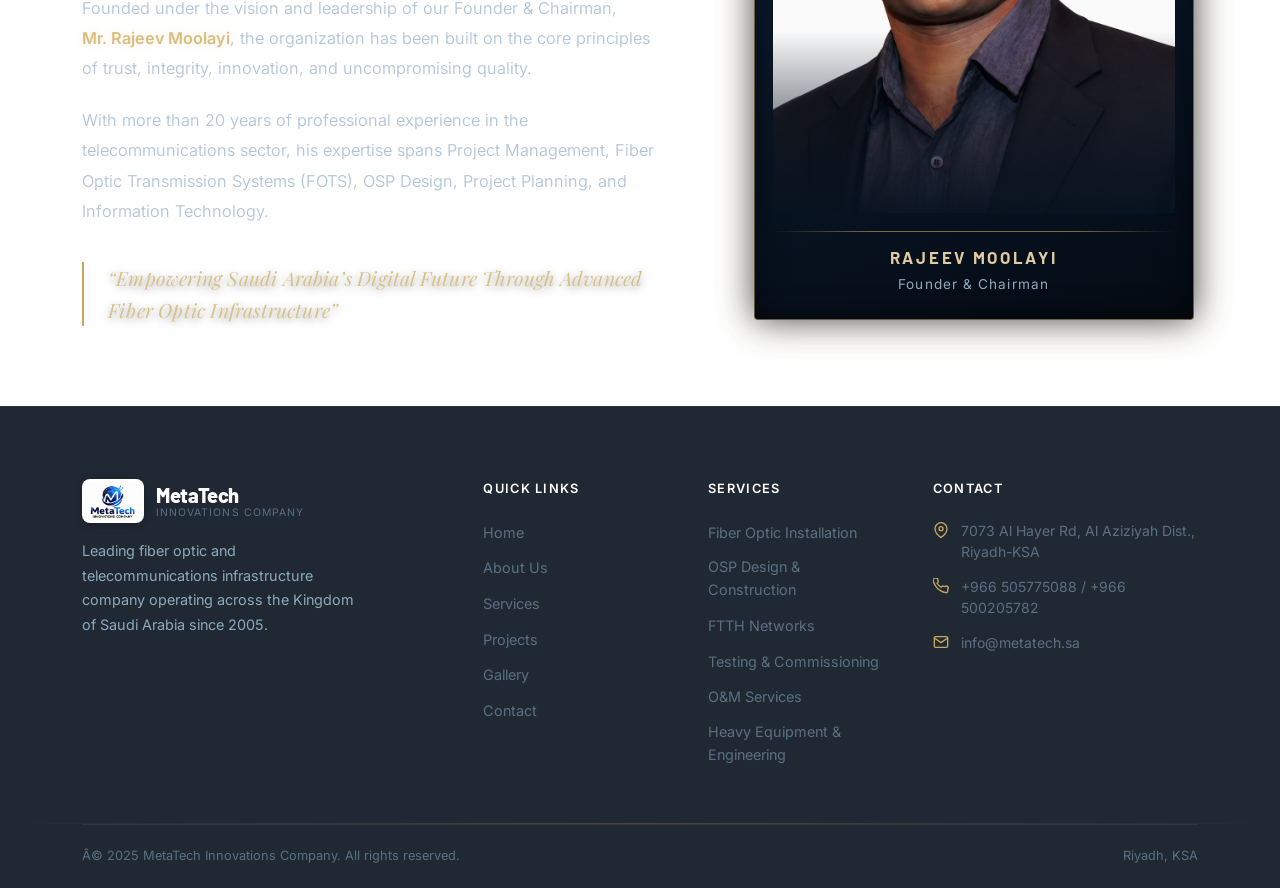
==== commit 853c9a90: "FTTH delete" ====
--- a/about.html
+++ b/about.html
@@ -50,7 +50,7 @@
       <!-- Left: Text -->
       <div class="story-text fade-in">
         <span class="story-label">OUR STORY</span>
-        <h2 class="story-title">From <span class="story-year">2005</span> to Today</h2>
+        <h2 class="story-title">Two Decades of Expertise, A New Era of Innovation</h2>
         <p>Established on the enduring foundation and proven success of Mazaya Al Adaa Contracting Co. Ltd., <strong>METATECH INNOVATIONS</strong> represents the next strategic phase of growth and innovation in telecommunications and fiber optic infrastructure services.</p>
         <p>Guided by a team of highly qualified managers, seasoned engineers, and skilled technical professionals, we offer comprehensive, end-to-end solutions encompassing survey and design, civil construction and FOC installation, testing, commissioning, and managed network services. The company specializes in the implementation of Long-Haul, Metro, FTTH (Fiber to the Home), and OSP (Outside Plant) fiber optic networks across all scales and levels of complexity.</p>
         <p>Through the rich heritage and extensive experience inherited from Mazaya Al Adaa Contracting Co. Ltd. â€” a company that has successfully completed over 250 projects, installed more than 10,000 kilometers of fiber optic networks, served upwards of 25 clients, and executed projects across five or more regions within the Kingdom of Saudi Arabia â€” <strong>METATECH INNOVATIONS</strong> is firmly committed to upholding the same unwavering standards of quality, safety, innovation, and customer satisfaction that have long defined its success.</p>
